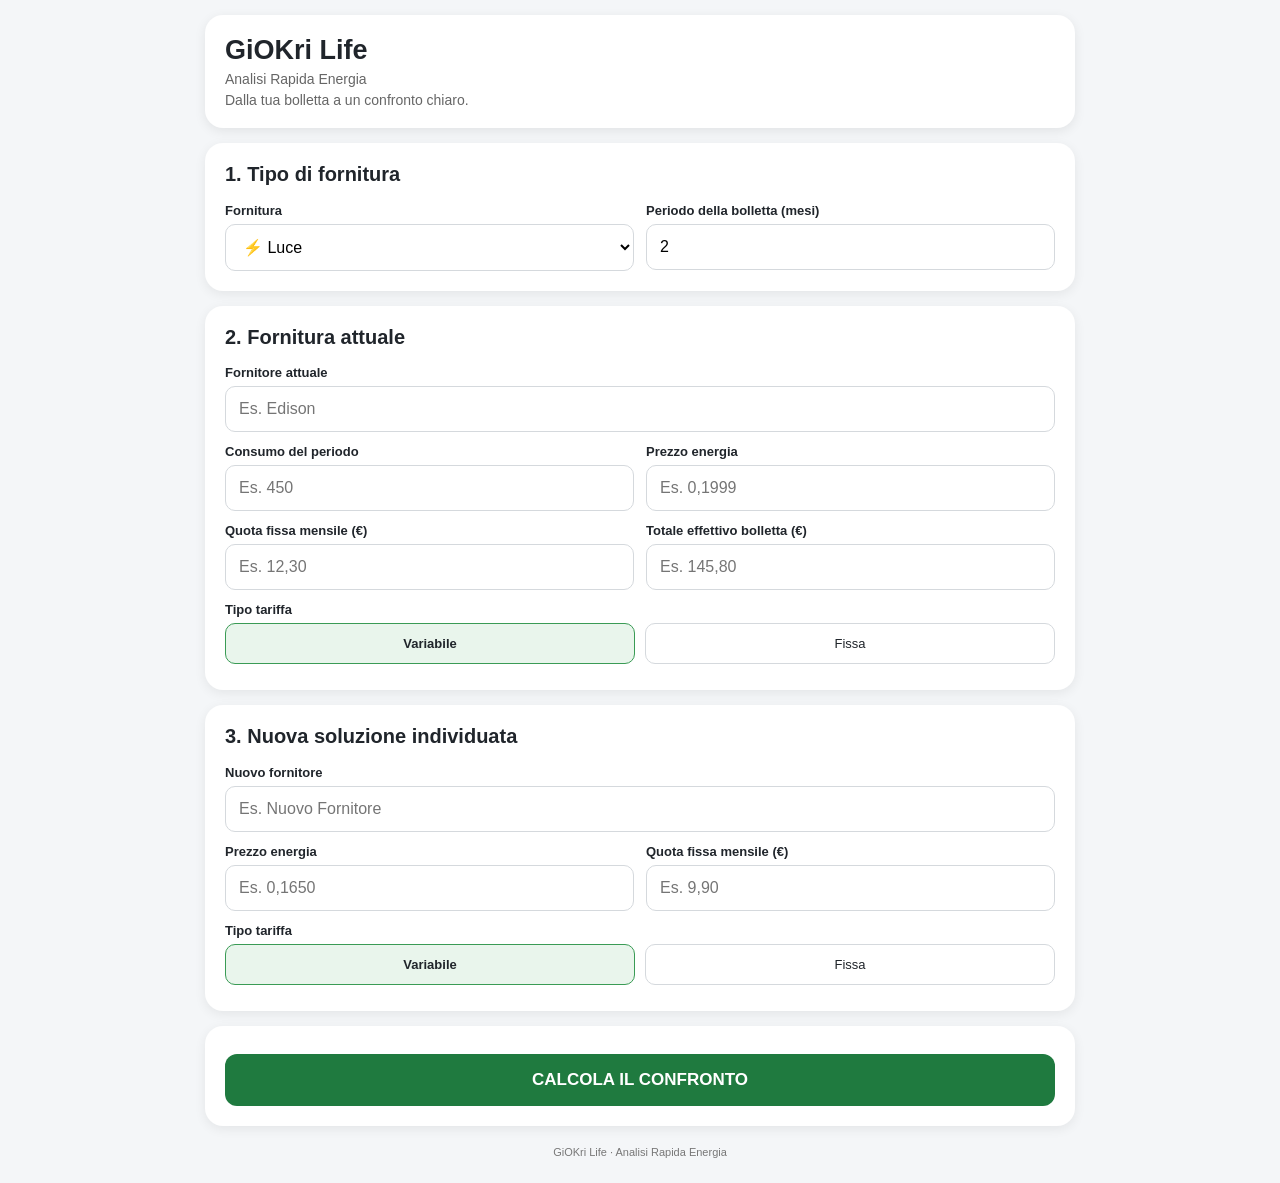
==== index.html @ 60e539ff "Add files via upload" ====
<!DOCTYPE html>
<html lang="it">
<head>

<meta charset="UTF-8">

<meta
  name="viewport"
  content="width=device-width, initial-scale=1.0"
>

<title>
  GiOKri Life | Confronto Energia
</title>

<style>

/* =====================================================
   BASE
===================================================== */

* {
  box-sizing: border-box;
}

body {

  margin: 0;

  font-family:
    Arial,
    Helvetica,
    sans-serif;

  background: #f4f6f8;

  color: #20252b;
}

.container {

  max-width: 900px;

  margin: auto;

  padding: 15px;
}


/* =====================================================
   HEADER
===================================================== */

.header {

  background: white;

  border-radius: 18px;

  padding: 20px;

  margin-bottom: 15px;

  box-shadow:
    0 3px 12px rgba(0,0,0,0.08);
}

.logo {

  font-size: 27px;

  font-weight: bold;
}

.subtitle {

  margin-top: 5px;

  color: #666;

  font-size: 14px;
}


/* =====================================================
   SEZIONI
===================================================== */

.section {

  background: white;

  border-radius: 18px;

  padding: 20px;

  margin-bottom: 15px;

  box-shadow:
    0 3px 12px rgba(0,0,0,0.07);
}

.section h2 {

  margin-top: 0;

  font-size: 20px;
}


/* =====================================================
   FORM
===================================================== */

.grid {

  display: grid;

  grid-template-columns:
    repeat(2, 1fr);

  gap: 12px;
}

.field {

  display: flex;

  flex-direction: column;
}

.field label {

  font-size: 13px;

  font-weight: bold;

  margin-bottom: 6px;
}

.field input,
.field select {

  width: 100%;

  padding: 13px;

  border:
    1px solid #d5d9dd;

  border-radius: 10px;

  font-size: 16px;

  background: white;
}

.full {

  grid-column: 1 / -1;
}


/* =====================================================
   RADIO
===================================================== */

.radio-group {

  display: flex;

  gap: 10px;
}

.radio {

  flex: 1;
}

.radio input {

  display: none;
}

.radio label {

  display: block;

  text-align: center;

  padding: 12px;

  border:
    1px solid #d5d9dd;

  border-radius: 10px;

  cursor: pointer;

  font-weight: normal;
}

.radio input:checked + label {

  background: #e9f5ec;

  border-color: #3a9b55;

  font-weight: bold;
}


/* =====================================================
   BUTTON
===================================================== */

.button {

  width: 100%;

  border: 0;

  border-radius: 12px;

  padding: 16px;

  font-size: 17px;

  font-weight: bold;

  cursor: pointer;

  margin-top: 8px;
}

.btn-primary {

  background: #1f7a3f;

  color: white;
}

.btn-secondary {

  background: #eef1f3;

  color: #333;
}

.btn-print {

  background: #333;

  color: white;
}


/* =====================================================
   RISULTATO
===================================================== */

.result {

  display: none;
}

.result-title {

  text-align: center;

  margin-bottom: 20px;
}

.result-title h2 {

  margin: 0;
}

.cards {

  display: grid;

  grid-template-columns:
    repeat(2, 1fr);

  gap: 12px;
}

.result-card {

  border:
    1px solid #e0e3e6;

  border-radius: 14px;

  padding: 16px;

  background: #fafafa;
}

.result-card h3 {

  margin-top: 0;

  font-size: 16px;
}

.big-number {

  font-size: 28px;

  font-weight: bold;

  margin: 8px 0;
}

.small {

  color: #666;

  font-size: 13px;
}


/* =====================================================
   RISPARMIO
===================================================== */

.saving {

  margin-top: 15px;

  background: #e8f6eb;

  border-radius: 18px;

  padding: 25px;

  text-align: center;
}

.saving h3 {

  margin: 0;

  font-size: 16px;
}

.saving-number {

  font-size: 38px;

  font-weight: bold;

  margin: 10px 0;
}


/* =====================================================
   PERCENTUALE
===================================================== */

.percent {

  margin-top: 5px;

  font-size: 15px;

  font-weight: bold;
}


/* =====================================================
   CONTROLLO BOLLETTA
===================================================== */

.check-box {

  margin-top: 15px;

  padding: 18px;

  border-radius: 14px;

  background: #f5f7f8;
}

.check-title {

  font-weight: bold;

  margin-bottom: 8px;
}

.check-number {

  font-size: 22px;

  font-weight: bold;

  margin-top: 6px;
}


/* =====================================================
   NOTE
===================================================== */

.note {

  margin-top: 15px;

  padding: 14px;

  border-radius: 10px;

  background: #f1f3f5;

  font-size: 12px;

  color: #666;

  line-height: 1.5;
}

.warning {

  background: #fff5df;

  color: #795900;
}


/* =====================================================
   STAMPA
===================================================== */

.print-only {

  display: none;
}


/* =====================================================
   RESPONSIVE
===================================================== */

@media (max-width: 650px) {

  .grid,
  .cards {

    grid-template-columns: 1fr;
  }

  .full {

    grid-column: auto;
  }

  .logo {

    font-size: 23px;
  }

  .big-number {

    font-size: 25px;
  }

}


/* =====================================================
   PRINT
===================================================== */

@media print {

  body {

    background: white;

    color: black;
  }

  .container {

    max-width: none;

    padding: 0;
  }

  .header {

    box-shadow: none;

    border:
      1px solid #ddd;

    margin-bottom: 15px;
  }

  .section {

    box-shadow: none;

    border:
      1px solid #ddd;

    page-break-inside: avoid;
  }

  .no-print {

    display: none !important;
  }

  .print-only {

    display: block;
  }

  .result {

    display: block !important;
  }

  .saving {

    border:
      2px solid #222;

    background: white;
  }

  .note {

    color: #333;

    background: white;

    border:
      1px solid #ddd;
  }

}


/* =====================================================
   FOOTER
===================================================== */

.footer {

  text-align: center;

  font-size: 11px;

  color: #777;

  margin: 20px 0 10px;
}

</style>

</head>


<body>


<div class="container">


<!-- ===================================================
     HEADER
=================================================== -->

<div class="header">

  <div class="logo">

    GiOKri Life

  </div>

  <div class="subtitle">

    Analisi Rapida Energia

  </div>

  <div class="subtitle">

    Dalla tua bolletta a un confronto chiaro.

  </div>

</div>


<!-- ===================================================
     TIPO FORNITURA
=================================================== -->

<div class="section no-print">

  <h2>
    1. Tipo di fornitura
  </h2>

  <div class="grid">


    <div class="field">

      <label>
        Fornitura
      </label>

      <select id="tipoEnergia">

        <option value="luce">
          ⚡ Luce
        </option>

        <option value="gas">
          🔥 Gas
        </option>

      </select>

    </div>


    <div class="field">

      <label>
        Periodo della bolletta (mesi)
      </label>

      <input
        type="number"
        id="mesi"
        value="2"
        min="1"
        step="1"
      >

    </div>


  </div>

</div>


<!-- ===================================================
     FORNITURA ATTUALE
=================================================== -->

<div class="section no-print">

  <h2>
    2. Fornitura attuale
  </h2>


  <div class="grid">


    <div class="field full">

      <label>
        Fornitore attuale
      </label>

      <input
        type="text"
        id="fornitoreAttuale"
        placeholder="Es. Edison"
      >

    </div>


    <div class="field">

      <label>
        Consumo del periodo
      </label>

      <input
        type="number"
        id="consumoAttuale"
        placeholder="Es. 450"
        min="0"
        step="0.01"
      >

    </div>


    <div class="field">

      <label>
        Prezzo energia
      </label>

      <input
        type="number"
        id="prezzoAttuale"
        placeholder="Es. 0,1999"
        min="0"
        step="0.00001"
      >

    </div>


    <div class="field">

      <label>
        Quota fissa mensile (€)
      </label>

      <input
        type="number"
        id="fissaAttuale"
        placeholder="Es. 12,30"
        min="0"
        step="0.01"
      >

    </div>


    <div class="field">

      <label>
        Totale effettivo bolletta (€)
      </label>

      <input
        type="number"
        id="totaleBolletta"
        placeholder="Es. 145,80"
        min="0"
        step="0.01"
      >

    </div>


    <div class="field full">

      <label>
        Tipo tariffa
      </label>


      <div class="radio-group">


        <div class="radio">

          <input
            type="radio"
            name="tariffaAttuale"
            id="attualeVariabile"
            value="Variabile"
            checked
          >

          <label for="attualeVariabile">

            Variabile

          </label>

        </div>


        <div class="radio">

          <input
            type="radio"
            name="tariffaAttuale"
            id="attualeFissa"
            value="Fissa"
          >

          <label for="attualeFissa">

            Fissa

          </label>

        </div>


      </div>

    </div>


  </div>

</div>


<!-- ===================================================
     NUOVA SOLUZIONE
=================================================== -->

<div class="section no-print">

  <h2>
    3. Nuova soluzione individuata
  </h2>


  <div class="grid">


    <div class="field full">

      <label>
        Nuovo fornitore
      </label>

      <input
        type="text"
        id="fornitoreNuovo"
        placeholder="Es. Nuovo Fornitore"
      >

    </div>


    <div class="field">

      <label>
        Prezzo energia
      </label>

      <input
        type="number"
        id="prezzoNuovo"
        placeholder="Es. 0,1650"
        min="0"
        step="0.00001"
      >

    </div>


    <div class="field">

      <label>
        Quota fissa mensile (€)
      </label>

      <input
        type="number"
        id="fissaNuova"
        placeholder="Es. 9,90"
        min="0"
        step="0.01"
      >

    </div>


    <div class="field full">

      <label>
        Tipo tariffa
      </label>


      <div class="radio-group">


        <div class="radio">

          <input
            type="radio"
            name="tariffaNuova"
            id="nuovaVariabile"
            value="Variabile"
            checked
          >

          <label for="nuovaVariabile">

            Variabile

          </label>

        </div>


        <div class="radio">

          <input
            type="radio"
            name="tariffaNuova"
            id="nuovaFissa"
            value="Fissa"
          >

          <label for="nuovaFissa">

            Fissa

          </label>

        </div>


      </div>

    </div>


  </div>

</div>


<!-- ===================================================
     CALCOLO
=================================================== -->

<div class="section no-print">

  <button
    class="button btn-primary"
    onclick="calcolaConfronto()"
  >

    CALCOLA IL CONFRONTO

  </button>

</div>


<!-- ===================================================
     RISULTATO
=================================================== -->

<div
  class="section result"
  id="risultato"
>


  <div class="result-title">

    <h2>
      Confronto Energia
    </h2>

    <div
      class="small"
      id="descrizioneRisultato"
    ></div>

  </div>


  <!-- DATA STAMPA -->

  <div class="print-only">

    <p>

      <strong>
        Data analisi:
      </strong>

      <span id="dataAnalisi">
      </span>

    </p>

  </div>


  <!-- CARDS -->

  <div class="cards">


    <!-- ATTUALE -->

    <div class="result-card">

      <h3>
        Fornitura attuale
      </h3>

      <div
        class="small"
        id="nomeAttualeRisultato"
      ></div>

      <div
        class="small"
        id="tariffaAttualeRisultato"
      ></div>


      <div
        class="big-number"
        id="periodoAttuale"
      >
        € 0,00
      </div>

      <div class="small">
        costo stimato del periodo
      </div>


      <br>


      <div
        id="annuoAttuale"
      >
        € 0,00
      </div>

      <div class="small">
        proiezione annuale
      </div>

    </div>


    <!-- NUOVA -->

    <div class="result-card">

      <h3>
        Nuova soluzione
      </h3>

      <div
        class="small"
        id="nomeNuovoRisultato"
      ></div>

      <div
        class="small"
        id="tariffaNuovaRisultato"
      ></div>


      <div
        class="big-number"
        id="periodoNuovo"
      >
        € 0,00
      </div>

      <div class="small">
        costo stimato del periodo
      </div>


      <br>


      <div
        id="annuoNuovo"
      >
        € 0,00
      </div>

      <div class="small">
        proiezione annuale
      </div>

    </div>


  </div>


  <!-- RISPARMIO -->

  <div class="saving">

    <h3>
      RISPARMIO ANNUO STIMATO
    </h3>


    <div
      class="saving-number"
      id="risparmioAnnuale"
    >
      € 0,00
    </div>


    <div
      id="risparmioMensile"
    >
      € 0,00 al mese
    </div>


    <div
      class="percent"
      id="percentualeRisparmio"
    >
      0%
    </div>

  </div>


  <!-- CONTROLLO TOTALE BOLLETTA -->

  <div
    class="check-box"
    id="controlloBolletta"
  >

    <div class="check-title">

      Controllo della bolletta

    </div>


    <div>

      Totale effettivo indicato in bolletta:

      <strong
        id="totaleBollettaRisultato"
      >
        —
      </strong>

    </div>


    <div>

      Costo calcolato dalla nostra analisi:

      <strong
        id="costoCalcolatoRisultato"
      >
        —
      </strong>

    </div>


    <div
      class="check-number"
      id="differenzaBolletta"
    >
    </div>


    <div
      class="small"
      id="messaggioControllo"
    >
    </div>

  </div>


  <!-- MESSAGGIO -->

  <div
    class="note"
    id="messaggioRisultato"
  >
  </div>


  <!-- NOTA -->

  <div class="note">

    <strong>
      Nota:
    </strong>

    il risultato è una stima basata sui dati inseriti.

    Il calcolo considera consumo, prezzo energia e quota
    fissa indicata.

    Non comprende automaticamente tutte le componenti
    della bolletta, imposte, oneri, trasporto e altre
    eventuali voci contrattuali.

  </div>


  <!-- PULSANTI -->

  <div class="no-print">


    <button
      class="button btn-print"
      onclick="stampaConfronto()"
    >

      🖨️ STAMPA / SALVA PDF

    </button>


    <button
      class="button btn-secondary"
      onclick="nuovaAnalisi()"
    >

      NUOVA ANALISI

    </button>


  </div>


</div>


<!-- ===================================================
     FOOTER
=================================================== -->

<div class="footer">

  GiOKri Life · Analisi Rapida Energia

</div>


</div>


<script>


/* =====================================================
   FUNZIONI BASE
===================================================== */


function valore(id) {

  return parseFloat(
    document
      .getElementById(id)
      .value
  ) || 0;

}


function testo(id) {

  return document
    .getElementById(id)
    .value
    .trim();

}


function tariffa(nome) {

  const selezionata =
    document.querySelector(
      'input[name="' +
      nome +
      '"]:checked'
    );

  return selezionata
    ? selezionata.value
    : "";

}


function euro(numero) {

  return numero.toLocaleString(
    "it-IT",
    {
      style: "currency",
      currency: "EUR"
    }
  );

}


function percentuale(numero) {

  return numero.toLocaleString(
    "it-IT",
    {
      minimumFractionDigits: 1,
      maximumFractionDigits: 1
    }
  ) + "%";

}


/* =====================================================
   CALCOLO
===================================================== */


function calcolaConfronto() {


  const tipo =
    document.getElementById(
      "tipoEnergia"
    ).value;


  const mesi =
    valore("mesi");


  const consumo =
    valore("consumoAttuale");


  const prezzoAttuale =
    valore("prezzoAttuale");


  const fissaAttuale =
    valore("fissaAttuale");


  const prezzoNuovo =
    valore("prezzoNuovo");


  const fissaNuova =
    valore("fissaNuova");


  const totaleBolletta =
    valore("totaleBolletta");


  /* -----------------------------------------------
     CONTROLLO DATI
  ----------------------------------------------- */


  if (

    mesi <= 0 ||

    consumo <= 0 ||

    prezzoAttuale <= 0 ||

    prezzoNuovo <= 0

  ) {

    alert(
      "Inserisci almeno periodo, consumo e prezzi energia."
    );

    return;

  }


  /* -----------------------------------------------
     CONSUMO ANNUO
  ----------------------------------------------- */


  const consumoAnnuale =
    consumo / mesi * 12;


  /* -----------------------------------------------
     ATTUALE
  ----------------------------------------------- */


  const energiaAttuale =
    consumo *
    prezzoAttuale;


  const fissiAttuali =
    fissaAttuale *
    mesi;


  const costoPeriodoAttuale =
    energiaAttuale +
    fissiAttuali;


  /* -----------------------------------------------
     NUOVO
  ----------------------------------------------- */


  const energiaNuova =
    consumo *
    prezzoNuovo;


  const fissiNuovi =
    fissaNuova *
    mesi;


  const costoPeriodoNuovo =
    energiaNuova +
    fissiNuovi;


  /* -----------------------------------------------
     ANNUALIZZAZIONE
  ----------------------------------------------- */


  const annuoAttuale =
    costoPeriodoAttuale /
    mesi *
    12;


  const annuoNuovo =
    costoPeriodoNuovo /
    mesi *
    12;


  /* -----------------------------------------------
     RISPARMIO
  ----------------------------------------------- */


  const risparmio =
    annuoAttuale -
    annuoNuovo;


  const risparmioMensile =
    risparmio /
    12;


  let percentRisparmio = 0;


  if (annuoAttuale > 0) {

    percentRisparmio =
      (risparmio /
      annuoAttuale) *
      100;

  }


  /* -----------------------------------------------
     NOMI
  ----------------------------------------------- */


  const nomeAttuale =
    testo("fornitoreAttuale") ||
    "Fornitura attuale";


  const nomeNuovo =
    testo("fornitoreNuovo") ||
    "Nuova soluzione";


  /* -----------------------------------------------
     UNITÀ
  ----------------------------------------------- */


  const unita =
    tipo === "luce"
      ? "kWh"
      : "Smc";


  /* -----------------------------------------------
     RISULTATI PRINCIPALI
  ----------------------------------------------- */


  document.getElementById(
    "nomeAttualeRisultato"
  ).textContent =
    nomeAttuale;


  document.getElementById(
    "nomeNuovoRisultato"
  ).textContent =
    nomeNuovo;


  document.getElementById(
    "tariffaAttualeRisultato"
  ).textContent =
    "Tariffa " +
    tariffa("tariffaAttuale");


  document.getElementById(
    "tariffaNuovaRisultato"
  ).textContent =
    "Tariffa " +
    tariffa("tariffaNuova");


  document.getElementById(
    "periodoAttuale"
  ).textContent =
    euro(costoPeriodoAttuale);


  document.getElementById(
    "periodoNuovo"
  ).textContent =
    euro(costoPeriodoNuovo);


  document.getElementById(
    "annuoAttuale"
  ).textContent =
    euro(annuoAttuale);


  document.getElementById(
    "annuoNuovo"
  ).textContent =
    euro(annuoNuovo);


  document.getElementById(
    "risparmioAnnuale"
  ).textContent =
    euro(Math.abs(risparmio));


  document.getElementById(
    "risparmioMensile"
  ).textContent =
    euro(Math.abs(risparmioMensile))
    +
    " al mese";


  document.getElementById(
    "percentualeRisparmio"
  ).textContent =
    percentuale(
      Math.abs(percentRisparmio)
    );


  document.getElementById(
    "descrizioneRisultato"
  ).textContent =

    "Consumo annualizzato: " +

    consumoAnnuale.toLocaleString(
      "it-IT",
      {
        maximumFractionDigits: 0
      }
    ) +

    " " +

    unita;


  /* -----------------------------------------------
     DATA ANALISI
  ----------------------------------------------- */


  const oggi =
    new Date();


  document.getElementById(
    "dataAnalisi"
  ).textContent =

    oggi.toLocaleDateString(
      "it-IT"
    );


  /* -----------------------------------------------
     CONTROLLO BOLLETTA
  ----------------------------------------------- */


  const totaleRisultato =
    document.getElementById(
      "totaleBollettaRisultato"
    );


  const differenzaRisultato =
    document.getElementById(
      "differenzaBolletta"
    );


  const messaggioControllo =
    document.getElementById(
      "messaggioControllo"
    );


  if (totaleBolletta > 0) {


    const differenza =
      totaleBolletta -
      costoPeriodoAttuale;


    const percentDifferenza =

      (Math.abs(differenza) /
      totaleBolletta) *
      100;


    totaleRisultato.textContent =
      euro(totaleBolletta);


    differenzaRisultato.textContent =

      "Differenza: " +
      euro(Math.abs(differenza));


    messaggioControllo.textContent =

      "Scostamento rispetto al totale della bolletta: " +

      percentuale(
        percentDifferenza
      );


  }

  else {


    totaleRisultato.textContent =
      "Non inserito";


    differenzaRisultato.textContent =
      "";


    messaggioControllo.textContent =
      "Puoi inserire il totale della bolletta per effettuare un controllo di coerenza.";

  }


  /* -----------------------------------------------
     MESSAGGIO
  ----------------------------------------------- */


  const messaggio =
    document.getElementById(
      "messaggioRisultato"
    );


  if (risparmio > 0) {


    messaggio.className =
      "note";


    messaggio.innerHTML =

      "<strong>La nuova soluzione risulta più economica.</strong> " +

      "Sulla base dei dati inseriti, " +

      "la differenza stimata è di " +

      euro(risparmio) +

      " all'anno.";


  }

  else if (risparmio < 0) {


    messaggio.className =
      "note warning";


    messaggio.innerHTML =

      "<strong>Attenzione:</strong> " +

      "sulla base dei dati inseriti, " +

      "la nuova soluzione avrebbe un costo stimato superiore di " +

      euro(
        Math.abs(risparmio)
      ) +

      " all'anno.";


  }

  else {


    messaggio.className =
      "note";


    messaggio.innerHTML =

      "<strong>Risultato:</strong> " +

      "le due soluzioni hanno un costo stimato equivalente " +

      "sulla base dei dati inseriti.";

  }


  /* -----------------------------------------------
     MOSTRA RISULTATO
  ----------------------------------------------- */


  document.getElementById(
    "risultato"
  ).style.display =
    "block";


  /* -----------------------------------------------
     SCROLL
  ----------------------------------------------- */


  document.getElementById(
    "risultato"
  ).scrollIntoView({

    behavior: "smooth"

  });

}


/* =====================================================
   STAMPA / PDF
===================================================== */


function stampaConfronto() {

  window.print();

}


/* =====================================================
   NUOVA ANALISI
===================================================== */


function nuovaAnalisi() {


  document
    .querySelectorAll(
      "input"
    )
    .forEach(

      input => {

        if (

          input.type === "text" ||

          input.type === "number"

        ) {

          input.value = "";

        }

      }

    );


  document.getElementById(
    "mesi"
  ).value = "2";


  document.getElementById(
    "risultato"
  ).style.display =
    "none";


  window.scrollTo({

    top: 0,

    behavior: "smooth"

  });

}


</script>


</body>
</html>
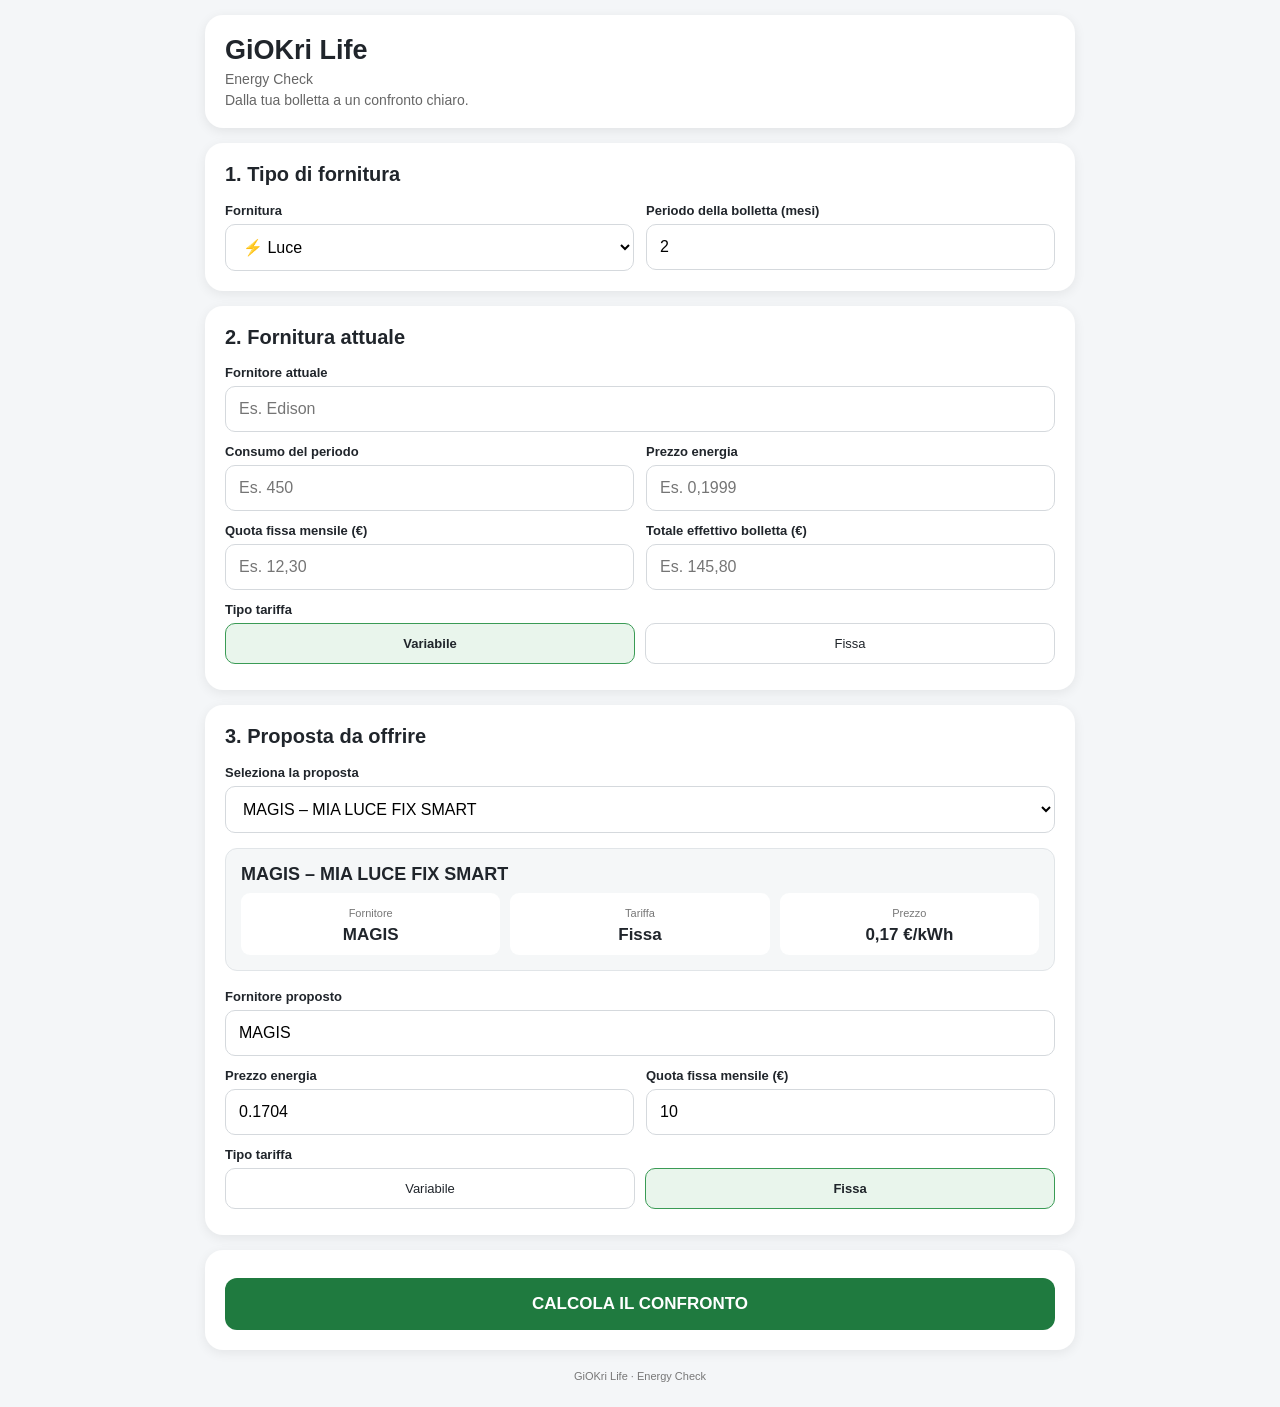
==== commit c03e12e1: "Update index.html" ====
--- a/index.html
+++ b/index.html
@@ -1,5 +1,6 @@
 <!DOCTYPE html>
 <html lang="it">
+
 <head>
 
 <meta charset="UTF-8">
@@ -10,7 +11,7 @@
 >
 
 <title>
-  GiOKri Life | Confronto Energia
+  GiOKri Life | Energy Check
 </title>
 
 <style>
@@ -162,6 +163,71 @@
 
 
 /* =====================================================
+   OFFER INFO
+===================================================== */
+
+.offer-info {
+
+  margin-top: 15px;
+
+  padding: 15px;
+
+  border-radius: 12px;
+
+  background: #f5f7f8;
+
+  border:
+    1px solid #e1e5e8;
+}
+
+.offer-name {
+
+  font-size: 18px;
+
+  font-weight: bold;
+
+  margin-bottom: 8px;
+}
+
+.offer-data {
+
+  display: grid;
+
+  grid-template-columns:
+    repeat(3, 1fr);
+
+  gap: 10px;
+}
+
+.offer-data-item {
+
+  background: white;
+
+  padding: 10px;
+
+  border-radius: 9px;
+
+  text-align: center;
+}
+
+.offer-data-item strong {
+
+  display: block;
+
+  font-size: 17px;
+
+  margin-top: 4px;
+}
+
+.offer-data-item span {
+
+  font-size: 11px;
+
+  color: #777;
+}
+
+
+/* =====================================================
    RADIO
 ===================================================== */
 
@@ -355,11 +421,6 @@
   margin: 10px 0;
 }
 
-
-/* =====================================================
-   PERCENTUALE
-===================================================== */
-
 .percent {
 
   margin-top: 5px;
@@ -432,12 +493,73 @@
 
 
 /* =====================================================
-   STAMPA
+   PRINT
 ===================================================== */
 
-.print-only {
-
-  display: none;
+@media print {
+
+  body {
+
+    background: white;
+
+    color: black;
+  }
+
+  .container {
+
+    max-width: none;
+
+    padding: 0;
+  }
+
+  .header {
+
+    box-shadow: none;
+
+    border:
+      1px solid #ddd;
+
+    margin-bottom: 15px;
+  }
+
+  .section {
+
+    box-shadow: none;
+
+    border:
+      1px solid #ddd;
+
+    page-break-inside: avoid;
+  }
+
+  .no-print {
+
+    display: none !important;
+  }
+
+  .result {
+
+    display: block !important;
+  }
+
+  .saving {
+
+    border:
+      2px solid #222;
+
+    background: white;
+  }
+
+  .note {
+
+    color: #333;
+
+    background: white;
+
+    border:
+      1px solid #ddd;
+  }
+
 }
 
 
@@ -458,6 +580,11 @@
     grid-column: auto;
   }
 
+  .offer-data {
+
+    grid-template-columns: 1fr;
+  }
+
   .logo {
 
     font-size: 23px;
@@ -466,82 +593,6 @@
   .big-number {
 
     font-size: 25px;
-  }
-
-}
-
-
-/* =====================================================
-   PRINT
-===================================================== */
-
-@media print {
-
-  body {
-
-    background: white;
-
-    color: black;
-  }
-
-  .container {
-
-    max-width: none;
-
-    padding: 0;
-  }
-
-  .header {
-
-    box-shadow: none;
-
-    border:
-      1px solid #ddd;
-
-    margin-bottom: 15px;
-  }
-
-  .section {
-
-    box-shadow: none;
-
-    border:
-      1px solid #ddd;
-
-    page-break-inside: avoid;
-  }
-
-  .no-print {
-
-    display: none !important;
-  }
-
-  .print-only {
-
-    display: block;
-  }
-
-  .result {
-
-    display: block !important;
-  }
-
-  .saving {
-
-    border:
-      2px solid #222;
-
-    background: white;
-  }
-
-  .note {
-
-    color: #333;
-
-    background: white;
-
-    border:
-      1px solid #ddd;
   }
 
 }
@@ -580,21 +631,15 @@
 <div class="header">
 
   <div class="logo">
-
     GiOKri Life
-
   </div>
 
   <div class="subtitle">
-
-    Analisi Rapida Energia
-
+    Energy Check
   </div>
 
   <div class="subtitle">
-
     Dalla tua bolletta a un confronto chiaro.
-
   </div>
 
 </div>
@@ -619,7 +664,10 @@
         Fornitura
       </label>
 
-      <select id="tipoEnergia">
+      <select
+        id="tipoEnergia"
+        onchange="aggiornaTipoEnergia()"
+      >
 
         <option value="luce">
           ⚡ Luce
@@ -774,9 +822,7 @@
           >
 
           <label for="attualeVariabile">
-
             Variabile
-
           </label>
 
         </div>
@@ -792,9 +838,7 @@
           >
 
           <label for="attualeFissa">
-
             Fissa
-
           </label>
 
         </div>
@@ -811,29 +855,133 @@
 
 
 <!-- ===================================================
-     NUOVA SOLUZIONE
+     NUOVA PROPOSTA
 =================================================== -->
 
 <div class="section no-print">
 
   <h2>
-    3. Nuova soluzione individuata
+    3. Proposta da offrire
   </h2>
 
 
+  <div class="field">
+
+    <label>
+      Seleziona la proposta
+    </label>
+
+
+    <select
+      id="offertaSelezionata"
+      onchange="caricaOfferta()"
+    >
+
+      <option value="magis_mia_luce_fix_smart">
+
+        MAGIS – MIA LUCE FIX SMART
+
+      </option>
+
+
+      <option value="manuale">
+
+        Inserimento manuale
+
+      </option>
+
+
+    </select>
+
+  </div>
+
+
+  <!-- INFORMAZIONI OFFERTA -->
+
+  <div
+    class="offer-info"
+    id="offerInfo"
+  >
+
+    <div
+      class="offer-name"
+      id="offerName"
+    >
+      MAGIS – MIA LUCE FIX SMART
+    </div>
+
+
+    <div class="offer-data">
+
+
+      <div class="offer-data-item">
+
+        <span>
+          Fornitore
+        </span>
+
+        <strong
+          id="offerFornitore"
+        >
+          MAGIS
+        </strong>
+
+      </div>
+
+
+      <div class="offer-data-item">
+
+        <span>
+          Tariffa
+        </span>
+
+        <strong
+          id="offerTariffa"
+        >
+          Fissa
+        </strong>
+
+      </div>
+
+
+      <div class="offer-data-item">
+
+        <span>
+          Prezzo
+        </span>
+
+        <strong
+          id="offerPrezzo"
+        >
+          € 0,1704/kWh
+        </strong>
+
+      </div>
+
+
+    </div>
+
+  </div>
+
+
+  <br>
+
+
+  <!-- CAMPI PROPOSTA -->
+
   <div class="grid">
 
 
     <div class="field full">
 
       <label>
-        Nuovo fornitore
+        Fornitore proposto
       </label>
 
       <input
         type="text"
         id="fornitoreNuovo"
-        placeholder="Es. Nuovo Fornitore"
+        value="MAGIS"
       >
 
     </div>
@@ -848,7 +996,7 @@
       <input
         type="number"
         id="prezzoNuovo"
-        placeholder="Es. 0,1650"
+        value="0.1704"
         min="0"
         step="0.00001"
       >
@@ -865,7 +1013,7 @@
       <input
         type="number"
         id="fissaNuova"
-        placeholder="Es. 9,90"
+        value="10"
         min="0"
         step="0.01"
       >
@@ -890,13 +1038,10 @@
             name="tariffaNuova"
             id="nuovaVariabile"
             value="Variabile"
-            checked
           >
 
           <label for="nuovaVariabile">
-
             Variabile
-
           </label>
 
         </div>
@@ -909,12 +1054,11 @@
             name="tariffaNuova"
             id="nuovaFissa"
             value="Fissa"
+            checked
           >
 
           <label for="nuovaFissa">
-
             Fissa
-
           </label>
 
         </div>
@@ -972,22 +1116,16 @@
   </div>
 
 
-  <!-- DATA STAMPA -->
-
-  <div class="print-only">
-
-    <p>
-
-      <strong>
-        Data analisi:
-      </strong>
-
-      <span id="dataAnalisi">
-      </span>
-
-    </p>
-
-  </div>
+  <p>
+
+    <strong>
+      Data analisi:
+    </strong>
+
+    <span id="dataAnalisi">
+    </span>
+
+  </p>
 
 
   <!-- CARDS -->
@@ -1126,7 +1264,7 @@
   </div>
 
 
-  <!-- CONTROLLO TOTALE BOLLETTA -->
+  <!-- CONTROLLO BOLLETTA -->
 
   <div
     class="check-box"
@@ -1248,7 +1386,7 @@
 
 <div class="footer">
 
-  GiOKri Life · Analisi Rapida Energia
+  GiOKri Life · Energy Check
 
 </div>
 
@@ -1257,6 +1395,50 @@
 
 
 <script>
+
+
+/* =====================================================
+   DATABASE OFFERTE GIOKRI
+===================================================== */
+
+
+/*
+ * Qui inseriremo progressivamente
+ * le offerte che vuoi utilizzare.
+ *
+ * NON serve modificare il motore
+ * di calcolo.
+ */
+
+const OFFERTE_GIOKRI = {
+
+
+  magis_mia_luce_fix_smart: {
+
+    fornitore:
+      "MAGIS",
+
+    nome:
+      "MIA LUCE FIX SMART",
+
+    tipo:
+      "luce",
+
+    tariffa:
+      "Fissa",
+
+    prezzo:
+      0.1704,
+
+    quotaFissa:
+      10.00,
+
+    unita:
+      "kWh"
+
+  }
+
+};
 
 
 /* =====================================================
@@ -1320,9 +1502,267 @@
     "it-IT",
     {
       minimumFractionDigits: 1,
+
       maximumFractionDigits: 1
+
     }
   ) + "%";
+
+}
+
+
+/* =====================================================
+   CARICA OFFERTA
+===================================================== */
+
+
+function caricaOfferta() {
+
+
+  const id =
+
+    document
+      .getElementById(
+        "offertaSelezionata"
+      )
+      .value;
+
+
+  /*
+   * MODALITÀ MANUALE
+   */
+
+  if (id === "manuale") {
+
+
+    document.getElementById(
+      "offerName"
+    ).textContent =
+      "Inserimento manuale";
+
+
+    document.getElementById(
+      "offerFornitore"
+    ).textContent =
+      "Manuale";
+
+
+    document.getElementById(
+      "offerTariffa"
+    ).textContent =
+      "Da definire";
+
+
+    document.getElementById(
+      "offerPrezzo"
+    ).textContent =
+      "Da inserire";
+
+
+    document.getElementById(
+      "fornitoreNuovo"
+    ).value =
+      "";
+
+
+    document.getElementById(
+      "prezzoNuovo"
+    ).value =
+      "";
+
+
+    document.getElementById(
+      "fissaNuova"
+    ).value =
+      "";
+
+
+    document.getElementById(
+      "nuovaVariabile"
+    ).checked =
+      true;
+
+
+    return;
+
+  }
+
+
+  /*
+   * OFFERTA PREIMPOSTATA
+   */
+
+  const offerta =
+    OFFERTE_GIOKRI[id];
+
+
+  if (!offerta) {
+
+    return;
+
+  }
+
+
+  document.getElementById(
+    "offerName"
+  ).textContent =
+
+    offerta.fornitore +
+    " – " +
+    offerta.nome;
+
+
+  document.getElementById(
+    "offerFornitore"
+  ).textContent =
+
+    offerta.fornitore;
+
+
+  document.getElementById(
+    "offerTariffa"
+  ).textContent =
+
+    offerta.tariffa;
+
+
+  document.getElementById(
+    "offerPrezzo"
+  ).textContent =
+
+    euro(offerta.prezzo) +
+    "/" +
+    offerta.unita;
+
+
+  /*
+   * COMPILA I CAMPI
+   */
+
+  document.getElementById(
+    "fornitoreNuovo"
+  ).value =
+
+    offerta.fornitore;
+
+
+  document.getElementById(
+    "prezzoNuovo"
+  ).value =
+
+    offerta.prezzo;
+
+
+  document.getElementById(
+    "fissaNuova"
+  ).value =
+
+    offerta.quotaFissa;
+
+
+  /*
+   * TIPO TARIFFA
+   */
+
+  if (
+    offerta.tariffa ===
+    "Fissa"
+  ) {
+
+    document.getElementById(
+      "nuovaFissa"
+    ).checked = true;
+
+  }
+
+  else {
+
+    document.getElementById(
+      "nuovaVariabile"
+    ).checked = true;
+
+  }
+
+
+  /*
+   * TIPO ENERGIA
+   */
+
+  document.getElementById(
+    "tipoEnergia"
+  ).value =
+
+    offerta.tipo;
+
+}
+
+
+/* =====================================================
+   TIPO ENERGIA
+===================================================== */
+
+
+function aggiornaTipoEnergia() {
+
+
+  const tipo =
+
+    document
+      .getElementById(
+        "tipoEnergia"
+      )
+      .value;
+
+
+  /*
+   * Se l'utente cambia Luce/Gas,
+   * controlliamo l'offerta selezionata.
+   */
+
+  const id =
+
+    document
+      .getElementById(
+        "offertaSelezionata"
+      )
+      .value;
+
+
+  if (id === "manuale") {
+
+    return;
+
+  }
+
+
+  const offerta =
+    OFFERTE_GIOKRI[id];
+
+
+  if (!offerta) {
+
+    return;
+
+  }
+
+
+  if (
+    offerta.tipo !== tipo
+  ) {
+
+
+    alert(
+      "La proposta selezionata è disponibile per un'altra tipologia di fornitura."
+    );
+
+
+    document.getElementById(
+      "tipoEnergia"
+    ).value =
+
+      offerta.tipo;
+
+  }
 
 }
 
@@ -1336,9 +1776,12 @@
 
 
   const tipo =
-    document.getElementById(
-      "tipoEnergia"
-    ).value;
+
+    document
+      .getElementById(
+        "tipoEnergia"
+      )
+      .value;
 
 
   const mesi =
@@ -1401,7 +1844,10 @@
 
 
   const consumoAnnuale =
-    consumo / mesi * 12;
+
+    consumo /
+    mesi *
+    12;
 
 
   /* -----------------------------------------------
@@ -1410,16 +1856,19 @@
 
 
   const energiaAttuale =
+
     consumo *
     prezzoAttuale;
 
 
   const fissiAttuali =
+
     fissaAttuale *
     mesi;
 
 
   const costoPeriodoAttuale =
+
     energiaAttuale +
     fissiAttuali;
 
@@ -1430,16 +1879,19 @@
 
 
   const energiaNuova =
+
     consumo *
     prezzoNuovo;
 
 
   const fissiNuovi =
+
     fissaNuova *
     mesi;
 
 
   const costoPeriodoNuovo =
+
     energiaNuova +
     fissiNuovi;
 
@@ -1450,12 +1902,14 @@
 
 
   const annuoAttuale =
+
     costoPeriodoAttuale /
     mesi *
     12;
 
 
   const annuoNuovo =
+
     costoPeriodoNuovo /
     mesi *
     12;
@@ -1467,11 +1921,13 @@
 
 
   const risparmio =
+
     annuoAttuale -
     annuoNuovo;
 
 
   const risparmioMensile =
+
     risparmio /
     12;
 
@@ -1479,11 +1935,14 @@
   let percentRisparmio = 0;
 
 
-  if (annuoAttuale > 0) {
+  if (
+    annuoAttuale > 0
+  ) {
 
     percentRisparmio =
-      (risparmio /
-      annuoAttuale) *
+
+      risparmio /
+      annuoAttuale *
       100;
 
   }
@@ -1495,12 +1954,20 @@
 
 
   const nomeAttuale =
-    testo("fornitoreAttuale") ||
+
+    testo(
+      "fornitoreAttuale"
+    ) ||
+
     "Fornitura attuale";
 
 
   const nomeNuovo =
-    testo("fornitoreNuovo") ||
+
+    testo(
+      "fornitoreNuovo"
+    ) ||
+
     "Nuova soluzione";
 
 
@@ -1510,85 +1977,119 @@
 
 
   const unita =
+
     tipo === "luce"
       ? "kWh"
       : "Smc";
 
 
   /* -----------------------------------------------
-     RISULTATI PRINCIPALI
+     RISULTATI
   ----------------------------------------------- */
 
 
   document.getElementById(
     "nomeAttualeRisultato"
   ).textContent =
+
     nomeAttuale;
 
 
   document.getElementById(
     "nomeNuovoRisultato"
   ).textContent =
+
     nomeNuovo;
 
 
   document.getElementById(
     "tariffaAttualeRisultato"
   ).textContent =
+
     "Tariffa " +
-    tariffa("tariffaAttuale");
+    tariffa(
+      "tariffaAttuale"
+    );
 
 
   document.getElementById(
     "tariffaNuovaRisultato"
   ).textContent =
+
     "Tariffa " +
-    tariffa("tariffaNuova");
+    tariffa(
+      "tariffaNuova"
+    );
 
 
   document.getElementById(
     "periodoAttuale"
   ).textContent =
-    euro(costoPeriodoAttuale);
+
+    euro(
+      costoPeriodoAttuale
+    );
 
 
   document.getElementById(
     "periodoNuovo"
   ).textContent =
-    euro(costoPeriodoNuovo);
+
+    euro(
+      costoPeriodoNuovo
+    );
 
 
   document.getElementById(
     "annuoAttuale"
   ).textContent =
-    euro(annuoAttuale);
+
+    euro(
+      annuoAttuale
+    );
 
 
   document.getElementById(
     "annuoNuovo"
   ).textContent =
-    euro(annuoNuovo);
+
+    euro(
+      annuoNuovo
+    );
 
 
   document.getElementById(
     "risparmioAnnuale"
   ).textContent =
-    euro(Math.abs(risparmio));
+
+    euro(
+      Math.abs(
+        risparmio
+      )
+    );
 
 
   document.getElementById(
     "risparmioMensile"
   ).textContent =
-    euro(Math.abs(risparmioMensile))
-    +
+
+    euro(
+      Math.abs(
+        risparmioMensile
+      )
+    ) +
+
     " al mese";
 
 
   document.getElementById(
     "percentualeRisparmio"
   ).textContent =
+
     percentuale(
-      Math.abs(percentRisparmio)
+      Math.abs(
+        percentRisparmio
+      )
     );
 
 
@@ -1611,19 +2112,15 @@
 
 
   /* -----------------------------------------------
-     DATA ANALISI
+     DATA
   ----------------------------------------------- */
-
-
-  const oggi =
-    new Date();
 
 
   document.getElementById(
     "dataAnalisi"
   ).textContent =
 
-    oggi.toLocaleDateString(
+    new Date().toLocaleDateString(
       "it-IT"
     );
 
@@ -1634,46 +2131,76 @@
 
 
   const totaleRisultato =
+
     document.getElementById(
       "totaleBollettaRisultato"
     );
 
 
+  const costoCalcolatoRisultato =
+
+    document.getElementById(
+      "costoCalcolatoRisultato"
+    );
+
+
   const differenzaRisultato =
+
     document.getElementById(
       "differenzaBolletta"
     );
 
 
   const messaggioControllo =
+
     document.getElementById(
       "messaggioControllo"
     );
 
 
-  if (totaleBolletta > 0) {
+  costoCalcolatoRisultato.textContent =
+
+    euro(
+      costoPeriodoAttuale
+    );
+
+
+  if (
+    totaleBolletta > 0
+  ) {
 
 
     const differenza =
+
       totaleBolletta -
       costoPeriodoAttuale;
 
 
     const percentDifferenza =
 
-      (Math.abs(differenza) /
-      totaleBolletta) *
+      Math.abs(
+        differenza
+      ) /
+      totaleBolletta *
       100;
 
 
     totaleRisultato.textContent =
-      euro(totaleBolletta);
+
+      euro(
+        totaleBolletta
+      );
 
 
     differenzaRisultato.textContent =
 
       "Differenza: " +
-      euro(Math.abs(differenza));
+
+      euro(
+        Math.abs(
+          differenza
+        )
+      );
 
 
     messaggioControllo.textContent =
@@ -1699,23 +2226,27 @@
 
 
     messaggioControllo.textContent =
+
       "Puoi inserire il totale della bolletta per effettuare un controllo di coerenza.";
 
   }
 
 
   /* -----------------------------------------------
-     MESSAGGIO
+     MESSAGGIO RISULTATO
   ----------------------------------------------- */
 
 
   const messaggio =
+
     document.getElementById(
       "messaggioRisultato"
     );
 
 
-  if (risparmio > 0) {
+  if (
+    risparmio > 0
+  ) {
 
 
     messaggio.className =
@@ -1730,14 +2261,18 @@
 
       "la differenza stimata è di " +
 
-      euro(risparmio) +
+      euro(
+        risparmio
+      ) +
 
       " all'anno.";
 
 
   }
 
-  else if (risparmio < 0) {
+  else if (
+    risparmio < 0
+  ) {
 
 
     messaggio.className =
@@ -1753,7 +2288,9 @@
       "la nuova soluzione avrebbe un costo stimato superiore di " +
 
       euro(
-        Math.abs(risparmio)
+        Math.abs(
+          risparmio
+        )
       ) +
 
       " all'anno.";
@@ -1799,7 +2336,8 @@
     "risultato"
   ).scrollIntoView({
 
-    behavior: "smooth"
+    behavior:
+      "smooth"
 
   });
 
@@ -1836,9 +2374,11 @@
 
         if (
 
-          input.type === "text" ||
-
-          input.type === "number"
+          input.type ===
+          "text" ||
+
+          input.type ===
+          "number"
 
         ) {
 
@@ -1855,6 +2395,24 @@
     "mesi"
   ).value = "2";
 
+
+  /*
+   * Ripristina MAGIS
+   */
+
+  document.getElementById(
+    "offertaSelezionata"
+  ).value =
+
+    "magis_mia_luce_fix_smart";
+
+
+  caricaOfferta();
+
+
+  /*
+   * Nasconde risultato
+   */
 
   document.getElementById(
     "risultato"
@@ -1862,19 +2420,37 @@
     "none";
 
 
+  /*
+   * Torna in alto
+   */
+
   window.scrollTo({
 
     top: 0,
 
-    behavior: "smooth"
+    behavior:
+      "smooth"
 
   });
 
 }
 
 
+/* =====================================================
+   AVVIO
+===================================================== */
+
+
+/*
+ * Carica MAGIS automaticamente
+ * all'apertura dell'app.
+ */
+
+caricaOfferta();
+
 </script>
 
 
 </body>
-</html>+
+</html>
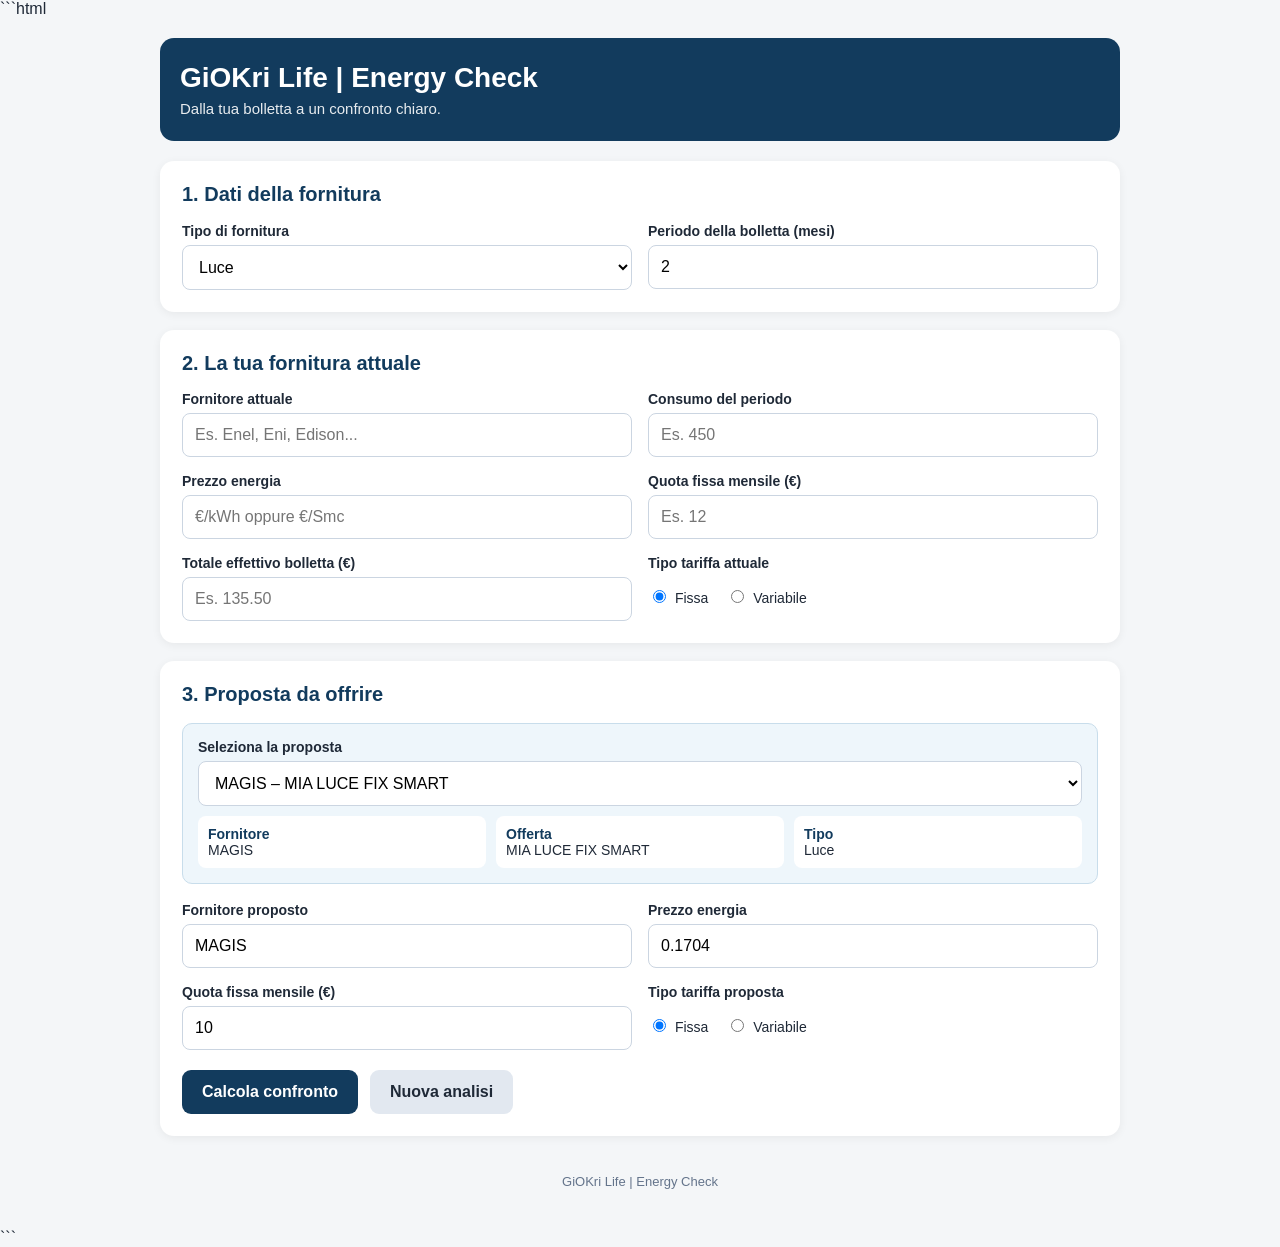
==== commit 9cb9692a: "Update index.html" ====
--- a/index.html
+++ b/index.html
@@ -1,2456 +1,1573 @@
+```html
 <!DOCTYPE html>
 <html lang="it">
-
 <head>
-
-<meta charset="UTF-8">
-
-<meta
-  name="viewport"
-  content="width=device-width, initial-scale=1.0"
->
-
-<title>
-  GiOKri Life | Energy Check
-</title>
-
-<style>
-
-/* =====================================================
-   BASE
-===================================================== */
-
-* {
-  box-sizing: border-box;
-}
-
-body {
-
-  margin: 0;
-
-  font-family:
-    Arial,
-    Helvetica,
-    sans-serif;
-
-  background: #f4f6f8;
-
-  color: #20252b;
-}
-
-.container {
-
-  max-width: 900px;
-
-  margin: auto;
-
-  padding: 15px;
-}
-
-
-/* =====================================================
-   HEADER
-===================================================== */
-
-.header {
-
-  background: white;
-
-  border-radius: 18px;
-
-  padding: 20px;
-
-  margin-bottom: 15px;
-
-  box-shadow:
-    0 3px 12px rgba(0,0,0,0.08);
-}
-
-.logo {
-
-  font-size: 27px;
-
-  font-weight: bold;
-}
-
-.subtitle {
-
-  margin-top: 5px;
-
-  color: #666;
-
-  font-size: 14px;
-}
-
-
-/* =====================================================
-   SEZIONI
-===================================================== */
-
-.section {
-
-  background: white;
-
-  border-radius: 18px;
-
-  padding: 20px;
-
-  margin-bottom: 15px;
-
-  box-shadow:
-    0 3px 12px rgba(0,0,0,0.07);
-}
-
-.section h2 {
-
-  margin-top: 0;
-
-  font-size: 20px;
-}
-
-
-/* =====================================================
-   FORM
-===================================================== */
-
-.grid {
-
-  display: grid;
-
-  grid-template-columns:
-    repeat(2, 1fr);
-
-  gap: 12px;
-}
-
-.field {
-
-  display: flex;
-
-  flex-direction: column;
-}
-
-.field label {
-
-  font-size: 13px;
-
-  font-weight: bold;
-
-  margin-bottom: 6px;
-}
-
-.field input,
-.field select {
-
-  width: 100%;
-
-  padding: 13px;
-
-  border:
-    1px solid #d5d9dd;
-
-  border-radius: 10px;
-
-  font-size: 16px;
-
-  background: white;
-}
-
-.full {
-
-  grid-column: 1 / -1;
-}
-
-
-/* =====================================================
-   OFFER INFO
-===================================================== */
-
-.offer-info {
-
-  margin-top: 15px;
-
-  padding: 15px;
-
-  border-radius: 12px;
-
-  background: #f5f7f8;
-
-  border:
-    1px solid #e1e5e8;
-}
-
-.offer-name {
-
-  font-size: 18px;
-
-  font-weight: bold;
-
-  margin-bottom: 8px;
-}
-
-.offer-data {
-
-  display: grid;
-
-  grid-template-columns:
-    repeat(3, 1fr);
-
-  gap: 10px;
-}
-
-.offer-data-item {
-
-  background: white;
-
-  padding: 10px;
-
-  border-radius: 9px;
-
-  text-align: center;
-}
-
-.offer-data-item strong {
-
-  display: block;
-
-  font-size: 17px;
-
-  margin-top: 4px;
-}
-
-.offer-data-item span {
-
-  font-size: 11px;
-
-  color: #777;
-}
-
-
-/* =====================================================
-   RADIO
-===================================================== */
-
-.radio-group {
-
-  display: flex;
-
-  gap: 10px;
-}
-
-.radio {
-
-  flex: 1;
-}
-
-.radio input {
-
-  display: none;
-}
-
-.radio label {
-
-  display: block;
-
-  text-align: center;
-
-  padding: 12px;
-
-  border:
-    1px solid #d5d9dd;
-
-  border-radius: 10px;
-
-  cursor: pointer;
-
-  font-weight: normal;
-}
-
-.radio input:checked + label {
-
-  background: #e9f5ec;
-
-  border-color: #3a9b55;
-
-  font-weight: bold;
-}
-
-
-/* =====================================================
-   BUTTON
-===================================================== */
-
-.button {
-
-  width: 100%;
-
-  border: 0;
-
-  border-radius: 12px;
-
-  padding: 16px;
-
-  font-size: 17px;
-
-  font-weight: bold;
-
-  cursor: pointer;
-
-  margin-top: 8px;
-}
-
-.btn-primary {
-
-  background: #1f7a3f;
-
-  color: white;
-}
-
-.btn-secondary {
-
-  background: #eef1f3;
-
-  color: #333;
-}
-
-.btn-print {
-
-  background: #333;
-
-  color: white;
-}
-
-
-/* =====================================================
-   RISULTATO
-===================================================== */
-
-.result {
-
-  display: none;
-}
-
-.result-title {
-
-  text-align: center;
-
-  margin-bottom: 20px;
-}
-
-.result-title h2 {
-
-  margin: 0;
-}
-
-.cards {
-
-  display: grid;
-
-  grid-template-columns:
-    repeat(2, 1fr);
-
-  gap: 12px;
-}
-
-.result-card {
-
-  border:
-    1px solid #e0e3e6;
-
-  border-radius: 14px;
-
-  padding: 16px;
-
-  background: #fafafa;
-}
-
-.result-card h3 {
-
-  margin-top: 0;
-
-  font-size: 16px;
-}
-
-.big-number {
-
-  font-size: 28px;
-
-  font-weight: bold;
-
-  margin: 8px 0;
-}
-
-.small {
-
-  color: #666;
-
-  font-size: 13px;
-}
-
-
-/* =====================================================
-   RISPARMIO
-===================================================== */
-
-.saving {
-
-  margin-top: 15px;
-
-  background: #e8f6eb;
-
-  border-radius: 18px;
-
-  padding: 25px;
-
-  text-align: center;
-}
-
-.saving h3 {
-
-  margin: 0;
-
-  font-size: 16px;
-}
-
-.saving-number {
-
-  font-size: 38px;
-
-  font-weight: bold;
-
-  margin: 10px 0;
-}
-
-.percent {
-
-  margin-top: 5px;
-
-  font-size: 15px;
-
-  font-weight: bold;
-}
-
-
-/* =====================================================
-   CONTROLLO BOLLETTA
-===================================================== */
-
-.check-box {
-
-  margin-top: 15px;
-
-  padding: 18px;
-
-  border-radius: 14px;
-
-  background: #f5f7f8;
-}
-
-.check-title {
-
-  font-weight: bold;
-
-  margin-bottom: 8px;
-}
-
-.check-number {
-
-  font-size: 22px;
-
-  font-weight: bold;
-
-  margin-top: 6px;
-}
-
-
-/* =====================================================
-   NOTE
-===================================================== */
-
-.note {
-
-  margin-top: 15px;
-
-  padding: 14px;
-
-  border-radius: 10px;
-
-  background: #f1f3f5;
-
-  font-size: 12px;
-
-  color: #666;
-
-  line-height: 1.5;
-}
-
-.warning {
-
-  background: #fff5df;
-
-  color: #795900;
-}
-
-
-/* =====================================================
-   PRINT
-===================================================== */
-
-@media print {
-
-  body {
-
-    background: white;
-
-    color: black;
-  }
-
-  .container {
-
-    max-width: none;
-
-    padding: 0;
-  }
-
-  .header {
-
-    box-shadow: none;
-
-    border:
-      1px solid #ddd;
-
-    margin-bottom: 15px;
-  }
-
-  .section {
-
-    box-shadow: none;
-
-    border:
-      1px solid #ddd;
-
-    page-break-inside: avoid;
-  }
-
-  .no-print {
-
-    display: none !important;
-  }
-
-  .result {
-
-    display: block !important;
-  }
-
-  .saving {
-
-    border:
-      2px solid #222;
-
-    background: white;
-  }
-
-  .note {
-
-    color: #333;
-
-    background: white;
-
-    border:
-      1px solid #ddd;
-  }
-
-}
-
-
-/* =====================================================
-   RESPONSIVE
-===================================================== */
-
-@media (max-width: 650px) {
-
-  .grid,
-  .cards {
-
-    grid-template-columns: 1fr;
-  }
-
-  .full {
-
-    grid-column: auto;
-  }
-
-  .offer-data {
-
-    grid-template-columns: 1fr;
-  }
-
-  .logo {
-
-    font-size: 23px;
-  }
-
-  .big-number {
-
-    font-size: 25px;
-  }
-
-}
-
-
-/* =====================================================
-   FOOTER
-===================================================== */
-
-.footer {
-
-  text-align: center;
-
-  font-size: 11px;
-
-  color: #777;
-
-  margin: 20px 0 10px;
-}
-
-</style>
-
+  <meta charset="UTF-8">
+  <meta name="viewport" content="width=device-width, initial-scale=1.0">
+
+  <title>GiOKri Life | Energy Check</title>
+
+  <style>
+    * {
+      box-sizing: border-box;
+    }
+
+    body {
+      margin: 0;
+      font-family: Arial, Helvetica, sans-serif;
+      background: #f4f6f8;
+      color: #1f2937;
+    }
+
+    .container {
+      max-width: 1000px;
+      margin: 0 auto;
+      padding: 20px;
+    }
+
+    header {
+      background: #123b5d;
+      color: white;
+      padding: 24px 20px;
+      border-radius: 14px;
+      margin-bottom: 20px;
+    }
+
+    header h1 {
+      margin: 0 0 6px 0;
+      font-size: 28px;
+    }
+
+    header p {
+      margin: 0;
+      opacity: 0.9;
+      font-size: 15px;
+    }
+
+    .card {
+      background: white;
+      border-radius: 14px;
+      padding: 22px;
+      margin-bottom: 18px;
+      box-shadow: 0 2px 10px rgba(0,0,0,0.06);
+    }
+
+    .card h2 {
+      margin-top: 0;
+      color: #123b5d;
+      font-size: 20px;
+    }
+
+    .grid {
+      display: grid;
+      grid-template-columns: repeat(2, 1fr);
+      gap: 16px;
+    }
+
+    .grid-3 {
+      display: grid;
+      grid-template-columns: repeat(3, 1fr);
+      gap: 16px;
+    }
+
+    label {
+      display: block;
+      font-weight: bold;
+      font-size: 14px;
+      margin-bottom: 6px;
+    }
+
+    input,
+    select {
+      width: 100%;
+      padding: 12px;
+      border: 1px solid #cbd5e1;
+      border-radius: 8px;
+      font-size: 16px;
+      background: white;
+    }
+
+    input:focus,
+    select:focus {
+      outline: none;
+      border-color: #123b5d;
+    }
+
+    .radio-group {
+      display: flex;
+      gap: 18px;
+      align-items: center;
+      padding-top: 10px;
+    }
+
+    .radio-group label {
+      font-weight: normal;
+      margin: 0;
+    }
+
+    .radio-group input {
+      width: auto;
+      margin-right: 5px;
+    }
+
+    .offer-box {
+      background: #eef6fb;
+      border: 1px solid #c8ddeb;
+      border-radius: 10px;
+      padding: 15px;
+      margin-bottom: 18px;
+    }
+
+    .offer-box strong {
+      color: #123b5d;
+    }
+
+    .offer-info {
+      display: grid;
+      grid-template-columns: repeat(3, 1fr);
+      gap: 10px;
+      margin-top: 10px;
+    }
+
+    .offer-info div {
+      background: white;
+      padding: 10px;
+      border-radius: 8px;
+      font-size: 14px;
+    }
+
+    button {
+      border: none;
+      border-radius: 9px;
+      padding: 13px 20px;
+      font-size: 16px;
+      font-weight: bold;
+      cursor: pointer;
+    }
+
+    .btn-primary {
+      background: #123b5d;
+      color: white;
+    }
+
+    .btn-primary:hover {
+      background: #0e2f4a;
+    }
+
+    .btn-secondary {
+      background: #e2e8f0;
+      color: #1f2937;
+    }
+
+    .btn-print {
+      background: #0f766e;
+      color: white;
+    }
+
+    .buttons {
+      display: flex;
+      gap: 12px;
+      flex-wrap: wrap;
+      margin-top: 20px;
+    }
+
+    #risultato {
+      display: none;
+    }
+
+    .result-grid {
+      display: grid;
+      grid-template-columns: repeat(2, 1fr);
+      gap: 18px;
+    }
+
+    .result-box {
+      border: 1px solid #dbe3ea;
+      border-radius: 12px;
+      padding: 18px;
+    }
+
+    .result-box h3 {
+      margin-top: 0;
+      color: #123b5d;
+    }
+
+    .result-line {
+      display: flex;
+      justify-content: space-between;
+      gap: 15px;
+      padding: 7px 0;
+      border-bottom: 1px solid #edf0f2;
+    }
+
+    .result-line:last-child {
+      border-bottom: none;
+    }
+
+    .big-number {
+      font-size: 30px;
+      font-weight: bold;
+      color: #0f766e;
+      margin: 8px 0;
+    }
+
+    .saving-box {
+      background: #ecfdf5;
+      border: 1px solid #a7f3d0;
+      border-radius: 12px;
+      padding: 20px;
+      margin-top: 18px;
+      text-align: center;
+    }
+
+    .warning-box {
+      background: #fff7ed;
+      border: 1px solid #fed7aa;
+      border-radius: 10px;
+      padding: 15px;
+      margin-top: 15px;
+    }
+
+    .success-box {
+      background: #ecfdf5;
+      border: 1px solid #a7f3d0;
+      border-radius: 10px;
+      padding: 15px;
+      margin-top: 15px;
+    }
+
+    .note {
+      font-size: 13px;
+      color: #64748b;
+      margin-top: 15px;
+      line-height: 1.5;
+    }
+
+    .hidden {
+      display: none;
+    }
+
+    footer {
+      text-align: center;
+      color: #64748b;
+      font-size: 13px;
+      padding: 20px;
+    }
+
+    @media (max-width: 700px) {
+
+      .grid,
+      .grid-3,
+      .result-grid,
+      .offer-info {
+        grid-template-columns: 1fr;
+      }
+
+      .container {
+        padding: 12px;
+      }
+
+      header {
+        padding: 20px 16px;
+      }
+
+      header h1 {
+        font-size: 24px;
+      }
+
+      .card {
+        padding: 17px;
+      }
+
+      .buttons {
+        flex-direction: column;
+      }
+
+      button {
+        width: 100%;
+      }
+    }
+
+    @media print {
+
+      body {
+        background: white;
+      }
+
+      .container {
+        max-width: 100%;
+        padding: 0;
+      }
+
+      header {
+        background: white;
+        color: black;
+        padding: 0 0 15px 0;
+        border-bottom: 2px solid #123b5d;
+        border-radius: 0;
+      }
+
+      header h1 {
+        color: #123b5d;
+      }
+
+      .input-section,
+      .buttons,
+      footer {
+        display: none !important;
+      }
+
+      .card {
+        box-shadow: none;
+        border: none;
+        padding: 10px 0;
+      }
+
+      #risultato {
+        display: block !important;
+      }
+
+      .result-box {
+        break-inside: avoid;
+      }
+
+      .saving-box {
+        break-inside: avoid;
+      }
+    }
+  </style>
 </head>
 
-
 <body>
 
-
 <div class="container">
 
-
-<!-- ===================================================
-     HEADER
-=================================================== -->
-
-<div class="header">
-
-  <div class="logo">
-    GiOKri Life
+  <header>
+    <h1>GiOKri Life | Energy Check</h1>
+    <p>Dalla tua bolletta a un confronto chiaro.</p>
+  </header>
+
+
+  <!-- =====================================================
+       DATI GENERALI
+       ===================================================== -->
+
+  <div class="card input-section">
+
+    <h2>1. Dati della fornitura</h2>
+
+    <div class="grid">
+
+      <div>
+        <label for="tipoEnergia">Tipo di fornitura</label>
+
+        <select id="tipoEnergia" onchange="aggiornaTipoEnergia()">
+          <option value="luce">Luce</option>
+          <option value="gas">Gas</option>
+        </select>
+      </div>
+
+      <div>
+        <label for="mesi">Periodo della bolletta (mesi)</label>
+
+        <input
+          type="number"
+          id="mesi"
+          min="1"
+          step="1"
+          value="2"
+        >
+      </div>
+
+    </div>
+
   </div>
 
-  <div class="subtitle">
-    Energy Check
-  </div>
-
-  <div class="subtitle">
-    Dalla tua bolletta a un confronto chiaro.
-  </div>
-
-</div>
-
-
-<!-- ===================================================
-     TIPO FORNITURA
-=================================================== -->
-
-<div class="section no-print">
-
-  <h2>
-    1. Tipo di fornitura
-  </h2>
-
-  <div class="grid">
-
-
-    <div class="field">
-
-      <label>
-        Fornitura
-      </label>
-
-      <select
-        id="tipoEnergia"
-        onchange="aggiornaTipoEnergia()"
-      >
-
-        <option value="luce">
-          ⚡ Luce
-        </option>
-
-        <option value="gas">
-          🔥 Gas
-        </option>
-
-      </select>
-
-    </div>
-
-
-    <div class="field">
-
-      <label>
-        Periodo della bolletta (mesi)
-      </label>
-
-      <input
-        type="number"
-        id="mesi"
-        value="2"
-        min="1"
-        step="1"
-      >
-
-    </div>
-
-
-  </div>
-
-</div>
-
-
-<!-- ===================================================
-     FORNITURA ATTUALE
-=================================================== -->
-
-<div class="section no-print">
-
-  <h2>
-    2. Fornitura attuale
-  </h2>
-
-
-  <div class="grid">
-
-
-    <div class="field full">
-
-      <label>
-        Fornitore attuale
-      </label>
-
-      <input
-        type="text"
-        id="fornitoreAttuale"
-        placeholder="Es. Edison"
-      >
-
-    </div>
-
-
-    <div class="field">
-
-      <label>
-        Consumo del periodo
-      </label>
-
-      <input
-        type="number"
-        id="consumoAttuale"
-        placeholder="Es. 450"
-        min="0"
-        step="0.01"
-      >
-
-    </div>
-
-
-    <div class="field">
-
-      <label>
-        Prezzo energia
-      </label>
-
-      <input
-        type="number"
-        id="prezzoAttuale"
-        placeholder="Es. 0,1999"
-        min="0"
-        step="0.00001"
-      >
-
-    </div>
-
-
-    <div class="field">
-
-      <label>
-        Quota fissa mensile (€)
-      </label>
-
-      <input
-        type="number"
-        id="fissaAttuale"
-        placeholder="Es. 12,30"
-        min="0"
-        step="0.01"
-      >
-
-    </div>
-
-
-    <div class="field">
-
-      <label>
-        Totale effettivo bolletta (€)
-      </label>
-
-      <input
-        type="number"
-        id="totaleBolletta"
-        placeholder="Es. 145,80"
-        min="0"
-        step="0.01"
-      >
-
-    </div>
-
-
-    <div class="field full">
-
-      <label>
-        Tipo tariffa
-      </label>
-
-
-      <div class="radio-group">
-
-
-        <div class="radio">
-
-          <input
-            type="radio"
-            name="tariffaAttuale"
-            id="attualeVariabile"
-            value="Variabile"
-            checked
-          >
-
-          <label for="attualeVariabile">
+
+  <!-- =====================================================
+       FORNITURA ATTUALE
+       ===================================================== -->
+
+  <div class="card input-section">
+
+    <h2>2. La tua fornitura attuale</h2>
+
+    <div class="grid">
+
+      <div>
+        <label for="fornitoreAttuale">
+          Fornitore attuale
+        </label>
+
+        <input
+          type="text"
+          id="fornitoreAttuale"
+          placeholder="Es. Enel, Eni, Edison..."
+        >
+      </div>
+
+      <div>
+        <label for="consumo">
+          Consumo del periodo
+        </label>
+
+        <input
+          type="number"
+          id="consumo"
+          min="0"
+          step="0.01"
+          placeholder="Es. 450"
+        >
+      </div>
+
+      <div>
+        <label for="prezzoAttuale">
+          Prezzo energia
+        </label>
+
+        <input
+          type="number"
+          id="prezzoAttuale"
+          min="0"
+          step="0.0001"
+          placeholder="€/kWh oppure €/Smc"
+        >
+      </div>
+
+      <div>
+        <label for="quotaFissaAttuale">
+          Quota fissa mensile (€)
+        </label>
+
+        <input
+          type="number"
+          id="quotaFissaAttuale"
+          min="0"
+          step="0.01"
+          placeholder="Es. 12"
+        >
+      </div>
+
+      <div>
+        <label for="totaleBolletta">
+          Totale effettivo bolletta (€)
+        </label>
+
+        <input
+          type="number"
+          id="totaleBolletta"
+          min="0"
+          step="0.01"
+          placeholder="Es. 135.50"
+        >
+      </div>
+
+      <div>
+
+        <label>Tipo tariffa attuale</label>
+
+        <div class="radio-group">
+
+          <label>
+            <input
+              type="radio"
+              name="tariffaAttuale"
+              value="Fissa"
+              checked
+            >
+            Fissa
+          </label>
+
+          <label>
+            <input
+              type="radio"
+              name="tariffaAttuale"
+              value="Variabile"
+            >
             Variabile
           </label>
 
         </div>
 
-
-        <div class="radio">
-
-          <input
-            type="radio"
-            name="tariffaAttuale"
-            id="attualeFissa"
-            value="Fissa"
-          >
-
-          <label for="attualeFissa">
+      </div>
+
+    </div>
+
+  </div>
+
+
+  <!-- =====================================================
+       OFFERTA GIOKRI
+       ===================================================== -->
+
+  <div class="card input-section">
+
+    <h2>3. Proposta da offrire</h2>
+
+    <div class="offer-box">
+
+      <label for="offertaSelezionata">
+        Seleziona la proposta
+      </label>
+
+      <select
+        id="offertaSelezionata"
+        onchange="caricaOfferta()"
+      >
+
+        <option value="magis_mia_luce_fix_smart">
+          MAGIS – MIA LUCE FIX SMART
+        </option>
+
+        <option value="magis_mia_gas_fix_plus">
+          MAGIS – MIA GAS FIX PLUS
+        </option>
+
+        <option value="manuale">
+          Inserimento manuale
+        </option>
+
+      </select>
+
+
+      <div class="offer-info">
+
+        <div>
+          <strong>Fornitore</strong><br>
+          <span id="infoFornitore">MAGIS</span>
+        </div>
+
+        <div>
+          <strong>Offerta</strong><br>
+          <span id="infoOfferta">MIA LUCE FIX SMART</span>
+        </div>
+
+        <div>
+          <strong>Tipo</strong><br>
+          <span id="infoTipo">Luce</span>
+        </div>
+
+      </div>
+
+    </div>
+
+
+    <div class="grid">
+
+      <div>
+        <label for="fornitoreNuovo">
+          Fornitore proposto
+        </label>
+
+        <input
+          type="text"
+          id="fornitoreNuovo"
+        >
+      </div>
+
+      <div>
+        <label for="prezzoNuovo">
+          Prezzo energia
+        </label>
+
+        <input
+          type="number"
+          id="prezzoNuovo"
+          min="0"
+          step="0.0001"
+        >
+      </div>
+
+      <div>
+        <label for="quotaFissaNuova">
+          Quota fissa mensile (€)
+        </label>
+
+        <input
+          type="number"
+          id="quotaFissaNuova"
+          min="0"
+          step="0.01"
+        >
+      </div>
+
+      <div>
+
+        <label>Tipo tariffa proposta</label>
+
+        <div class="radio-group">
+
+          <label>
+            <input
+              type="radio"
+              name="tariffaNuova"
+              value="Fissa"
+              checked
+            >
             Fissa
           </label>
 
-        </div>
-
-
-      </div>
-
-    </div>
-
-
-  </div>
-
-</div>
-
-
-<!-- ===================================================
-     NUOVA PROPOSTA
-=================================================== -->
-
-<div class="section no-print">
-
-  <h2>
-    3. Proposta da offrire
-  </h2>
-
-
-  <div class="field">
-
-    <label>
-      Seleziona la proposta
-    </label>
-
-
-    <select
-      id="offertaSelezionata"
-      onchange="caricaOfferta()"
-    >
-
-      <option value="magis_mia_luce_fix_smart">
-
-        MAGIS – MIA LUCE FIX SMART
-
-      </option>
-
-
-      <option value="manuale">
-
-        Inserimento manuale
-
-      </option>
-
-
-    </select>
-
-  </div>
-
-
-  <!-- INFORMAZIONI OFFERTA -->
-
-  <div
-    class="offer-info"
-    id="offerInfo"
-  >
-
-    <div
-      class="offer-name"
-      id="offerName"
-    >
-      MAGIS – MIA LUCE FIX SMART
-    </div>
-
-
-    <div class="offer-data">
-
-
-      <div class="offer-data-item">
-
-        <span>
-          Fornitore
-        </span>
-
-        <strong
-          id="offerFornitore"
-        >
-          MAGIS
-        </strong>
-
-      </div>
-
-
-      <div class="offer-data-item">
-
-        <span>
-          Tariffa
-        </span>
-
-        <strong
-          id="offerTariffa"
-        >
-          Fissa
-        </strong>
-
-      </div>
-
-
-      <div class="offer-data-item">
-
-        <span>
-          Prezzo
-        </span>
-
-        <strong
-          id="offerPrezzo"
-        >
-          € 0,1704/kWh
-        </strong>
-
-      </div>
-
-
-    </div>
-
-  </div>
-
-
-  <br>
-
-
-  <!-- CAMPI PROPOSTA -->
-
-  <div class="grid">
-
-
-    <div class="field full">
-
-      <label>
-        Fornitore proposto
-      </label>
-
-      <input
-        type="text"
-        id="fornitoreNuovo"
-        value="MAGIS"
-      >
-
-    </div>
-
-
-    <div class="field">
-
-      <label>
-        Prezzo energia
-      </label>
-
-      <input
-        type="number"
-        id="prezzoNuovo"
-        value="0.1704"
-        min="0"
-        step="0.00001"
-      >
-
-    </div>
-
-
-    <div class="field">
-
-      <label>
-        Quota fissa mensile (€)
-      </label>
-
-      <input
-        type="number"
-        id="fissaNuova"
-        value="10"
-        min="0"
-        step="0.01"
-      >
-
-    </div>
-
-
-    <div class="field full">
-
-      <label>
-        Tipo tariffa
-      </label>
-
-
-      <div class="radio-group">
-
-
-        <div class="radio">
-
-          <input
-            type="radio"
-            name="tariffaNuova"
-            id="nuovaVariabile"
-            value="Variabile"
-          >
-
-          <label for="nuovaVariabile">
+          <label>
+            <input
+              type="radio"
+              name="tariffaNuova"
+              value="Variabile"
+            >
             Variabile
           </label>
 
         </div>
 
-
-        <div class="radio">
-
-          <input
-            type="radio"
-            name="tariffaNuova"
-            id="nuovaFissa"
-            value="Fissa"
-            checked
-          >
-
-          <label for="nuovaFissa">
-            Fissa
-          </label>
-
+      </div>
+
+    </div>
+
+
+    <div class="buttons">
+
+      <button
+        class="btn-primary"
+        onclick="calcolaConfronto()"
+      >
+        Calcola confronto
+      </button>
+
+      <button
+        class="btn-secondary"
+        onclick="nuovaAnalisi()"
+      >
+        Nuova analisi
+      </button>
+
+    </div>
+
+  </div>
+
+
+  <!-- =====================================================
+       RISULTATO
+       ===================================================== -->
+
+  <div class="card" id="risultato">
+
+    <h2>Confronto Energia</h2>
+
+    <div class="result-grid">
+
+
+      <!-- ATTUALE -->
+
+      <div class="result-box">
+
+        <h3>Fornitura attuale</h3>
+
+        <div class="result-line">
+          <span>Fornitore</span>
+          <strong id="risFornitoreAttuale">-</strong>
         </div>
 
+        <div class="result-line">
+          <span>Tariffa</span>
+          <strong id="risTariffaAttuale">-</strong>
+        </div>
+
+        <div class="result-line">
+          <span>Costo periodo</span>
+          <strong id="risCostoAttuale">-</strong>
+        </div>
+
+        <div class="result-line">
+          <span>Proiezione annuale</span>
+          <strong id="risAnnualeAttuale">-</strong>
+        </div>
+
+      </div>
+
+
+      <!-- NUOVA -->
+
+      <div class="result-box">
+
+        <h3>Proposta GiOKri</h3>
+
+        <div class="result-line">
+          <span>Fornitore</span>
+          <strong id="risFornitoreNuovo">-</strong>
+        </div>
+
+        <div class="result-line">
+          <span>Tariffa</span>
+          <strong id="risTariffaNuova">-</strong>
+        </div>
+
+        <div class="result-line">
+          <span>Costo periodo</span>
+          <strong id="risCostoNuovo">-</strong>
+        </div>
+
+        <div class="result-line">
+          <span>Proiezione annuale</span>
+          <strong id="risAnnualeNuovo">-</strong>
+        </div>
 
       </div>
 
     </div>
 
 
-  </div>
-
-</div>
-
-
-<!-- ===================================================
-     CALCOLO
-=================================================== -->
-
-<div class="section no-print">
-
-  <button
-    class="button btn-primary"
-    onclick="calcolaConfronto()"
-  >
-
-    CALCOLA IL CONFRONTO
-
-  </button>
-
-</div>
-
-
-<!-- ===================================================
-     RISULTATO
-=================================================== -->
-
-<div
-  class="section result"
-  id="risultato"
->
-
-
-  <div class="result-title">
-
-    <h2>
-      Confronto Energia
-    </h2>
-
-    <div
-      class="small"
-      id="descrizioneRisultato"
-    ></div>
-
-  </div>
-
-
-  <p>
-
-    <strong>
-      Data analisi:
-    </strong>
-
-    <span id="dataAnalisi">
-    </span>
-
-  </p>
-
-
-  <!-- CARDS -->
-
-  <div class="cards">
-
-
-    <!-- ATTUALE -->
-
-    <div class="result-card">
-
-      <h3>
-        Fornitura attuale
-      </h3>
-
-      <div
-        class="small"
-        id="nomeAttualeRisultato"
-      ></div>
-
-      <div
-        class="small"
-        id="tariffaAttualeRisultato"
-      ></div>
-
+    <!-- RISPARMIO -->
+
+    <div class="saving-box">
+
+      <div>Risparmio annuo stimato</div>
 
       <div
         class="big-number"
-        id="periodoAttuale"
+        id="risparmioAnnuale"
       >
         € 0,00
       </div>
 
-      <div class="small">
-        costo stimato del periodo
-      </div>
-
-
-      <br>
-
-
-      <div
-        id="annuoAttuale"
+      <div>
+        Risparmio mensile stimato:
+        <strong id="risparmioMensile">€ 0,00</strong>
+      </div>
+
+      <div>
+        Incidenza del risparmio:
+        <strong id="risparmioPercentuale">0%</strong>
+      </div>
+
+    </div>
+
+
+    <!-- CONTROLLO BOLLETTA -->
+
+    <div id="controlloBolletta"></div>
+
+
+    <div class="note">
+
+      <strong>Nota metodologica:</strong><br>
+
+      Il confronto viene effettuato utilizzando i dati inseriti
+      nella presente analisi: consumo, prezzo dell'energia e quota
+      fissa mensile.
+
+      La proiezione annuale è ottenuta rapportando il costo del
+      periodo alla durata della bolletta e moltiplicandolo per
+      12 mesi.
+
+      Il calcolo è quindi uno strumento di confronto semplificato
+      e non sostituisce il dettaglio completo della bolletta,
+      che può comprendere imposte, IVA, trasporto, gestione
+      contatore, oneri e altre componenti.
+
+    </div>
+
+
+    <div class="buttons">
+
+      <button
+        class="btn-print"
+        onclick="window.print()"
       >
-        € 0,00
-      </div>
-
-      <div class="small">
-        proiezione annuale
-      </div>
+        Stampa / Salva PDF
+      </button>
+
+      <button
+        class="btn-secondary"
+        onclick="nuovaAnalisi()"
+      >
+        Nuova analisi
+      </button>
 
     </div>
 
-
-    <!-- NUOVA -->
-
-    <div class="result-card">
-
-      <h3>
-        Nuova soluzione
-      </h3>
-
-      <div
-        class="small"
-        id="nomeNuovoRisultato"
-      ></div>
-
-      <div
-        class="small"
-        id="tariffaNuovaRisultato"
-      ></div>
-
-
-      <div
-        class="big-number"
-        id="periodoNuovo"
-      >
-        € 0,00
-      </div>
-
-      <div class="small">
-        costo stimato del periodo
-      </div>
-
-
-      <br>
-
-
-      <div
-        id="annuoNuovo"
-      >
-        € 0,00
-      </div>
-
-      <div class="small">
-        proiezione annuale
-      </div>
-
-    </div>
-
-
   </div>
 
 
-  <!-- RISPARMIO -->
-
-  <div class="saving">
-
-    <h3>
-      RISPARMIO ANNUO STIMATO
-    </h3>
-
-
-    <div
-      class="saving-number"
-      id="risparmioAnnuale"
-    >
-      € 0,00
-    </div>
-
-
-    <div
-      id="risparmioMensile"
-    >
-      € 0,00 al mese
-    </div>
-
-
-    <div
-      class="percent"
-      id="percentualeRisparmio"
-    >
-      0%
-    </div>
-
-  </div>
-
-
-  <!-- CONTROLLO BOLLETTA -->
-
-  <div
-    class="check-box"
-    id="controlloBolletta"
-  >
-
-    <div class="check-title">
-
-      Controllo della bolletta
-
-    </div>
-
-
-    <div>
-
-      Totale effettivo indicato in bolletta:
-
-      <strong
-        id="totaleBollettaRisultato"
-      >
-        —
-      </strong>
-
-    </div>
-
-
-    <div>
-
-      Costo calcolato dalla nostra analisi:
-
-      <strong
-        id="costoCalcolatoRisultato"
-      >
-        —
-      </strong>
-
-    </div>
-
-
-    <div
-      class="check-number"
-      id="differenzaBolletta"
-    >
-    </div>
-
-
-    <div
-      class="small"
-      id="messaggioControllo"
-    >
-    </div>
-
-  </div>
-
-
-  <!-- MESSAGGIO -->
-
-  <div
-    class="note"
-    id="messaggioRisultato"
-  >
-  </div>
-
-
-  <!-- NOTA -->
-
-  <div class="note">
-
-    <strong>
-      Nota:
-    </strong>
-
-    il risultato è una stima basata sui dati inseriti.
-
-    Il calcolo considera consumo, prezzo energia e quota
-    fissa indicata.
-
-    Non comprende automaticamente tutte le componenti
-    della bolletta, imposte, oneri, trasporto e altre
-    eventuali voci contrattuali.
-
-  </div>
-
-
-  <!-- PULSANTI -->
-
-  <div class="no-print">
-
-
-    <button
-      class="button btn-print"
-      onclick="stampaConfronto()"
-    >
-
-      🖨️ STAMPA / SALVA PDF
-
-    </button>
-
-
-    <button
-      class="button btn-secondary"
-      onclick="nuovaAnalisi()"
-    >
-
-      NUOVA ANALISI
-
-    </button>
-
-
-  </div>
-
+  <footer>
+    GiOKri Life | Energy Check
+  </footer>
 
 </div>
 
 
-<!-- ===================================================
-     FOOTER
-=================================================== -->
-
-<div class="footer">
-
-  GiOKri Life · Energy Check
-
-</div>
-
-
-</div>
-
-
 <script>
 
 
-/* =====================================================
+/* ==========================================================
    DATABASE OFFERTE GIOKRI
-===================================================== */
-
-
-/*
- * Qui inseriremo progressivamente
- * le offerte che vuoi utilizzare.
- *
- * NON serve modificare il motore
- * di calcolo.
- */
+   ========================================================== */
 
 const OFFERTE_GIOKRI = {
 
-
   magis_mia_luce_fix_smart: {
 
-    fornitore:
-      "MAGIS",
-
-    nome:
-      "MIA LUCE FIX SMART",
-
-    tipo:
-      "luce",
-
-    tariffa:
-      "Fissa",
-
-    prezzo:
-      0.1704,
-
-    quotaFissa:
-      10.00,
-
-    unita:
-      "kWh"
+    fornitore: "MAGIS",
+    nome: "MIA LUCE FIX SMART",
+    tipo: "luce",
+    tariffa: "Fissa",
+    prezzo: 0.1704,
+    quotaFissa: 10.00,
+    unita: "kWh"
+
+  },
+
+
+  magis_mia_gas_fix_plus: {
+
+    fornitore: "MAGIS",
+    nome: "MIA GAS FIX PLUS",
+    tipo: "gas",
+    tariffa: "Fissa",
+    prezzo: 0.695,
+    quotaFissa: 12.50,
+    unita: "Smc"
 
   }
 
 };
 
 
-/* =====================================================
-   FUNZIONI BASE
-===================================================== */
-
-
-function valore(id) {
-
-  return parseFloat(
-    document
-      .getElementById(id)
-      .value
-  ) || 0;
-
-}
-
-
-function testo(id) {
-
-  return document
-    .getElementById(id)
-    .value
-    .trim();
-
-}
-
-
-function tariffa(nome) {
-
-  const selezionata =
-    document.querySelector(
-      'input[name="' +
-      nome +
-      '"]:checked'
-    );
-
-  return selezionata
-    ? selezionata.value
-    : "";
-
-}
-
-
-function euro(numero) {
-
-  return numero.toLocaleString(
+/* ==========================================================
+   FUNZIONI DI SUPPORTO
+   ========================================================== */
+
+function euro(valore) {
+
+  return new Intl.NumberFormat(
     "it-IT",
     {
       style: "currency",
       currency: "EUR"
     }
-  );
+  ).format(valore);
 
 }
 
 
-function percentuale(numero) {
-
-  return numero.toLocaleString(
+function numero(valore, decimali = 2) {
+
+  return new Intl.NumberFormat(
     "it-IT",
     {
-      minimumFractionDigits: 1,
-
-      maximumFractionDigits: 1
-
-    }
-  ) + "%";
+      minimumFractionDigits: decimali,
+      maximumFractionDigits: decimali
+    }
+  ).format(valore);
 
 }
 
 
-/* =====================================================
+/* ==========================================================
+   AGGIORNA TIPO ENERGIA
+   ========================================================== */
+
+function aggiornaTipoEnergia() {
+
+  const tipo =
+    document.getElementById("tipoEnergia").value;
+
+  const select =
+    document.getElementById("offertaSelezionata");
+
+  const offerta =
+    OFFERTE_GIOKRI[select.value];
+
+  /*
+   * Se l'offerta selezionata non è compatibile
+   * con il tipo di energia scelto, proviamo a
+   * selezionare automaticamente un'offerta compatibile.
+   */
+
+  if (
+    offerta &&
+    offerta.tipo !== tipo
+  ) {
+
+    let trovata = false;
+
+    for (
+      const chiave in OFFERTE_GIOKRI
+    ) {
+
+      if (
+        OFFERTE_GIOKRI[chiave].tipo === tipo
+      ) {
+
+        select.value = chiave;
+
+        trovata = true;
+
+        break;
+      }
+
+    }
+
+    if (!trovata) {
+
+      select.value = "manuale";
+
+    }
+
+  }
+
+  caricaOfferta();
+
+}
+
+
+/* ==========================================================
    CARICA OFFERTA
-===================================================== */
-
+   ========================================================== */
 
 function caricaOfferta() {
 
-
-  const id =
-
-    document
-      .getElementById(
-        "offertaSelezionata"
-      )
-      .value;
-
-
-  /*
-   * MODALITÀ MANUALE
-   */
-
-  if (id === "manuale") {
-
-
+  const chiave =
     document.getElementById(
-      "offerName"
+      "offertaSelezionata"
+    ).value;
+
+
+  if (chiave === "manuale") {
+
+    document.getElementById(
+      "infoFornitore"
+    ).textContent = "Manuale";
+
+    document.getElementById(
+      "infoOfferta"
+    ).textContent = "Inserimento manuale";
+
+    document.getElementById(
+      "infoTipo"
     ).textContent =
-      "Inserimento manuale";
-
-
+      document.getElementById(
+        "tipoEnergia"
+      ).value === "gas"
+        ? "Gas"
+        : "Luce";
+
+    return;
+
+  }
+
+
+  const offerta =
+    OFFERTE_GIOKRI[chiave];
+
+
+  if (!offerta) {
+    return;
+  }
+
+
+  /*
+   * Aggiorna automaticamente il tipo
+   * di energia.
+   */
+
+  document.getElementById(
+    "tipoEnergia"
+  ).value = offerta.tipo;
+
+
+  /*
+   * Informazioni sintetiche
+   */
+
+  document.getElementById(
+    "infoFornitore"
+  ).textContent =
+    offerta.fornitore;
+
+
+  document.getElementById(
+    "infoOfferta"
+  ).textContent =
+    offerta.nome;
+
+
+  document.getElementById(
+    "infoTipo"
+  ).textContent =
+    offerta.tipo === "gas"
+      ? "Gas"
+      : "Luce";
+
+
+  /*
+   * Campi modificabili
+   */
+
+  document.getElementById(
+    "fornitoreNuovo"
+  ).value =
+    offerta.fornitore;
+
+
+  document.getElementById(
+    "prezzoNuovo"
+  ).value =
+    offerta.prezzo;
+
+
+  document.getElementById(
+    "quotaFissaNuova"
+  ).value =
+    offerta.quotaFissa;
+
+
+  /*
+   * Tipo tariffa
+   */
+
+  const radioTariffa =
+    document.querySelector(
+      'input[name="tariffaNuova"][value="' +
+      offerta.tariffa +
+      '"]'
+    );
+
+
+  if (radioTariffa) {
+
+    radioTariffa.checked = true;
+
+  }
+
+}
+
+
+/* ==========================================================
+   CALCOLO CONFRONTO
+   ========================================================== */
+
+function calcolaConfronto() {
+
+
+  const mesi =
+    parseFloat(
+      document.getElementById("mesi").value
+    );
+
+
+  const consumo =
+    parseFloat(
+      document.getElementById("consumo").value
+    );
+
+
+  const prezzoAttuale =
+    parseFloat(
+      document.getElementById("prezzoAttuale").value
+    );
+
+
+  const quotaFissaAttuale =
+    parseFloat(
+      document.getElementById(
+        "quotaFissaAttuale"
+      ).value
+    );
+
+
+  const prezzoNuovo =
+    parseFloat(
+      document.getElementById("prezzoNuovo").value
+    );
+
+
+  const quotaFissaNuova =
+    parseFloat(
+      document.getElementById(
+        "quotaFissaNuova"
+      ).value
+    );
+
+
+  const fornitoreAttuale =
     document.getElementById(
-      "offerFornitore"
-    ).textContent =
-      "Manuale";
-
-
-    document.getElementById(
-      "offerTariffa"
-    ).textContent =
-      "Da definire";
-
-
-    document.getElementById(
-      "offerPrezzo"
-    ).textContent =
-      "Da inserire";
-
-
+      "fornitoreAttuale"
+    ).value.trim();
+
+
+  const fornitoreNuovo =
     document.getElementById(
       "fornitoreNuovo"
-    ).value =
-      "";
-
-
+    ).value.trim();
+
+
+  const totaleBolletta =
+    parseFloat(
+      document.getElementById(
+        "totaleBolletta"
+      ).value
+    );
+
+
+  const tipoEnergia =
     document.getElementById(
-      "prezzoNuovo"
-    ).value =
-      "";
-
-
+      "tipoEnergia"
+    ).value;
+
+
+  /*
+   * Controllo dati minimi
+   */
+
+  if (
+    !mesi ||
+    mesi <= 0 ||
+    !consumo ||
+    consumo < 0 ||
+    !prezzoAttuale ||
+    prezzoAttuale < 0 ||
+    isNaN(quotaFissaAttuale) ||
+    !prezzoNuovo ||
+    prezzoNuovo < 0 ||
+    isNaN(quotaFissaNuova)
+  ) {
+
+    alert(
+      "Controlla i dati inseriti prima di procedere."
+    );
+
+    return;
+
+  }
+
+
+  /*
+   * Tariffe
+   */
+
+  const tariffaAttuale =
+    document.querySelector(
+      'input[name="tariffaAttuale"]:checked'
+    ).value;
+
+
+  const tariffaNuova =
+    document.querySelector(
+      'input[name="tariffaNuova"]:checked'
+    ).value;
+
+
+  /*
+   * CALCOLO ATTUALE
+   */
+
+  const costoEnergiaAttuale =
+    consumo * prezzoAttuale;
+
+
+  const costoFissoAttuale =
+    quotaFissaAttuale * mesi;
+
+
+  const costoPeriodoAttuale =
+    costoEnergiaAttuale +
+    costoFissoAttuale;
+
+
+  const costoAnnualeAttuale =
+    (costoPeriodoAttuale / mesi) * 12;
+
+
+  /*
+   * CALCOLO NUOVO
+   */
+
+  const costoEnergiaNuovo =
+    consumo * prezzoNuovo;
+
+
+  const costoFissoNuovo =
+    quotaFissaNuova * mesi;
+
+
+  const costoPeriodoNuovo =
+    costoEnergiaNuovo +
+    costoFissoNuovo;
+
+
+  const costoAnnualeNuovo =
+    (costoPeriodoNuovo / mesi) * 12;
+
+
+  /*
+   * RISPARMIO
+   */
+
+  const risparmioAnnuale =
+    costoAnnualeAttuale -
+    costoAnnualeNuovo;
+
+
+  const risparmioMensile =
+    risparmioAnnuale / 12;
+
+
+  let percentualeRisparmio = 0;
+
+
+  if (costoAnnualeAttuale > 0) {
+
+    percentualeRisparmio =
+      (risparmioAnnuale /
+      costoAnnualeAttuale) * 100;
+
+  }
+
+
+  /*
+   * UNITÀ
+   */
+
+  const unita =
+    tipoEnergia === "gas"
+      ? "Smc"
+      : "kWh";
+
+
+  /*
+   * OUTPUT
+   */
+
+  document.getElementById(
+    "risFornitoreAttuale"
+  ).textContent =
+    fornitoreAttuale || "Non indicato";
+
+
+  document.getElementById(
+    "risTariffaAttuale"
+  ).textContent =
+    tariffaAttuale;
+
+
+  document.getElementById(
+    "risCostoAttuale"
+  ).textContent =
+    euro(costoPeriodoAttuale);
+
+
+  document.getElementById(
+    "risAnnualeAttuale"
+  ).textContent =
+    euro(costoAnnualeAttuale);
+
+
+  document.getElementById(
+    "risFornitoreNuovo"
+  ).textContent =
+    fornitoreNuovo || "Non indicato";
+
+
+  document.getElementById(
+    "risTariffaNuova"
+  ).textContent =
+    tariffaNuova;
+
+
+  document.getElementById(
+    "risCostoNuovo"
+  ).textContent =
+    euro(costoPeriodoNuovo);
+
+
+  document.getElementById(
+    "risAnnualeNuovo"
+  ).textContent =
+    euro(costoAnnualeNuovo);
+
+
+  document.getElementById(
+    "risparmioAnnuale"
+  ).textContent =
+    euro(risparmioAnnuale);
+
+
+  document.getElementById(
+    "risparmioMensile"
+  ).textContent =
+    euro(risparmioMensile);
+
+
+  document.getElementById(
+    "risparmioPercentuale"
+  ).textContent =
+    numero(percentualeRisparmio, 1) + "%";
+
+
+  /*
+   * CONTROLLO COERENZA BOLLETTA
+   */
+
+  const controllo =
     document.getElementById(
-      "fissaNuova"
-    ).value =
-      "";
-
-
-    document.getElementById(
-      "nuovaVariabile"
-    ).checked =
-      true;
-
-
-    return;
+      "controlloBolletta"
+    );
+
+
+  controllo.innerHTML = "";
+
+
+  if (
+    !isNaN(totaleBolletta) &&
+    totaleBolletta > 0
+  ) {
+
+    const differenza =
+      totaleBolletta -
+      costoPeriodoAttuale;
+
+
+    const differenzaAssoluta =
+      Math.abs(differenza);
+
+
+    const percentualeDifferenza =
+      totaleBolletta > 0
+        ? (
+            differenzaAssoluta /
+            totaleBolletta
+          ) * 100
+        : 0;
+
+
+    if (
+      percentualeDifferenza <= 10
+    ) {
+
+      controllo.innerHTML = `
+
+        <div class="success-box">
+
+          <strong>
+            ✓ Controllo bolletta
+          </strong>
+
+          <br><br>
+
+          Totale bolletta inserito:
+          <strong>${euro(totaleBolletta)}</strong>
+
+          <br>
+
+          Costo semplificato calcolato:
+          <strong>${euro(costoPeriodoAttuale)}</strong>
+
+          <br>
+
+          Differenza:
+          <strong>${euro(differenzaAssoluta)}</strong>
+
+          <br><br>
+
+          I dati risultano sostanzialmente
+          coerenti per un confronto semplificato.
+
+        </div>
+
+      `;
+
+    } else {
+
+      controllo.innerHTML = `
+
+        <div class="warning-box">
+
+          <strong>
+            ⚠ Controllo bolletta
+          </strong>
+
+          <br><br>
+
+          Totale bolletta inserito:
+          <strong>${euro(totaleBolletta)}</strong>
+
+          <br>
+
+          Costo semplificato calcolato:
+          <strong>${euro(costoPeriodoAttuale)}</strong>
+
+          <br>
+
+          Differenza:
+          <strong>${euro(differenzaAssoluta)}</strong>
+
+          <br><br>
+
+          La differenza è superiore al 10%.
+          È probabile che nella bolletta siano presenti
+          ulteriori componenti di costo non considerate
+          nel calcolo semplificato.
+
+        </div>
+
+      `;
+
+    }
 
   }
 
 
   /*
-   * OFFERTA PREIMPOSTATA
-   */
-
-  const offerta =
-    OFFERTE_GIOKRI[id];
-
-
-  if (!offerta) {
-
-    return;
-
-  }
-
-
-  document.getElementById(
-    "offerName"
-  ).textContent =
-
-    offerta.fornitore +
-    " – " +
-    offerta.nome;
-
-
-  document.getElementById(
-    "offerFornitore"
-  ).textContent =
-
-    offerta.fornitore;
-
-
-  document.getElementById(
-    "offerTariffa"
-  ).textContent =
-
-    offerta.tariffa;
-
-
-  document.getElementById(
-    "offerPrezzo"
-  ).textContent =
-
-    euro(offerta.prezzo) +
-    "/" +
-    offerta.unita;
-
-
-  /*
-   * COMPILA I CAMPI
-   */
-
-  document.getElementById(
-    "fornitoreNuovo"
+   * MOSTRA RISULTATO
+   */
+
+  document.getElementById(
+    "risultato"
+  ).style.display = "block";
+
+
+  /*
+   * Scroll automatico al risultato
+   */
+
+  document.getElementById(
+    "risultato"
+  ).scrollIntoView({
+    behavior: "smooth",
+    block: "start"
+  });
+
+}
+
+
+/* ==========================================================
+   NUOVA ANALISI
+   ========================================================== */
+
+function nuovaAnalisi() {
+
+
+  /*
+   * Reset campi attuale
+   */
+
+  document.getElementById(
+    "fornitoreAttuale"
+  ).value = "";
+
+
+  document.getElementById(
+    "consumo"
+  ).value = "";
+
+
+  document.getElementById(
+    "prezzoAttuale"
+  ).value = "";
+
+
+  document.getElementById(
+    "quotaFissaAttuale"
+  ).value = "";
+
+
+  document.getElementById(
+    "totaleBolletta"
+  ).value = "";
+
+
+  /*
+   * Reset offerta
+   */
+
+  document.getElementById(
+    "offertaSelezionata"
   ).value =
-
-    offerta.fornitore;
-
-
-  document.getElementById(
-    "prezzoNuovo"
-  ).value =
-
-    offerta.prezzo;
-
-
-  document.getElementById(
-    "fissaNuova"
-  ).value =
-
-    offerta.quotaFissa;
-
-
-  /*
-   * TIPO TARIFFA
-   */
-
-  if (
-    offerta.tariffa ===
-    "Fissa"
-  ) {
-
-    document.getElementById(
-      "nuovaFissa"
-    ).checked = true;
-
-  }
-
-  else {
-
-    document.getElementById(
-      "nuovaVariabile"
-    ).checked = true;
-
-  }
-
-
-  /*
-   * TIPO ENERGIA
-   */
+    "magis_mia_luce_fix_smart";
+
 
   document.getElementById(
     "tipoEnergia"
   ).value =
-
-    offerta.tipo;
+    "luce";
+
+
+  document.getElementById(
+    "mesi"
+  ).value =
+    2;
+
+
+  /*
+   * Radio tariffa attuale
+   */
+
+  document.querySelector(
+    'input[name="tariffaAttuale"][value="Fissa"]'
+  ).checked = true;
+
+
+  /*
+   * Radio tariffa nuova
+   */
+
+  document.querySelector(
+    'input[name="tariffaNuova"][value="Fissa"]'
+  ).checked = true;
+
+
+  /*
+   * Nasconde risultato
+   */
+
+  document.getElementById(
+    "risultato"
+  ).style.display = "none";
+
+
+  /*
+   * Cancella controllo
+   */
+
+  document.getElementById(
+    "controlloBolletta"
+  ).innerHTML = "";
+
+
+  /*
+   * Ricarica offerta predefinita
+   */
+
+  caricaOfferta();
+
+
+  /*
+   * Torna all'inizio
+   */
+
+  window.scrollTo({
+    top: 0,
+    behavior: "smooth"
+  });
 
 }
 
 
-/* =====================================================
-   TIPO ENERGIA
-===================================================== */
-
-
-function aggiornaTipoEnergia() {
-
-
-  const tipo =
-
-    document
-      .getElementById(
-        "tipoEnergia"
-      )
-      .value;
-
-
-  /*
-   * Se l'utente cambia Luce/Gas,
-   * controlliamo l'offerta selezionata.
-   */
-
-  const id =
-
-    document
-      .getElementById(
-        "offertaSelezionata"
-      )
-      .value;
-
-
-  if (id === "manuale") {
-
-    return;
+/* ==========================================================
+   AVVIO
+   ========================================================== */
+
+document.addEventListener(
+  "DOMContentLoaded",
+  function() {
+
+    caricaOfferta();
 
   }
-
-
-  const offerta =
-    OFFERTE_GIOKRI[id];
-
-
-  if (!offerta) {
-
-    return;
-
-  }
-
-
-  if (
-    offerta.tipo !== tipo
-  ) {
-
-
-    alert(
-      "La proposta selezionata è disponibile per un'altra tipologia di fornitura."
-    );
-
-
-    document.getElementById(
-      "tipoEnergia"
-    ).value =
-
-      offerta.tipo;
-
-  }
-
-}
-
-
-/* =====================================================
-   CALCOLO
-===================================================== */
-
-
-function calcolaConfronto() {
-
-
-  const tipo =
-
-    document
-      .getElementById(
-        "tipoEnergia"
-      )
-      .value;
-
-
-  const mesi =
-    valore("mesi");
-
-
-  const consumo =
-    valore("consumoAttuale");
-
-
-  const prezzoAttuale =
-    valore("prezzoAttuale");
-
-
-  const fissaAttuale =
-    valore("fissaAttuale");
-
-
-  const prezzoNuovo =
-    valore("prezzoNuovo");
-
-
-  const fissaNuova =
-    valore("fissaNuova");
-
-
-  const totaleBolletta =
-    valore("totaleBolletta");
-
-
-  /* -----------------------------------------------
-     CONTROLLO DATI
-  ----------------------------------------------- */
-
-
-  if (
-
-    mesi <= 0 ||
-
-    consumo <= 0 ||
-
-    prezzoAttuale <= 0 ||
-
-    prezzoNuovo <= 0
-
-  ) {
-
-    alert(
-      "Inserisci almeno periodo, consumo e prezzi energia."
-    );
-
-    return;
-
-  }
-
-
-  /* -----------------------------------------------
-     CONSUMO ANNUO
-  ----------------------------------------------- */
-
-
-  const consumoAnnuale =
-
-    consumo /
-    mesi *
-    12;
-
-
-  /* -----------------------------------------------
-     ATTUALE
-  ----------------------------------------------- */
-
-
-  const energiaAttuale =
-
-    consumo *
-    prezzoAttuale;
-
-
-  const fissiAttuali =
-
-    fissaAttuale *
-    mesi;
-
-
-  const costoPeriodoAttuale =
-
-    energiaAttuale +
-    fissiAttuali;
-
-
-  /* -----------------------------------------------
-     NUOVO
-  ----------------------------------------------- */
-
-
-  const energiaNuova =
-
-    consumo *
-    prezzoNuovo;
-
-
-  const fissiNuovi =
-
-    fissaNuova *
-    mesi;
-
-
-  const costoPeriodoNuovo =
-
-    energiaNuova +
-    fissiNuovi;
-
-
-  /* -----------------------------------------------
-     ANNUALIZZAZIONE
-  ----------------------------------------------- */
-
-
-  const annuoAttuale =
-
-    costoPeriodoAttuale /
-    mesi *
-    12;
-
-
-  const annuoNuovo =
-
-    costoPeriodoNuovo /
-    mesi *
-    12;
-
-
-  /* -----------------------------------------------
-     RISPARMIO
-  ----------------------------------------------- */
-
-
-  const risparmio =
-
-    annuoAttuale -
-    annuoNuovo;
-
-
-  const risparmioMensile =
-
-    risparmio /
-    12;
-
-
-  let percentRisparmio = 0;
-
-
-  if (
-    annuoAttuale > 0
-  ) {
-
-    percentRisparmio =
-
-      risparmio /
-      annuoAttuale *
-      100;
-
-  }
-
-
-  /* -----------------------------------------------
-     NOMI
-  ----------------------------------------------- */
-
-
-  const nomeAttuale =
-
-    testo(
-      "fornitoreAttuale"
-    ) ||
-
-    "Fornitura attuale";
-
-
-  const nomeNuovo =
-
-    testo(
-      "fornitoreNuovo"
-    ) ||
-
-    "Nuova soluzione";
-
-
-  /* -----------------------------------------------
-     UNITÀ
-  ----------------------------------------------- */
-
-
-  const unita =
-
-    tipo === "luce"
-      ? "kWh"
-      : "Smc";
-
-
-  /* -----------------------------------------------
-     RISULTATI
-  ----------------------------------------------- */
-
-
-  document.getElementById(
-    "nomeAttualeRisultato"
-  ).textContent =
-
-    nomeAttuale;
-
-
-  document.getElementById(
-    "nomeNuovoRisultato"
-  ).textContent =
-
-    nomeNuovo;
-
-
-  document.getElementById(
-    "tariffaAttualeRisultato"
-  ).textContent =
-
-    "Tariffa " +
-    tariffa(
-      "tariffaAttuale"
-    );
-
-
-  document.getElementById(
-    "tariffaNuovaRisultato"
-  ).textContent =
-
-    "Tariffa " +
-    tariffa(
-      "tariffaNuova"
-    );
-
-
-  document.getElementById(
-    "periodoAttuale"
-  ).textContent =
-
-    euro(
-      costoPeriodoAttuale
-    );
-
-
-  document.getElementById(
-    "periodoNuovo"
-  ).textContent =
-
-    euro(
-      costoPeriodoNuovo
-    );
-
-
-  document.getElementById(
-    "annuoAttuale"
-  ).textContent =
-
-    euro(
-      annuoAttuale
-    );
-
-
-  document.getElementById(
-    "annuoNuovo"
-  ).textContent =
-
-    euro(
-      annuoNuovo
-    );
-
-
-  document.getElementById(
-    "risparmioAnnuale"
-  ).textContent =
-
-    euro(
-      Math.abs(
-        risparmio
-      )
-    );
-
-
-  document.getElementById(
-    "risparmioMensile"
-  ).textContent =
-
-    euro(
-      Math.abs(
-        risparmioMensile
-      )
-    ) +
-
-    " al mese";
-
-
-  document.getElementById(
-    "percentualeRisparmio"
-  ).textContent =
-
-    percentuale(
-      Math.abs(
-        percentRisparmio
-      )
-    );
-
-
-  document.getElementById(
-    "descrizioneRisultato"
-  ).textContent =
-
-    "Consumo annualizzato: " +
-
-    consumoAnnuale.toLocaleString(
-      "it-IT",
-      {
-        maximumFractionDigits: 0
-      }
-    ) +
-
-    " " +
-
-    unita;
-
-
-  /* -----------------------------------------------
-     DATA
-  ----------------------------------------------- */
-
-
-  document.getElementById(
-    "dataAnalisi"
-  ).textContent =
-
-    new Date().toLocaleDateString(
-      "it-IT"
-    );
-
-
-  /* -----------------------------------------------
-     CONTROLLO BOLLETTA
-  ----------------------------------------------- */
-
-
-  const totaleRisultato =
-
-    document.getElementById(
-      "totaleBollettaRisultato"
-    );
-
-
-  const costoCalcolatoRisultato =
-
-    document.getElementById(
-      "costoCalcolatoRisultato"
-    );
-
-
-  const differenzaRisultato =
-
-    document.getElementById(
-      "differenzaBolletta"
-    );
-
-
-  const messaggioControllo =
-
-    document.getElementById(
-      "messaggioControllo"
-    );
-
-
-  costoCalcolatoRisultato.textContent =
-
-    euro(
-      costoPeriodoAttuale
-    );
-
-
-  if (
-    totaleBolletta > 0
-  ) {
-
-
-    const differenza =
-
-      totaleBolletta -
-      costoPeriodoAttuale;
-
-
-    const percentDifferenza =
-
-      Math.abs(
-        differenza
-      ) /
-      totaleBolletta *
-      100;
-
-
-    totaleRisultato.textContent =
-
-      euro(
-        totaleBolletta
-      );
-
-
-    differenzaRisultato.textContent =
-
-      "Differenza: " +
-
-      euro(
-        Math.abs(
-          differenza
-        )
-      );
-
-
-    messaggioControllo.textContent =
-
-      "Scostamento rispetto al totale della bolletta: " +
-
-      percentuale(
-        percentDifferenza
-      );
-
-
-  }
-
-  else {
-
-
-    totaleRisultato.textContent =
-      "Non inserito";
-
-
-    differenzaRisultato.textContent =
-      "";
-
-
-    messaggioControllo.textContent =
-
-      "Puoi inserire il totale della bolletta per effettuare un controllo di coerenza.";
-
-  }
-
-
-  /* -----------------------------------------------
-     MESSAGGIO RISULTATO
-  ----------------------------------------------- */
-
-
-  const messaggio =
-
-    document.getElementById(
-      "messaggioRisultato"
-    );
-
-
-  if (
-    risparmio > 0
-  ) {
-
-
-    messaggio.className =
-      "note";
-
-
-    messaggio.innerHTML =
-
-      "<strong>La nuova soluzione risulta più economica.</strong> " +
-
-      "Sulla base dei dati inseriti, " +
-
-      "la differenza stimata è di " +
-
-      euro(
-        risparmio
-      ) +
-
-      " all'anno.";
-
-
-  }
-
-  else if (
-    risparmio < 0
-  ) {
-
-
-    messaggio.className =
-      "note warning";
-
-
-    messaggio.innerHTML =
-
-      "<strong>Attenzione:</strong> " +
-
-      "sulla base dei dati inseriti, " +
-
-      "la nuova soluzione avrebbe un costo stimato superiore di " +
-
-      euro(
-        Math.abs(
-          risparmio
-        )
-      ) +
-
-      " all'anno.";
-
-
-  }
-
-  else {
-
-
-    messaggio.className =
-      "note";
-
-
-    messaggio.innerHTML =
-
-      "<strong>Risultato:</strong> " +
-
-      "le due soluzioni hanno un costo stimato equivalente " +
-
-      "sulla base dei dati inseriti.";
-
-  }
-
-
-  /* -----------------------------------------------
-     MOSTRA RISULTATO
-  ----------------------------------------------- */
-
-
-  document.getElementById(
-    "risultato"
-  ).style.display =
-    "block";
-
-
-  /* -----------------------------------------------
-     SCROLL
-  ----------------------------------------------- */
-
-
-  document.getElementById(
-    "risultato"
-  ).scrollIntoView({
-
-    behavior:
-      "smooth"
-
-  });
-
-}
-
-
-/* =====================================================
-   STAMPA / PDF
-===================================================== */
-
-
-function stampaConfronto() {
-
-  window.print();
-
-}
-
-
-/* =====================================================
-   NUOVA ANALISI
-===================================================== */
-
-
-function nuovaAnalisi() {
-
-
-  document
-    .querySelectorAll(
-      "input"
-    )
-    .forEach(
-
-      input => {
-
-        if (
-
-          input.type ===
-          "text" ||
-
-          input.type ===
-          "number"
-
-        ) {
-
-          input.value = "";
-
-        }
-
-      }
-
-    );
-
-
-  document.getElementById(
-    "mesi"
-  ).value = "2";
-
-
-  /*
-   * Ripristina MAGIS
-   */
-
-  document.getElementById(
-    "offertaSelezionata"
-  ).value =
-
-    "magis_mia_luce_fix_smart";
-
-
-  caricaOfferta();
-
-
-  /*
-   * Nasconde risultato
-   */
-
-  document.getElementById(
-    "risultato"
-  ).style.display =
-    "none";
-
-
-  /*
-   * Torna in alto
-   */
-
-  window.scrollTo({
-
-    top: 0,
-
-    behavior:
-      "smooth"
-
-  });
-
-}
-
-
-/* =====================================================
-   AVVIO
-===================================================== */
-
-
-/*
- * Carica MAGIS automaticamente
- * all'apertura dell'app.
- */
-
-caricaOfferta();
+);
+
 
 </script>
 
-
 </body>
-
 </html>
+```
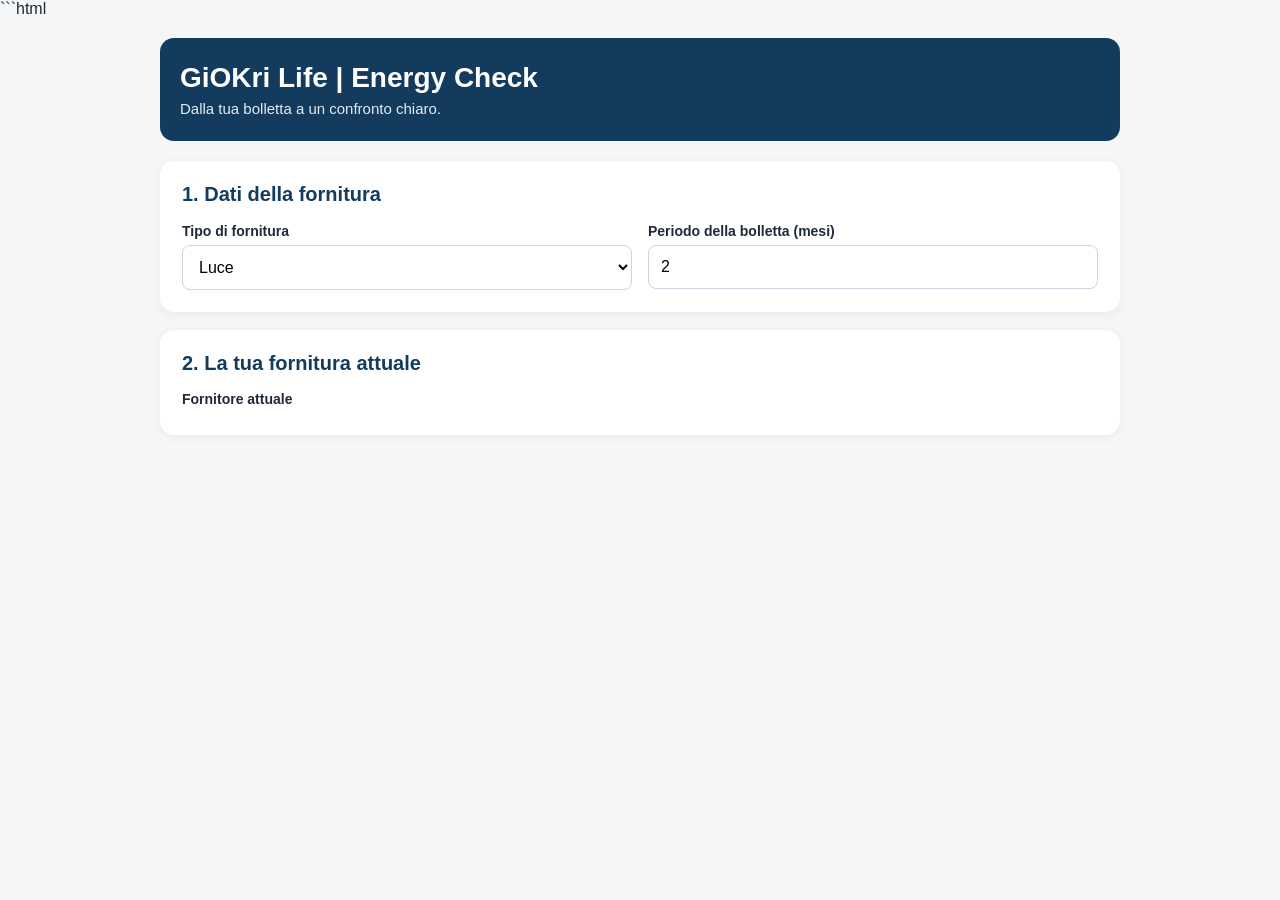
==== commit c07ff64c: "Update index.html" ====
--- a/index.html
+++ b/index.html
@@ -196,7 +196,7 @@
       display: flex;
       justify-content: space-between;
       gap: 15px;
-      padding: 7px 0;
+      padding: 8px 0;
       border-bottom: 1px solid #edf0f2;
     }
 
@@ -243,10 +243,6 @@
       line-height: 1.5;
     }
 
-    .hidden {
-      display: none;
-    }
-
     footer {
       text-align: center;
       color: #64748b;
@@ -286,6 +282,7 @@
       button {
         width: 100%;
       }
+
     }
 
     @media print {
@@ -334,41 +331,76 @@
       .saving-box {
         break-inside: avoid;
       }
-    }
+
+    }
+
   </style>
 </head>
 
+
 <body>
 
 <div class="container">
 
+
+  <!-- =====================================================
+       INTESTAZIONE
+       ===================================================== -->
+
   <header>
-    <h1>GiOKri Life | Energy Check</h1>
-    <p>Dalla tua bolletta a un confronto chiaro.</p>
+
+    <h1>
+      GiOKri Life | Energy Check
+    </h1>
+
+    <p>
+      Dalla tua bolletta a un confronto chiaro.
+    </p>
+
   </header>
 
 
   <!-- =====================================================
-       DATI GENERALI
+       1. DATI GENERALI
        ===================================================== -->
 
   <div class="card input-section">
 
-    <h2>1. Dati della fornitura</h2>
+    <h2>
+      1. Dati della fornitura
+    </h2>
 
     <div class="grid">
 
       <div>
-        <label for="tipoEnergia">Tipo di fornitura</label>
-
-        <select id="tipoEnergia" onchange="aggiornaTipoEnergia()">
-          <option value="luce">Luce</option>
-          <option value="gas">Gas</option>
+
+        <label for="tipoEnergia">
+          Tipo di fornitura
+        </label>
+
+        <select
+          id="tipoEnergia"
+          onchange="aggiornaTipoEnergia()"
+        >
+
+          <option value="luce">
+            Luce
+          </option>
+
+          <option value="gas">
+            Gas
+          </option>
+
         </select>
+
       </div>
 
+
       <div>
-        <label for="mesi">Periodo della bolletta (mesi)</label>
+
+        <label for="mesi">
+          Periodo della bolletta (mesi)
+        </label>
 
         <input
           type="number"
@@ -377,6 +409,7 @@
           step="1"
           value="2"
         >
+
       </div>
 
     </div>
@@ -385,1189 +418,23 @@
 
 
   <!-- =====================================================
-       FORNITURA ATTUALE
+       2. FORNITURA ATTUALE
        ===================================================== -->
 
   <div class="card input-section">
 
-    <h2>2. La tua fornitura attuale</h2>
+    <h2>
+      2. La tua fornitura attuale
+    </h2>
 
     <div class="grid">
 
+
       <div>
+
         <label for="fornitoreAttuale">
           Fornitore attuale
         </label>
 
         <input
-          type="text"
-          id="fornitoreAttuale"
-          placeholder="Es. Enel, Eni, Edison..."
-        >
-      </div>
-
-      <div>
-        <label for="consumo">
-          Consumo del periodo
-        </label>
-
-        <input
-          type="number"
-          id="consumo"
-          min="0"
-          step="0.01"
-          placeholder="Es. 450"
-        >
-      </div>
-
-      <div>
-        <label for="prezzoAttuale">
-          Prezzo energia
-        </label>
-
-        <input
-          type="number"
-          id="prezzoAttuale"
-          min="0"
-          step="0.0001"
-          placeholder="€/kWh oppure €/Smc"
-        >
-      </div>
-
-      <div>
-        <label for="quotaFissaAttuale">
-          Quota fissa mensile (€)
-        </label>
-
-        <input
-          type="number"
-          id="quotaFissaAttuale"
-          min="0"
-          step="0.01"
-          placeholder="Es. 12"
-        >
-      </div>
-
-      <div>
-        <label for="totaleBolletta">
-          Totale effettivo bolletta (€)
-        </label>
-
-        <input
-          type="number"
-          id="totaleBolletta"
-          min="0"
-          step="0.01"
-          placeholder="Es. 135.50"
-        >
-      </div>
-
-      <div>
-
-        <label>Tipo tariffa attuale</label>
-
-        <div class="radio-group">
-
-          <label>
-            <input
-              type="radio"
-              name="tariffaAttuale"
-              value="Fissa"
-              checked
-            >
-            Fissa
-          </label>
-
-          <label>
-            <input
-              type="radio"
-              name="tariffaAttuale"
-              value="Variabile"
-            >
-            Variabile
-          </label>
-
-        </div>
-
-      </div>
-
-    </div>
-
-  </div>
-
-
-  <!-- =====================================================
-       OFFERTA GIOKRI
-       ===================================================== -->
-
-  <div class="card input-section">
-
-    <h2>3. Proposta da offrire</h2>
-
-    <div class="offer-box">
-
-      <label for="offertaSelezionata">
-        Seleziona la proposta
-      </label>
-
-      <select
-        id="offertaSelezionata"
-        onchange="caricaOfferta()"
-      >
-
-        <option value="magis_mia_luce_fix_smart">
-          MAGIS – MIA LUCE FIX SMART
-        </option>
-
-        <option value="magis_mia_gas_fix_plus">
-          MAGIS – MIA GAS FIX PLUS
-        </option>
-
-        <option value="manuale">
-          Inserimento manuale
-        </option>
-
-      </select>
-
-
-      <div class="offer-info">
-
-        <div>
-          <strong>Fornitore</strong><br>
-          <span id="infoFornitore">MAGIS</span>
-        </div>
-
-        <div>
-          <strong>Offerta</strong><br>
-          <span id="infoOfferta">MIA LUCE FIX SMART</span>
-        </div>
-
-        <div>
-          <strong>Tipo</strong><br>
-          <span id="infoTipo">Luce</span>
-        </div>
-
-      </div>
-
-    </div>
-
-
-    <div class="grid">
-
-      <div>
-        <label for="fornitoreNuovo">
-          Fornitore proposto
-        </label>
-
-        <input
-          type="text"
-          id="fornitoreNuovo"
-        >
-      </div>
-
-      <div>
-        <label for="prezzoNuovo">
-          Prezzo energia
-        </label>
-
-        <input
-          type="number"
-          id="prezzoNuovo"
-          min="0"
-          step="0.0001"
-        >
-      </div>
-
-      <div>
-        <label for="quotaFissaNuova">
-          Quota fissa mensile (€)
-        </label>
-
-        <input
-          type="number"
-          id="quotaFissaNuova"
-          min="0"
-          step="0.01"
-        >
-      </div>
-
-      <div>
-
-        <label>Tipo tariffa proposta</label>
-
-        <div class="radio-group">
-
-          <label>
-            <input
-              type="radio"
-              name="tariffaNuova"
-              value="Fissa"
-              checked
-            >
-            Fissa
-          </label>
-
-          <label>
-            <input
-              type="radio"
-              name="tariffaNuova"
-              value="Variabile"
-            >
-            Variabile
-          </label>
-
-        </div>
-
-      </div>
-
-    </div>
-
-
-    <div class="buttons">
-
-      <button
-        class="btn-primary"
-        onclick="calcolaConfronto()"
-      >
-        Calcola confronto
-      </button>
-
-      <button
-        class="btn-secondary"
-        onclick="nuovaAnalisi()"
-      >
-        Nuova analisi
-      </button>
-
-    </div>
-
-  </div>
-
-
-  <!-- =====================================================
-       RISULTATO
-       ===================================================== -->
-
-  <div class="card" id="risultato">
-
-    <h2>Confronto Energia</h2>
-
-    <div class="result-grid">
-
-
-      <!-- ATTUALE -->
-
-      <div class="result-box">
-
-        <h3>Fornitura attuale</h3>
-
-        <div class="result-line">
-          <span>Fornitore</span>
-          <strong id="risFornitoreAttuale">-</strong>
-        </div>
-
-        <div class="result-line">
-          <span>Tariffa</span>
-          <strong id="risTariffaAttuale">-</strong>
-        </div>
-
-        <div class="result-line">
-          <span>Costo periodo</span>
-          <strong id="risCostoAttuale">-</strong>
-        </div>
-
-        <div class="result-line">
-          <span>Proiezione annuale</span>
-          <strong id="risAnnualeAttuale">-</strong>
-        </div>
-
-      </div>
-
-
-      <!-- NUOVA -->
-
-      <div class="result-box">
-
-        <h3>Proposta GiOKri</h3>
-
-        <div class="result-line">
-          <span>Fornitore</span>
-          <strong id="risFornitoreNuovo">-</strong>
-        </div>
-
-        <div class="result-line">
-          <span>Tariffa</span>
-          <strong id="risTariffaNuova">-</strong>
-        </div>
-
-        <div class="result-line">
-          <span>Costo periodo</span>
-          <strong id="risCostoNuovo">-</strong>
-        </div>
-
-        <div class="result-line">
-          <span>Proiezione annuale</span>
-          <strong id="risAnnualeNuovo">-</strong>
-        </div>
-
-      </div>
-
-    </div>
-
-
-    <!-- RISPARMIO -->
-
-    <div class="saving-box">
-
-      <div>Risparmio annuo stimato</div>
-
-      <div
-        class="big-number"
-        id="risparmioAnnuale"
-      >
-        € 0,00
-      </div>
-
-      <div>
-        Risparmio mensile stimato:
-        <strong id="risparmioMensile">€ 0,00</strong>
-      </div>
-
-      <div>
-        Incidenza del risparmio:
-        <strong id="risparmioPercentuale">0%</strong>
-      </div>
-
-    </div>
-
-
-    <!-- CONTROLLO BOLLETTA -->
-
-    <div id="controlloBolletta"></div>
-
-
-    <div class="note">
-
-      <strong>Nota metodologica:</strong><br>
-
-      Il confronto viene effettuato utilizzando i dati inseriti
-      nella presente analisi: consumo, prezzo dell'energia e quota
-      fissa mensile.
-
-      La proiezione annuale è ottenuta rapportando il costo del
-      periodo alla durata della bolletta e moltiplicandolo per
-      12 mesi.
-
-      Il calcolo è quindi uno strumento di confronto semplificato
-      e non sostituisce il dettaglio completo della bolletta,
-      che può comprendere imposte, IVA, trasporto, gestione
-      contatore, oneri e altre componenti.
-
-    </div>
-
-
-    <div class="buttons">
-
-      <button
-        class="btn-print"
-        onclick="window.print()"
-      >
-        Stampa / Salva PDF
-      </button>
-
-      <button
-        class="btn-secondary"
-        onclick="nuovaAnalisi()"
-      >
-        Nuova analisi
-      </button>
-
-    </div>
-
-  </div>
-
-
-  <footer>
-    GiOKri Life | Energy Check
-  </footer>
-
-</div>
-
-
-<script>
-
-
-/* ==========================================================
-   DATABASE OFFERTE GIOKRI
-   ========================================================== */
-
-const OFFERTE_GIOKRI = {
-
-  magis_mia_luce_fix_smart: {
-
-    fornitore: "MAGIS",
-    nome: "MIA LUCE FIX SMART",
-    tipo: "luce",
-    tariffa: "Fissa",
-    prezzo: 0.1704,
-    quotaFissa: 10.00,
-    unita: "kWh"
-
-  },
-
-
-  magis_mia_gas_fix_plus: {
-
-    fornitore: "MAGIS",
-    nome: "MIA GAS FIX PLUS",
-    tipo: "gas",
-    tariffa: "Fissa",
-    prezzo: 0.695,
-    quotaFissa: 12.50,
-    unita: "Smc"
-
-  }
-
-};
-
-
-/* ==========================================================
-   FUNZIONI DI SUPPORTO
-   ========================================================== */
-
-function euro(valore) {
-
-  return new Intl.NumberFormat(
-    "it-IT",
-    {
-      style: "currency",
-      currency: "EUR"
-    }
-  ).format(valore);
-
-}
-
-
-function numero(valore, decimali = 2) {
-
-  return new Intl.NumberFormat(
-    "it-IT",
-    {
-      minimumFractionDigits: decimali,
-      maximumFractionDigits: decimali
-    }
-  ).format(valore);
-
-}
-
-
-/* ==========================================================
-   AGGIORNA TIPO ENERGIA
-   ========================================================== */
-
-function aggiornaTipoEnergia() {
-
-  const tipo =
-    document.getElementById("tipoEnergia").value;
-
-  const select =
-    document.getElementById("offertaSelezionata");
-
-  const offerta =
-    OFFERTE_GIOKRI[select.value];
-
-  /*
-   * Se l'offerta selezionata non è compatibile
-   * con il tipo di energia scelto, proviamo a
-   * selezionare automaticamente un'offerta compatibile.
-   */
-
-  if (
-    offerta &&
-    offerta.tipo !== tipo
-  ) {
-
-    let trovata = false;
-
-    for (
-      const chiave in OFFERTE_GIOKRI
-    ) {
-
-      if (
-        OFFERTE_GIOKRI[chiave].tipo === tipo
-      ) {
-
-        select.value = chiave;
-
-        trovata = true;
-
-        break;
-      }
-
-    }
-
-    if (!trovata) {
-
-      select.value = "manuale";
-
-    }
-
-  }
-
-  caricaOfferta();
-
-}
-
-
-/* ==========================================================
-   CARICA OFFERTA
-   ========================================================== */
-
-function caricaOfferta() {
-
-  const chiave =
-    document.getElementById(
-      "offertaSelezionata"
-    ).value;
-
-
-  if (chiave === "manuale") {
-
-    document.getElementById(
-      "infoFornitore"
-    ).textContent = "Manuale";
-
-    document.getElementById(
-      "infoOfferta"
-    ).textContent = "Inserimento manuale";
-
-    document.getElementById(
-      "infoTipo"
-    ).textContent =
-      document.getElementById(
-        "tipoEnergia"
-      ).value === "gas"
-        ? "Gas"
-        : "Luce";
-
-    return;
-
-  }
-
-
-  const offerta =
-    OFFERTE_GIOKRI[chiave];
-
-
-  if (!offerta) {
-    return;
-  }
-
-
-  /*
-   * Aggiorna automaticamente il tipo
-   * di energia.
-   */
-
-  document.getElementById(
-    "tipoEnergia"
-  ).value = offerta.tipo;
-
-
-  /*
-   * Informazioni sintetiche
-   */
-
-  document.getElementById(
-    "infoFornitore"
-  ).textContent =
-    offerta.fornitore;
-
-
-  document.getElementById(
-    "infoOfferta"
-  ).textContent =
-    offerta.nome;
-
-
-  document.getElementById(
-    "infoTipo"
-  ).textContent =
-    offerta.tipo === "gas"
-      ? "Gas"
-      : "Luce";
-
-
-  /*
-   * Campi modificabili
-   */
-
-  document.getElementById(
-    "fornitoreNuovo"
-  ).value =
-    offerta.fornitore;
-
-
-  document.getElementById(
-    "prezzoNuovo"
-  ).value =
-    offerta.prezzo;
-
-
-  document.getElementById(
-    "quotaFissaNuova"
-  ).value =
-    offerta.quotaFissa;
-
-
-  /*
-   * Tipo tariffa
-   */
-
-  const radioTariffa =
-    document.querySelector(
-      'input[name="tariffaNuova"][value="' +
-      offerta.tariffa +
-      '"]'
-    );
-
-
-  if (radioTariffa) {
-
-    radioTariffa.checked = true;
-
-  }
-
-}
-
-
-/* ==========================================================
-   CALCOLO CONFRONTO
-   ========================================================== */
-
-function calcolaConfronto() {
-
-
-  const mesi =
-    parseFloat(
-      document.getElementById("mesi").value
-    );
-
-
-  const consumo =
-    parseFloat(
-      document.getElementById("consumo").value
-    );
-
-
-  const prezzoAttuale =
-    parseFloat(
-      document.getElementById("prezzoAttuale").value
-    );
-
-
-  const quotaFissaAttuale =
-    parseFloat(
-      document.getElementById(
-        "quotaFissaAttuale"
-      ).value
-    );
-
-
-  const prezzoNuovo =
-    parseFloat(
-      document.getElementById("prezzoNuovo").value
-    );
-
-
-  const quotaFissaNuova =
-    parseFloat(
-      document.getElementById(
-        "quotaFissaNuova"
-      ).value
-    );
-
-
-  const fornitoreAttuale =
-    document.getElementById(
-      "fornitoreAttuale"
-    ).value.trim();
-
-
-  const fornitoreNuovo =
-    document.getElementById(
-      "fornitoreNuovo"
-    ).value.trim();
-
-
-  const totaleBolletta =
-    parseFloat(
-      document.getElementById(
-        "totaleBolletta"
-      ).value
-    );
-
-
-  const tipoEnergia =
-    document.getElementById(
-      "tipoEnergia"
-    ).value;
-
-
-  /*
-   * Controllo dati minimi
-   */
-
-  if (
-    !mesi ||
-    mesi <= 0 ||
-    !consumo ||
-    consumo < 0 ||
-    !prezzoAttuale ||
-    prezzoAttuale < 0 ||
-    isNaN(quotaFissaAttuale) ||
-    !prezzoNuovo ||
-    prezzoNuovo < 0 ||
-    isNaN(quotaFissaNuova)
-  ) {
-
-    alert(
-      "Controlla i dati inseriti prima di procedere."
-    );
-
-    return;
-
-  }
-
-
-  /*
-   * Tariffe
-   */
-
-  const tariffaAttuale =
-    document.querySelector(
-      'input[name="tariffaAttuale"]:checked'
-    ).value;
-
-
-  const tariffaNuova =
-    document.querySelector(
-      'input[name="tariffaNuova"]:checked'
-    ).value;
-
-
-  /*
-   * CALCOLO ATTUALE
-   */
-
-  const costoEnergiaAttuale =
-    consumo * prezzoAttuale;
-
-
-  const costoFissoAttuale =
-    quotaFissaAttuale * mesi;
-
-
-  const costoPeriodoAttuale =
-    costoEnergiaAttuale +
-    costoFissoAttuale;
-
-
-  const costoAnnualeAttuale =
-    (costoPeriodoAttuale / mesi) * 12;
-
-
-  /*
-   * CALCOLO NUOVO
-   */
-
-  const costoEnergiaNuovo =
-    consumo * prezzoNuovo;
-
-
-  const costoFissoNuovo =
-    quotaFissaNuova * mesi;
-
-
-  const costoPeriodoNuovo =
-    costoEnergiaNuovo +
-    costoFissoNuovo;
-
-
-  const costoAnnualeNuovo =
-    (costoPeriodoNuovo / mesi) * 12;
-
-
-  /*
-   * RISPARMIO
-   */
-
-  const risparmioAnnuale =
-    costoAnnualeAttuale -
-    costoAnnualeNuovo;
-
-
-  const risparmioMensile =
-    risparmioAnnuale / 12;
-
-
-  let percentualeRisparmio = 0;
-
-
-  if (costoAnnualeAttuale > 0) {
-
-    percentualeRisparmio =
-      (risparmioAnnuale /
-      costoAnnualeAttuale) * 100;
-
-  }
-
-
-  /*
-   * UNITÀ
-   */
-
-  const unita =
-    tipoEnergia === "gas"
-      ? "Smc"
-      : "kWh";
-
-
-  /*
-   * OUTPUT
-   */
-
-  document.getElementById(
-    "risFornitoreAttuale"
-  ).textContent =
-    fornitoreAttuale || "Non indicato";
-
-
-  document.getElementById(
-    "risTariffaAttuale"
-  ).textContent =
-    tariffaAttuale;
-
-
-  document.getElementById(
-    "risCostoAttuale"
-  ).textContent =
-    euro(costoPeriodoAttuale);
-
-
-  document.getElementById(
-    "risAnnualeAttuale"
-  ).textContent =
-    euro(costoAnnualeAttuale);
-
-
-  document.getElementById(
-    "risFornitoreNuovo"
-  ).textContent =
-    fornitoreNuovo || "Non indicato";
-
-
-  document.getElementById(
-    "risTariffaNuova"
-  ).textContent =
-    tariffaNuova;
-
-
-  document.getElementById(
-    "risCostoNuovo"
-  ).textContent =
-    euro(costoPeriodoNuovo);
-
-
-  document.getElementById(
-    "risAnnualeNuovo"
-  ).textContent =
-    euro(costoAnnualeNuovo);
-
-
-  document.getElementById(
-    "risparmioAnnuale"
-  ).textContent =
-    euro(risparmioAnnuale);
-
-
-  document.getElementById(
-    "risparmioMensile"
-  ).textContent =
-    euro(risparmioMensile);
-
-
-  document.getElementById(
-    "risparmioPercentuale"
-  ).textContent =
-    numero(percentualeRisparmio, 1) + "%";
-
-
-  /*
-   * CONTROLLO COERENZA BOLLETTA
-   */
-
-  const controllo =
-    document.getElementById(
-      "controlloBolletta"
-    );
-
-
-  controllo.innerHTML = "";
-
-
-  if (
-    !isNaN(totaleBolletta) &&
-    totaleBolletta > 0
-  ) {
-
-    const differenza =
-      totaleBolletta -
-      costoPeriodoAttuale;
-
-
-    const differenzaAssoluta =
-      Math.abs(differenza);
-
-
-    const percentualeDifferenza =
-      totaleBolletta > 0
-        ? (
-            differenzaAssoluta /
-            totaleBolletta
-          ) * 100
-        : 0;
-
-
-    if (
-      percentualeDifferenza <= 10
-    ) {
-
-      controllo.innerHTML = `
-
-        <div class="success-box">
-
-          <strong>
-            ✓ Controllo bolletta
-          </strong>
-
-          <br><br>
-
-          Totale bolletta inserito:
-          <strong>${euro(totaleBolletta)}</strong>
-
-          <br>
-
-          Costo semplificato calcolato:
-          <strong>${euro(costoPeriodoAttuale)}</strong>
-
-          <br>
-
-          Differenza:
-          <strong>${euro(differenzaAssoluta)}</strong>
-
-          <br><br>
-
-          I dati risultano sostanzialmente
-          coerenti per un confronto semplificato.
-
-        </div>
-
-      `;
-
-    } else {
-
-      controllo.innerHTML = `
-
-        <div class="warning-box">
-
-          <strong>
-            ⚠ Controllo bolletta
-          </strong>
-
-          <br><br>
-
-          Totale bolletta inserito:
-          <strong>${euro(totaleBolletta)}</strong>
-
-          <br>
-
-          Costo semplificato calcolato:
-          <strong>${euro(costoPeriodoAttuale)}</strong>
-
-          <br>
-
-          Differenza:
-          <strong>${euro(differenzaAssoluta)}</strong>
-
-          <br><br>
-
-          La differenza è superiore al 10%.
-          È probabile che nella bolletta siano presenti
-          ulteriori componenti di costo non considerate
-          nel calcolo semplificato.
-
-        </div>
-
-      `;
-
-    }
-
-  }
-
-
-  /*
-   * MOSTRA RISULTATO
-   */
-
-  document.getElementById(
-    "risultato"
-  ).style.display = "block";
-
-
-  /*
-   * Scroll automatico al risultato
-   */
-
-  document.getElementById(
-    "risultato"
-  ).scrollIntoView({
-    behavior: "smooth",
-    block: "start"
-  });
-
-}
-
-
-/* ==========================================================
-   NUOVA ANALISI
-   ========================================================== */
-
-function nuovaAnalisi() {
-
-
-  /*
-   * Reset campi attuale
-   */
-
-  document.getElementById(
-    "fornitoreAttuale"
-  ).value = "";
-
-
-  document.getElementById(
-    "consumo"
-  ).value = "";
-
-
-  document.getElementById(
-    "prezzoAttuale"
-  ).value = "";
-
-
-  document.getElementById(
-    "quotaFissaAttuale"
-  ).value = "";
-
-
-  document.getElementById(
-    "totaleBolletta"
-  ).value = "";
-
-
-  /*
-   * Reset offerta
-   */
-
-  document.getElementById(
-    "offertaSelezionata"
-  ).value =
-    "magis_mia_luce_fix_smart";
-
-
-  document.getElementById(
-    "tipoEnergia"
-  ).value =
-    "luce";
-
-
-  document.getElementById(
-    "mesi"
-  ).value =
-    2;
-
-
-  /*
-   * Radio tariffa attuale
-   */
-
-  document.querySelector(
-    'input[name="tariffaAttuale"][value="Fissa"]'
-  ).checked = true;
-
-
-  /*
-   * Radio tariffa nuova
-   */
-
-  document.querySelector(
-    'input[name="tariffaNuova"][value="Fissa"]'
-  ).checked = true;
-
-
-  /*
-   * Nasconde risultato
-   */
-
-  document.getElementById(
-    "risultato"
-  ).style.display = "none";
-
-
-  /*
-   * Cancella controllo
-   */
-
-  document.getElementById(
-    "controlloBolletta"
-  ).innerHTML = "";
-
-
-  /*
-   * Ricarica offerta predefinita
-   */
-
-  caricaOfferta();
-
-
-  /*
-   * Torna all'inizio
-   */
-
-  window.scrollTo({
-    top: 0,
-    behavior: "smooth"
-  });
-
-}
-
-
-/* ==========================================================
-   AVVIO
-   ========================================================== */
-
-document.addEventListener(
-  "DOMContentLoaded",
-  function() {
-
-    caricaOfferta();
-
-  }
-);
-
-
-</script>
-
-</body>
-</html>
 ```
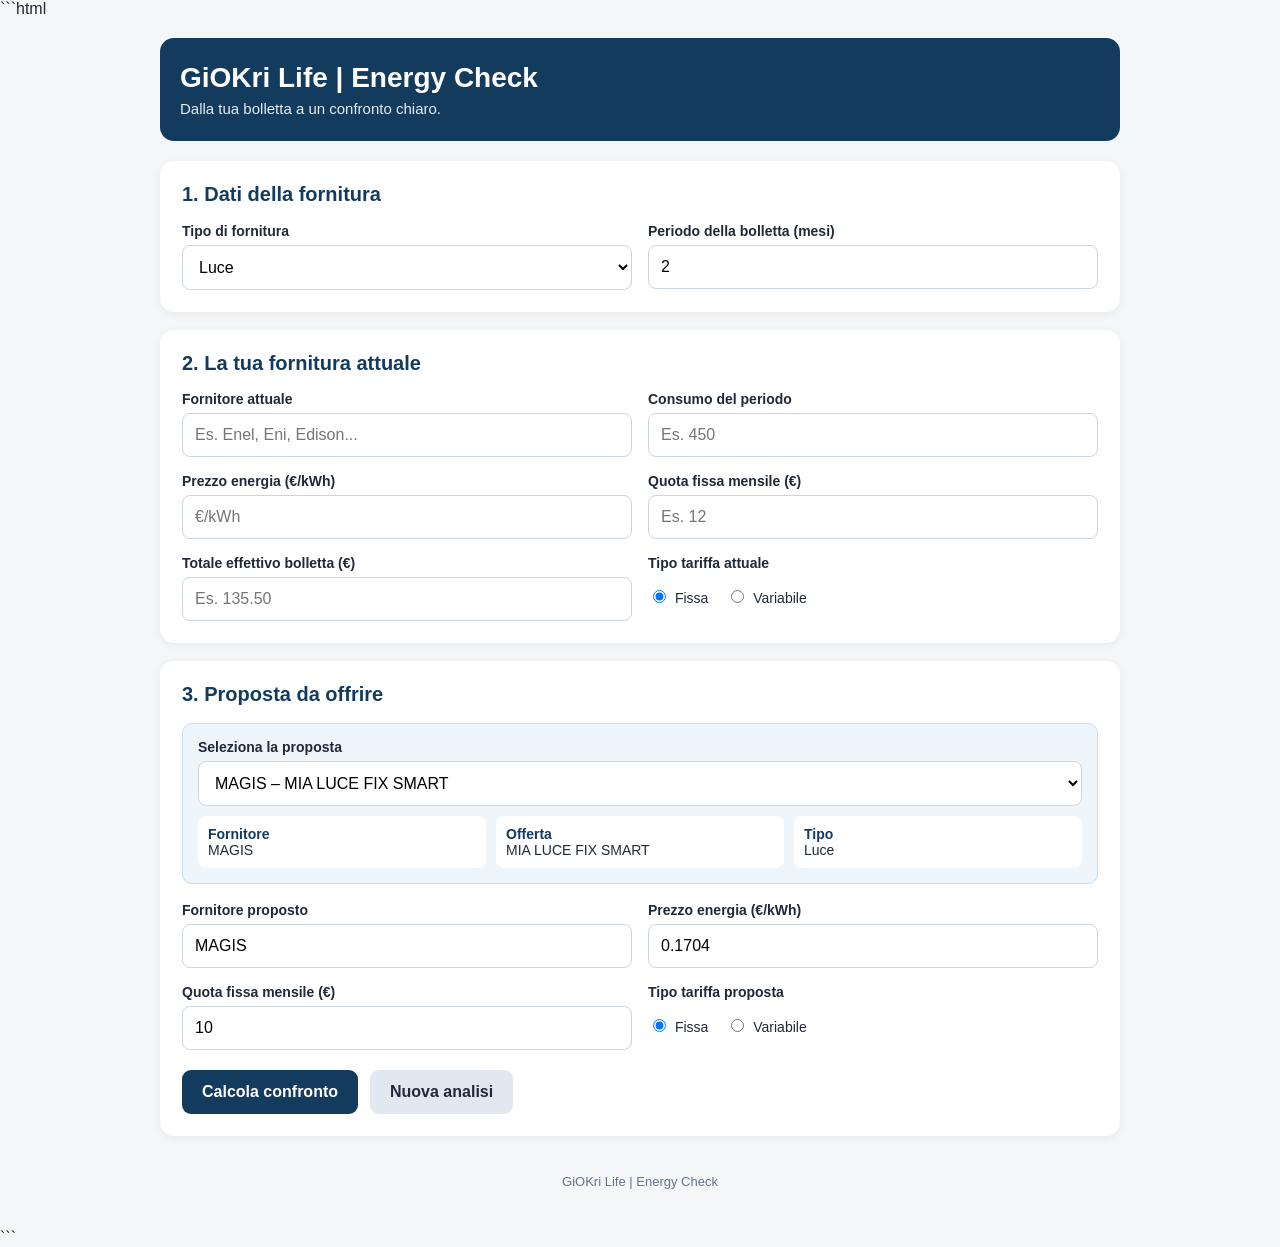
==== commit a8db041c: "Update index.html" ====
--- a/index.html
+++ b/index.html
@@ -437,4 +437,1623 @@
         </label>
 
         <input
+          type="text"
+          id="fornitoreAttuale"
+          placeholder="Es. Enel, Eni, Edison..."
+        >
+
+      </div>
+
+
+      <div>
+
+        <label for="consumo">
+          Consumo del periodo
+        </label>
+
+        <input
+          type="number"
+          id="consumo"
+          min="0"
+          step="0.01"
+          placeholder="Es. 450"
+        >
+
+      </div>
+
+
+      <div>
+
+        <label id="labelPrezzoAttuale" for="prezzoAttuale">
+          Prezzo energia (€/kWh)
+        </label>
+
+        <input
+          type="number"
+          id="prezzoAttuale"
+          min="0"
+          step="0.0001"
+          placeholder="€/kWh"
+        >
+
+      </div>
+
+
+      <div>
+
+        <label for="quotaFissaAttuale">
+          Quota fissa mensile (€)
+        </label>
+
+        <input
+          type="number"
+          id="quotaFissaAttuale"
+          min="0"
+          step="0.01"
+          placeholder="Es. 12"
+        >
+
+      </div>
+
+
+      <div>
+
+        <label for="totaleBolletta">
+          Totale effettivo bolletta (€)
+        </label>
+
+        <input
+          type="number"
+          id="totaleBolletta"
+          min="0"
+          step="0.01"
+          placeholder="Es. 135.50"
+        >
+
+      </div>
+
+
+      <div>
+
+        <label>
+          Tipo tariffa attuale
+        </label>
+
+        <div class="radio-group">
+
+          <label>
+            <input
+              type="radio"
+              name="tariffaAttuale"
+              value="Fissa"
+              checked
+            >
+            Fissa
+          </label>
+
+          <label>
+            <input
+              type="radio"
+              name="tariffaAttuale"
+              value="Variabile"
+            >
+            Variabile
+          </label>
+
+        </div>
+
+      </div>
+
+    </div>
+
+  </div>
+
+
+  <!-- =====================================================
+       3. PROPOSTA GIOKRI
+       ===================================================== -->
+
+  <div class="card input-section">
+
+    <h2>
+      3. Proposta da offrire
+    </h2>
+
+
+    <div class="offer-box">
+
+      <label for="offertaSelezionata">
+        Seleziona la proposta
+      </label>
+
+      <select
+        id="offertaSelezionata"
+        onchange="caricaOfferta()"
+      >
+
+        <option value="magis_mia_luce_fix_smart">
+          MAGIS – MIA LUCE FIX SMART
+        </option>
+
+        <option value="magis_mia_gas_fix_plus">
+          MAGIS – MIA GAS FIX PLUS
+        </option>
+
+        <option value="manuale">
+          Inserimento manuale
+        </option>
+
+      </select>
+
+
+      <div class="offer-info">
+
+        <div>
+
+          <strong>
+            Fornitore
+          </strong>
+
+          <br>
+
+          <span id="infoFornitore">
+            MAGIS
+          </span>
+
+        </div>
+
+
+        <div>
+
+          <strong>
+            Offerta
+          </strong>
+
+          <br>
+
+          <span id="infoOfferta">
+            MIA LUCE FIX SMART
+          </span>
+
+        </div>
+
+
+        <div>
+
+          <strong>
+            Tipo
+          </strong>
+
+          <br>
+
+          <span id="infoTipo">
+            Luce
+          </span>
+
+        </div>
+
+      </div>
+
+    </div>
+
+
+    <div class="grid">
+
+
+      <div>
+
+        <label for="fornitoreNuovo">
+          Fornitore proposto
+        </label>
+
+        <input
+          type="text"
+          id="fornitoreNuovo"
+        >
+
+      </div>
+
+
+      <div>
+
+        <label id="labelPrezzoNuovo" for="prezzoNuovo">
+          Prezzo energia (€/kWh)
+        </label>
+
+        <input
+          type="number"
+          id="prezzoNuovo"
+          min="0"
+          step="0.0001"
+        >
+
+      </div>
+
+
+      <div>
+
+        <label for="quotaFissaNuova">
+          Quota fissa mensile (€)
+        </label>
+
+        <input
+          type="number"
+          id="quotaFissaNuova"
+          min="0"
+          step="0.01"
+        >
+
+      </div>
+
+
+      <div>
+
+        <label>
+          Tipo tariffa proposta
+        </label>
+
+        <div class="radio-group">
+
+          <label>
+            <input
+              type="radio"
+              name="tariffaNuova"
+              value="Fissa"
+              checked
+            >
+            Fissa
+          </label>
+
+          <label>
+            <input
+              type="radio"
+              name="tariffaNuova"
+              value="Variabile"
+            >
+            Variabile
+          </label>
+
+        </div>
+
+      </div>
+
+    </div>
+
+
+    <div class="buttons">
+
+      <button
+        class="btn-primary"
+        onclick="calcolaConfronto()"
+      >
+        Calcola confronto
+      </button>
+
+
+      <button
+        class="btn-secondary"
+        onclick="nuovaAnalisi()"
+      >
+        Nuova analisi
+      </button>
+
+    </div>
+
+  </div>
+
+
+  <!-- =====================================================
+       RISULTATO
+       ===================================================== -->
+
+  <div
+    class="card"
+    id="risultato"
+  >
+
+    <h2>
+      Confronto Energia
+    </h2>
+
+
+    <div class="result-grid">
+
+
+      <!-- =================================================
+           FORNITURA ATTUALE
+           ================================================= -->
+
+      <div class="result-box">
+
+        <h3>
+          Fornitura attuale
+        </h3>
+
+
+        <div class="result-line">
+
+          <span>
+            Fornitore
+          </span>
+
+          <strong id="risFornitoreAttuale">
+            -
+          </strong>
+
+        </div>
+
+
+        <div class="result-line">
+
+          <span>
+            Tariffa
+          </span>
+
+          <strong id="risTariffaAttuale">
+            -
+          </strong>
+
+        </div>
+
+
+        <div class="result-line">
+
+          <span id="risLabelPrezzoAttuale">
+            Prezzo energia (€/kWh)
+          </span>
+
+          <strong id="risPrezzoAttuale">
+            -
+          </strong>
+
+        </div>
+
+
+        <div class="result-line">
+
+          <span>
+            Quota fissa mensile
+          </span>
+
+          <strong id="risQuotaFissaAttuale">
+            -
+          </strong>
+
+        </div>
+
+
+        <div class="result-line">
+
+          <span>
+            Costo periodo
+          </span>
+
+          <strong id="risCostoAttuale">
+            -
+          </strong>
+
+        </div>
+
+
+        <div class="result-line">
+
+          <span>
+            Proiezione annuale
+          </span>
+
+          <strong id="risAnnualeAttuale">
+            -
+          </strong>
+
+        </div>
+
+      </div>
+
+
+      <!-- =================================================
+           PROPOSTA GIOKRI
+           ================================================= -->
+
+      <div class="result-box">
+
+        <h3>
+          Proposta GiOKri
+        </h3>
+
+
+        <div class="result-line">
+
+          <span>
+            Fornitore
+          </span>
+
+          <strong id="risFornitoreNuovo">
+            -
+          </strong>
+
+        </div>
+
+
+        <div class="result-line">
+
+          <span>
+            Tariffa
+          </span>
+
+          <strong id="risTariffaNuova">
+            -
+          </strong>
+
+        </div>
+
+
+        <div class="result-line">
+
+          <span id="risLabelPrezzoNuovo">
+            Prezzo energia (€/kWh)
+          </span>
+
+          <strong id="risPrezzoNuovo">
+            -
+          </strong>
+
+        </div>
+
+
+        <div class="result-line">
+
+          <span>
+            Quota fissa mensile
+          </span>
+
+          <strong id="risQuotaFissaNuova">
+            -
+          </strong>
+
+        </div>
+
+
+        <div class="result-line">
+
+          <span>
+            Costo periodo
+          </span>
+
+          <strong id="risCostoNuovo">
+            -
+          </strong>
+
+        </div>
+
+
+        <div class="result-line">
+
+          <span>
+            Proiezione annuale
+          </span>
+
+          <strong id="risAnnualeNuovo">
+            -
+          </strong>
+
+        </div>
+
+      </div>
+
+    </div>
+
+
+    <!-- =================================================
+         RISPARMIO
+         ================================================= -->
+
+    <div class="saving-box">
+
+      <div>
+        Risparmio annuo stimato
+      </div>
+
+
+      <div
+        class="big-number"
+        id="risparmioAnnuale"
+      >
+        € 0,00
+      </div>
+
+
+      <div>
+
+        Risparmio mensile stimato:
+
+        <strong id="risparmioMensile">
+          € 0,00
+        </strong>
+
+      </div>
+
+
+      <div>
+
+        Incidenza del risparmio:
+
+        <strong id="risparmioPercentuale">
+          0%
+        </strong>
+
+      </div>
+
+    </div>
+
+
+    <!-- =================================================
+         CONTROLLO BOLLETTA
+         ================================================= -->
+
+    <div id="controlloBolletta"></div>
+
+
+    <div class="note">
+
+      <strong>
+        Nota metodologica:
+      </strong>
+
+      <br>
+
+      Il confronto viene effettuato utilizzando i dati
+      inseriti nella presente analisi: consumo, prezzo
+      dell'energia e quota fissa mensile.
+
+      La proiezione annuale è ottenuta rapportando il costo
+      del periodo alla durata della bolletta e moltiplicandolo
+      per 12 mesi.
+
+      Il calcolo è quindi uno strumento di confronto
+      semplificato e non sostituisce il dettaglio completo
+      della bolletta, che può comprendere imposte, IVA,
+      trasporto, gestione contatore, oneri e altre componenti.
+
+    </div>
+
+
+    <div class="buttons">
+
+      <button
+        class="btn-print"
+        onclick="window.print()"
+      >
+        Stampa / Salva PDF
+      </button>
+
+
+      <button
+        class="btn-secondary"
+        onclick="nuovaAnalisi()"
+      >
+        Nuova analisi
+      </button>
+
+    </div>
+
+  </div>
+
+
+  <footer>
+    GiOKri Life | Energy Check
+  </footer>
+
+</div>
+
+
+<script>
+
+
+/* ==========================================================
+   DATABASE OFFERTE GIOKRI
+   ========================================================== */
+
+const OFFERTE_GIOKRI = {
+
+
+  /* --------------------------------------------------------
+     MAGIS - LUCE
+     -------------------------------------------------------- */
+
+  magis_mia_luce_fix_smart: {
+
+    fornitore: "MAGIS",
+
+    nome: "MIA LUCE FIX SMART",
+
+    tipo: "luce",
+
+    tariffa: "Fissa",
+
+    prezzo: 0.1704,
+
+    quotaFissa: 10.00,
+
+    unita: "kWh"
+
+  },
+
+
+  /* --------------------------------------------------------
+     MAGIS - GAS
+     -------------------------------------------------------- */
+
+  magis_mia_gas_fix_plus: {
+
+    fornitore: "MAGIS",
+
+    nome: "MIA GAS FIX PLUS",
+
+    tipo: "gas",
+
+    tariffa: "Fissa",
+
+    prezzo: 0.695,
+
+    quotaFissa: 12.50,
+
+    unita: "Smc"
+
+  }
+
+};
+
+
+/* ==========================================================
+   FUNZIONE EURO
+   ========================================================== */
+
+function euro(valore) {
+
+  return new Intl.NumberFormat(
+    "it-IT",
+    {
+      style: "currency",
+      currency: "EUR"
+    }
+  ).format(valore);
+
+}
+
+
+/* ==========================================================
+   FUNZIONE NUMERO
+   ========================================================== */
+
+function numero(
+  valore,
+  decimali = 2
+) {
+
+  return new Intl.NumberFormat(
+    "it-IT",
+    {
+      minimumFractionDigits: decimali,
+      maximumFractionDigits: decimali
+    }
+  ).format(valore);
+
+}
+
+
+/* ==========================================================
+   AGGIORNA ETICHETTE LUCE / GAS
+   ========================================================== */
+
+function aggiornaEtichetteUnita() {
+
+  const tipo =
+    document.getElementById(
+      "tipoEnergia"
+    ).value;
+
+
+  const unita =
+    tipo === "gas"
+      ? "Smc"
+      : "kWh";
+
+
+  const labelPrezzo =
+    tipo === "gas"
+      ? "Prezzo gas (€/Smc)"
+      : "Prezzo energia (€/kWh)";
+
+
+  document.getElementById(
+    "labelPrezzoAttuale"
+  ).textContent =
+    labelPrezzo;
+
+
+  document.getElementById(
+    "labelPrezzoNuovo"
+  ).textContent =
+    labelPrezzo;
+
+
+  document.getElementById(
+    "risLabelPrezzoAttuale"
+  ).textContent =
+    labelPrezzo;
+
+
+  document.getElementById(
+    "risLabelPrezzoNuovo"
+  ).textContent =
+    labelPrezzo;
+
+}
+
+
+/* ==========================================================
+   AGGIORNA TIPO ENERGIA
+   ========================================================== */
+
+function aggiornaTipoEnergia() {
+
+  const tipo =
+    document.getElementById(
+      "tipoEnergia"
+    ).value;
+
+
+  const select =
+    document.getElementById(
+      "offertaSelezionata"
+    );
+
+
+  const offerta =
+    OFFERTE_GIOKRI[
+      select.value
+    ];
+
+
+  /*
+   * Se l'offerta selezionata non è compatibile
+   * con il tipo di energia scelto, seleziona
+   * automaticamente una proposta compatibile.
+   */
+
+  if (
+    offerta &&
+    offerta.tipo !== tipo
+  ) {
+
+    let trovata = false;
+
+
+    for (
+      const chiave in OFFERTE_GIOKRI
+    ) {
+
+      if (
+        OFFERTE_GIOKRI[chiave].tipo === tipo
+      ) {
+
+        select.value = chiave;
+
+        trovata = true;
+
+        break;
+
+      }
+
+    }
+
+
+    if (!trovata) {
+
+      select.value =
+        "manuale";
+
+    }
+
+  }
+
+
+  aggiornaEtichetteUnita();
+
+  caricaOfferta();
+
+}
+
+
+/* ==========================================================
+   CARICA OFFERTA
+   ========================================================== */
+
+function caricaOfferta() {
+
+  const chiave =
+    document.getElementById(
+      "offertaSelezionata"
+    ).value;
+
+
+  aggiornaEtichetteUnita();
+
+
+  if (
+    chiave === "manuale"
+  ) {
+
+    document.getElementById(
+      "infoFornitore"
+    ).textContent =
+      "Manuale";
+
+
+    document.getElementById(
+      "infoOfferta"
+    ).textContent =
+      "Inserimento manuale";
+
+
+    document.getElementById(
+      "infoTipo"
+    ).textContent =
+      document.getElementById(
+        "tipoEnergia"
+      ).value === "gas"
+        ? "Gas"
+        : "Luce";
+
+
+    return;
+
+  }
+
+
+  const offerta =
+    OFFERTE_GIOKRI[chiave];
+
+
+  if (!offerta) {
+    return;
+  }
+
+
+  /*
+   * Tipo energia
+   */
+
+  document.getElementById(
+    "tipoEnergia"
+  ).value =
+    offerta.tipo;
+
+
+  aggiornaEtichetteUnita();
+
+
+  /*
+   * Informazioni sintetiche
+   */
+
+  document.getElementById(
+    "infoFornitore"
+  ).textContent =
+    offerta.fornitore;
+
+
+  document.getElementById(
+    "infoOfferta"
+  ).textContent =
+    offerta.nome;
+
+
+  document.getElementById(
+    "infoTipo"
+  ).textContent =
+    offerta.tipo === "gas"
+      ? "Gas"
+      : "Luce";
+
+
+  /*
+   * Campi compilati automaticamente
+   */
+
+  document.getElementById(
+    "fornitoreNuovo"
+  ).value =
+    offerta.fornitore;
+
+
+  document.getElementById(
+    "prezzoNuovo"
+  ).value =
+    offerta.prezzo;
+
+
+  document.getElementById(
+    "quotaFissaNuova"
+  ).value =
+    offerta.quotaFissa;
+
+
+  /*
+   * Tipo tariffa
+   */
+
+  const radioTariffa =
+    document.querySelector(
+      'input[name="tariffaNuova"][value="' +
+      offerta.tariffa +
+      '"]'
+    );
+
+
+  if (radioTariffa) {
+
+    radioTariffa.checked =
+      true;
+
+  }
+
+}
+
+
+/* ==========================================================
+   CALCOLO CONFRONTO
+   ========================================================== */
+
+function calcolaConfronto() {
+
+
+  const mesi =
+    parseFloat(
+      document.getElementById(
+        "mesi"
+      ).value
+    );
+
+
+  const consumo =
+    parseFloat(
+      document.getElementById(
+        "consumo"
+      ).value
+    );
+
+
+  const prezzoAttuale =
+    parseFloat(
+      document.getElementById(
+        "prezzoAttuale"
+      ).value
+    );
+
+
+  const quotaFissaAttuale =
+    parseFloat(
+      document.getElementById(
+        "quotaFissaAttuale"
+      ).value
+    );
+
+
+  const prezzoNuovo =
+    parseFloat(
+      document.getElementById(
+        "prezzoNuovo"
+      ).value
+    );
+
+
+  const quotaFissaNuova =
+    parseFloat(
+      document.getElementById(
+        "quotaFissaNuova"
+      ).value
+    );
+
+
+  const fornitoreAttuale =
+    document.getElementById(
+      "fornitoreAttuale"
+    ).value.trim();
+
+
+  const fornitoreNuovo =
+    document.getElementById(
+      "fornitoreNuovo"
+    ).value.trim();
+
+
+  const totaleBolletta =
+    parseFloat(
+      document.getElementById(
+        "totaleBolletta"
+      ).value
+    );
+
+
+  const tipoEnergia =
+    document.getElementById(
+      "tipoEnergia"
+    ).value;
+
+
+  /*
+   * Controllo dati minimi
+   */
+
+  if (
+
+    !mesi ||
+    mesi <= 0 ||
+
+    isNaN(consumo) ||
+    consumo < 0 ||
+
+    isNaN(prezzoAttuale) ||
+    prezzoAttuale < 0 ||
+
+    isNaN(quotaFissaAttuale) ||
+    quotaFissaAttuale < 0 ||
+
+    isNaN(prezzoNuovo) ||
+    prezzoNuovo < 0 ||
+
+    isNaN(quotaFissaNuova) ||
+    quotaFissaNuova < 0
+
+  ) {
+
+    alert(
+      "Controlla i dati inseriti prima di procedere."
+    );
+
+    return;
+
+  }
+
+
+  /*
+   * Tariffe
+   */
+
+  const tariffaAttuale =
+    document.querySelector(
+      'input[name="tariffaAttuale"]:checked'
+    ).value;
+
+
+  const tariffaNuova =
+    document.querySelector(
+      'input[name="tariffaNuova"]:checked'
+    ).value;
+
+
+  /*
+   * COSTO ATTUALE
+   */
+
+  const costoEnergiaAttuale =
+    consumo *
+    prezzoAttuale;
+
+
+  const costoFissoAttuale =
+    quotaFissaAttuale *
+    mesi;
+
+
+  const costoPeriodoAttuale =
+    costoEnergiaAttuale +
+    costoFissoAttuale;
+
+
+  const costoAnnualeAttuale =
+    (
+      costoPeriodoAttuale /
+      mesi
+    ) * 12;
+
+
+  /*
+   * COSTO NUOVO
+   */
+
+  const costoEnergiaNuovo =
+    consumo *
+    prezzoNuovo;
+
+
+  const costoFissoNuovo =
+    quotaFissaNuova *
+    mesi;
+
+
+  const costoPeriodoNuovo =
+    costoEnergiaNuovo +
+    costoFissoNuovo;
+
+
+  const costoAnnualeNuovo =
+    (
+      costoPeriodoNuovo /
+      mesi
+    ) * 12;
+
+
+  /*
+   * RISPARMIO
+   */
+
+  const risparmioAnnuale =
+    costoAnnualeAttuale -
+    costoAnnualeNuovo;
+
+
+  const risparmioMensile =
+    risparmioAnnuale /
+    12;
+
+
+  let percentualeRisparmio =
+    0;
+
+
+  if (
+    costoAnnualeAttuale > 0
+  ) {
+
+    percentualeRisparmio =
+      (
+        risparmioAnnuale /
+        costoAnnualeAttuale
+      ) * 100;
+
+  }
+
+
+  /*
+   * UNITÀ
+   */
+
+  const unita =
+    tipoEnergia === "gas"
+      ? "Smc"
+      : "kWh";
+
+
+  /*
+   * RISULTATI FORNITURA ATTUALE
+   */
+
+  document.getElementById(
+    "risFornitoreAttuale"
+  ).textContent =
+    fornitoreAttuale ||
+    "Non indicato";
+
+
+  document.getElementById(
+    "risTariffaAttuale"
+  ).textContent =
+    tariffaAttuale;
+
+
+  document.getElementById(
+    "risPrezzoAttuale"
+  ).textContent =
+    numero(
+      prezzoAttuale,
+      4
+    ) +
+    " €/" +
+    unita;
+
+
+  document.getElementById(
+    "risQuotaFissaAttuale"
+  ).textContent =
+    euro(
+      quotaFissaAttuale
+    ) +
+    "/mese";
+
+
+  document.getElementById(
+    "risCostoAttuale"
+  ).textContent =
+    euro(
+      costoPeriodoAttuale
+    );
+
+
+  document.getElementById(
+    "risAnnualeAttuale"
+  ).textContent =
+    euro(
+      costoAnnualeAttuale
+    );
+
+
+  /*
+   * RISULTATI PROPOSTA GIOKRI
+   */
+
+  document.getElementById(
+    "risFornitoreNuovo"
+  ).textContent =
+    fornitoreNuovo ||
+    "Non indicato";
+
+
+  document.getElementById(
+    "risTariffaNuova"
+  ).textContent =
+    tariffaNuova;
+
+
+  document.getElementById(
+    "risPrezzoNuovo"
+  ).textContent =
+    numero(
+      prezzoNuovo,
+      4
+    ) +
+    " €/" +
+    unita;
+
+
+  document.getElementById(
+    "risQuotaFissaNuova"
+  ).textContent =
+    euro(
+      quotaFissaNuova
+    ) +
+    "/mese";
+
+
+  document.getElementById(
+    "risCostoNuovo"
+  ).textContent =
+    euro(
+      costoPeriodoNuovo
+    );
+
+
+  document.getElementById(
+    "risAnnualeNuovo"
+  ).textContent =
+    euro(
+      costoAnnualeNuovo
+    );
+
+
+  /*
+   * RISPARMIO
+   */
+
+  document.getElementById(
+    "risparmioAnnuale"
+  ).textContent =
+    euro(
+      risparmioAnnuale
+    );
+
+
+  document.getElementById(
+    "risparmioMensile"
+  ).textContent =
+    euro(
+      risparmioMensile
+    );
+
+
+  document.getElementById(
+    "risparmioPercentuale"
+  ).textContent =
+    numero(
+      percentualeRisparmio,
+      1
+    ) +
+    "%";
+
+
+  /*
+   * CONTROLLO BOLLETTA
+   */
+
+  const controllo =
+    document.getElementById(
+      "controlloBolletta"
+    );
+
+
+  controllo.innerHTML = "";
+
+
+  if (
+    !isNaN(totaleBolletta) &&
+    totaleBolletta > 0
+  ) {
+
+    const differenza =
+      totaleBolletta -
+      costoPeriodoAttuale;
+
+
+    const differenzaAssoluta =
+      Math.abs(
+        differenza
+      );
+
+
+    const percentualeDifferenza =
+      totaleBolletta > 0
+        ? (
+            differenzaAssoluta /
+            totaleBolletta
+          ) * 100
+        : 0;
+
+
+    if (
+      percentualeDifferenza <= 10
+    ) {
+
+      controllo.innerHTML = `
+
+        <div class="success-box">
+
+          <strong>
+            ✓ Controllo bolletta
+          </strong>
+
+          <br><br>
+
+          Totale bolletta inserito:
+          <strong>
+            ${euro(totaleBolletta)}
+          </strong>
+
+          <br>
+
+          Costo semplificato calcolato:
+          <strong>
+            ${euro(costoPeriodoAttuale)}
+          </strong>
+
+          <br>
+
+          Differenza:
+          <strong>
+            ${euro(differenzaAssoluta)}
+          </strong>
+
+          <br><br>
+
+          I dati risultano sostanzialmente
+          coerenti per un confronto semplificato.
+
+        </div>
+
+      `;
+
+    } else {
+
+      controllo.innerHTML = `
+
+        <div class="warning-box">
+
+          <strong>
+            ⚠ Controllo bolletta
+          </strong>
+
+          <br><br>
+
+          Totale bolletta inserito:
+          <strong>
+            ${euro(totaleBolletta)}
+          </strong>
+
+          <br>
+
+          Costo semplificato calcolato:
+          <strong>
+            ${euro(costoPeriodoAttuale)}
+          </strong>
+
+          <br>
+
+          Differenza:
+          <strong>
+            ${euro(differenzaAssoluta)}
+          </strong>
+
+          <br><br>
+
+          La differenza è superiore al 10%.
+          È probabile che nella bolletta siano presenti
+          ulteriori componenti di costo non considerate
+          nel calcolo semplificato.
+
+        </div>
+
+      `;
+
+    }
+
+  }
+
+
+  /*
+   * MOSTRA RISULTATO
+   */
+
+  document.getElementById(
+    "risultato"
+  ).style.display =
+    "block";
+
+
+  /*
+   * SCROLL AL RISULTATO
+   */
+
+  document.getElementById(
+    "risultato"
+  ).scrollIntoView({
+    behavior: "smooth",
+    block: "start"
+  });
+
+}
+
+
+/* ==========================================================
+   NUOVA ANALISI
+   ========================================================== */
+
+function nuovaAnalisi() {
+
+
+  /*
+   * Reset fornitura attuale
+   */
+
+  document.getElementById(
+    "fornitoreAttuale"
+  ).value = "";
+
+
+  document.getElementById(
+    "consumo"
+  ).value = "";
+
+
+  document.getElementById(
+    "prezzoAttuale"
+  ).value = "";
+
+
+  document.getElementById(
+    "quotaFissaAttuale"
+  ).value = "";
+
+
+  document.getElementById(
+    "totaleBolletta"
+  ).value = "";
+
+
+  /*
+   * Reset energia
+   */
+
+  document.getElementById(
+    "tipoEnergia"
+  ).value =
+    "luce";
+
+
+  document.getElementById(
+    "mesi"
+  ).value =
+    2;
+
+
+  /*
+   * Reset proposta
+   */
+
+  document.getElementById(
+    "offertaSelezionata"
+  ).value =
+    "magis_mia_luce_fix_smart";
+
+
+  /*
+   * Tariffa attuale
+   */
+
+  document.querySelector(
+    'input[name="tariffaAttuale"][value="Fissa"]'
+  ).checked =
+    true;
+
+
+  /*
+   * Tariffa nuova
+   */
+
+  document.querySelector(
+    'input[name="tariffaNuova"][value="Fissa"]'
+  ).checked =
+    true;
+
+
+  /*
+   * Nasconde risultato
+   */
+
+  document.getElementById(
+    "risultato"
+  ).style.display =
+    "none";
+
+
+  /*
+   * Cancella controllo
+   */
+
+  document.getElementById(
+    "controlloBolletta"
+  ).innerHTML =
+    "";
+
+
+  /*
+   * Ripristina offerta MAGIS luce
+   */
+
+  aggiornaEtichetteUnita();
+
+  caricaOfferta();
+
+
+  /*
+   * Torna all'inizio
+   */
+
+  window.scrollTo({
+    top: 0,
+    behavior: "smooth"
+  });
+
+}
+
+
+/* ==========================================================
+   AVVIO
+   ========================================================== */
+
+document.addEventListener(
+  "DOMContentLoaded",
+  function() {
+
+    aggiornaEtichetteUnita();
+
+    caricaOfferta();
+
+  }
+);
+
+
+</script>
+
+</body>
+</html>
 ```
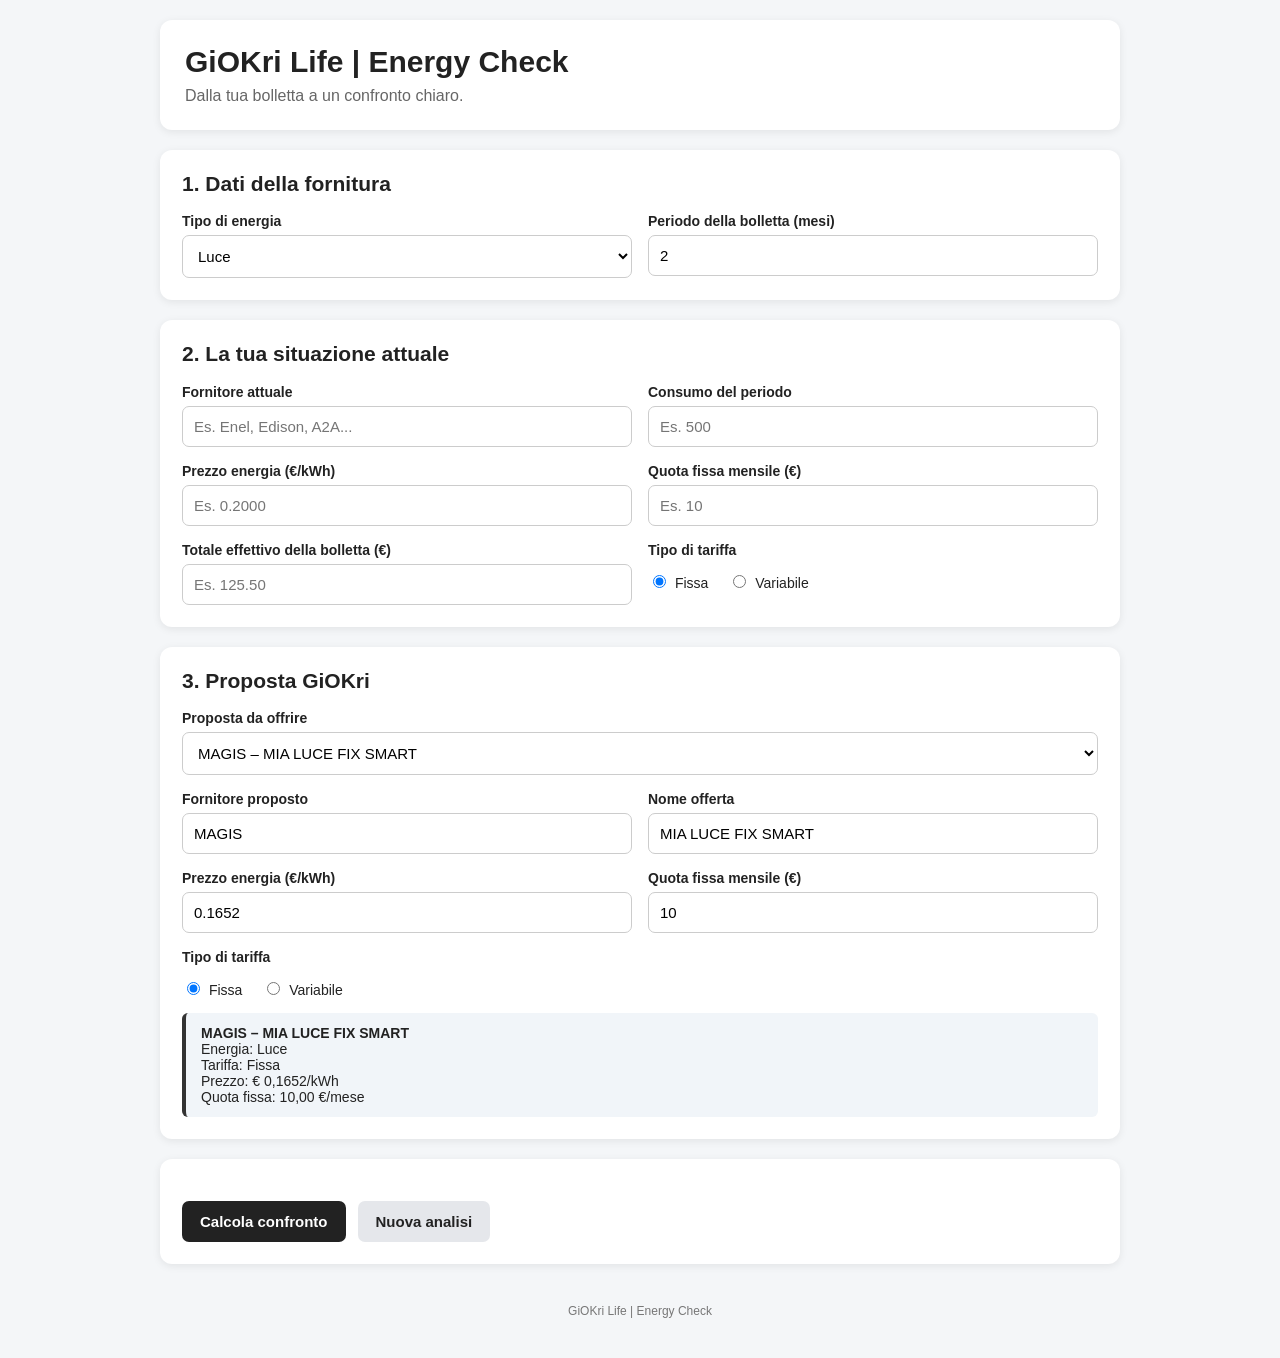
==== commit f073faac: "Update index.html" ====
--- a/index.html
+++ b/index.html
@@ -1,4 +1,3 @@
-```html
 <!DOCTYPE html>
 <html lang="it">
 <head>
@@ -16,7 +15,7 @@
       margin: 0;
       font-family: Arial, Helvetica, sans-serif;
       background: #f4f6f8;
-      color: #1f2937;
+      color: #222;
     }
 
     .container {
@@ -26,36 +25,35 @@
     }
 
     header {
-      background: #123b5d;
-      color: white;
-      padding: 24px 20px;
-      border-radius: 14px;
+      background: #ffffff;
+      padding: 25px;
+      border-radius: 12px;
       margin-bottom: 20px;
+      box-shadow: 0 2px 8px rgba(0,0,0,0.08);
     }
 
     header h1 {
-      margin: 0 0 6px 0;
-      font-size: 28px;
+      margin: 0 0 8px 0;
+      font-size: 30px;
     }
 
     header p {
       margin: 0;
-      opacity: 0.9;
-      font-size: 15px;
+      color: #666;
+      font-size: 16px;
     }
 
     .card {
-      background: white;
-      border-radius: 14px;
+      background: #ffffff;
       padding: 22px;
-      margin-bottom: 18px;
-      box-shadow: 0 2px 10px rgba(0,0,0,0.06);
+      border-radius: 12px;
+      margin-bottom: 20px;
+      box-shadow: 0 2px 8px rgba(0,0,0,0.08);
     }
 
     .card h2 {
       margin-top: 0;
-      color: #123b5d;
-      font-size: 20px;
+      font-size: 21px;
     }
 
     .grid {
@@ -64,40 +62,42 @@
       gap: 16px;
     }
 
-    .grid-3 {
-      display: grid;
-      grid-template-columns: repeat(3, 1fr);
-      gap: 16px;
+    .field {
+      display: flex;
+      flex-direction: column;
+    }
+
+    .field.full {
+      grid-column: 1 / -1;
     }
 
     label {
-      display: block;
       font-weight: bold;
+      margin-bottom: 6px;
       font-size: 14px;
-      margin-bottom: 6px;
     }
 
     input,
     select {
       width: 100%;
-      padding: 12px;
-      border: 1px solid #cbd5e1;
-      border-radius: 8px;
-      font-size: 16px;
-      background: white;
+      padding: 11px;
+      border: 1px solid #ccc;
+      border-radius: 7px;
+      font-size: 15px;
+      background: #fff;
     }
 
     input:focus,
     select:focus {
       outline: none;
-      border-color: #123b5d;
+      border-color: #555;
     }
 
     .radio-group {
       display: flex;
-      gap: 18px;
+      gap: 20px;
       align-items: center;
-      padding-top: 10px;
+      padding-top: 8px;
     }
 
     .radio-group label {
@@ -110,58 +110,13 @@
       margin-right: 5px;
     }
 
-    .offer-box {
-      background: #eef6fb;
-      border: 1px solid #c8ddeb;
-      border-radius: 10px;
-      padding: 15px;
-      margin-bottom: 18px;
-    }
-
-    .offer-box strong {
-      color: #123b5d;
-    }
-
     .offer-info {
-      display: grid;
-      grid-template-columns: repeat(3, 1fr);
-      gap: 10px;
-      margin-top: 10px;
-    }
-
-    .offer-info div {
-      background: white;
-      padding: 10px;
-      border-radius: 8px;
+      background: #f1f5f9;
+      border-left: 4px solid #333;
+      padding: 12px 15px;
+      border-radius: 6px;
+      margin-top: 15px;
       font-size: 14px;
-    }
-
-    button {
-      border: none;
-      border-radius: 9px;
-      padding: 13px 20px;
-      font-size: 16px;
-      font-weight: bold;
-      cursor: pointer;
-    }
-
-    .btn-primary {
-      background: #123b5d;
-      color: white;
-    }
-
-    .btn-primary:hover {
-      background: #0e2f4a;
-    }
-
-    .btn-secondary {
-      background: #e2e8f0;
-      color: #1f2937;
-    }
-
-    .btn-print {
-      background: #0f766e;
-      color: white;
     }
 
     .buttons {
@@ -171,6 +126,34 @@
       margin-top: 20px;
     }
 
+    button {
+      border: none;
+      border-radius: 7px;
+      padding: 12px 18px;
+      font-size: 15px;
+      font-weight: bold;
+      cursor: pointer;
+    }
+
+    .btn-primary {
+      background: #222;
+      color: white;
+    }
+
+    .btn-secondary {
+      background: #e5e7eb;
+      color: #222;
+    }
+
+    .btn-success {
+      background: #2f7d32;
+      color: white;
+    }
+
+    button:hover {
+      opacity: 0.9;
+    }
+
     #risultato {
       display: none;
     }
@@ -182,80 +165,88 @@
     }
 
     .result-box {
-      border: 1px solid #dbe3ea;
-      border-radius: 12px;
+      border: 1px solid #ddd;
+      border-radius: 10px;
       padding: 18px;
+      background: #fafafa;
     }
 
     .result-box h3 {
       margin-top: 0;
-      color: #123b5d;
-    }
-
-    .result-line {
+      margin-bottom: 14px;
+    }
+
+    .result-row {
       display: flex;
       justify-content: space-between;
       gap: 15px;
-      padding: 8px 0;
-      border-bottom: 1px solid #edf0f2;
-    }
-
-    .result-line:last-child {
+      padding: 7px 0;
+      border-bottom: 1px solid #e5e5e5;
+      font-size: 14px;
+    }
+
+    .result-row:last-child {
       border-bottom: none;
     }
 
-    .big-number {
-      font-size: 30px;
+    .result-row strong {
+      text-align: right;
+    }
+
+    .saving-box {
+      margin-top: 20px;
+      padding: 20px;
+      border-radius: 10px;
+      background: #eef7ee;
+      border: 1px solid #c9dfc9;
+    }
+
+    .saving-main {
+      font-size: 27px;
       font-weight: bold;
-      color: #0f766e;
-      margin: 8px 0;
-    }
-
-    .saving-box {
-      background: #ecfdf5;
-      border: 1px solid #a7f3d0;
-      border-radius: 12px;
-      padding: 20px;
-      margin-top: 18px;
-      text-align: center;
-    }
-
-    .warning-box {
-      background: #fff7ed;
-      border: 1px solid #fed7aa;
-      border-radius: 10px;
+      margin-bottom: 8px;
+    }
+
+    .saving-detail {
+      font-size: 16px;
+    }
+
+    .warning {
+      margin-top: 20px;
       padding: 15px;
-      margin-top: 15px;
-    }
-
-    .success-box {
-      background: #ecfdf5;
-      border: 1px solid #a7f3d0;
-      border-radius: 10px;
+      border-radius: 8px;
+      background: #fff7df;
+      border: 1px solid #ead38a;
+    }
+
+    .success {
+      margin-top: 20px;
       padding: 15px;
-      margin-top: 15px;
-    }
-
-    .note {
+      border-radius: 8px;
+      background: #eef7ee;
+      border: 1px solid #c9dfc9;
+    }
+
+    .method {
+      margin-top: 20px;
+      padding: 15px;
+      background: #f7f7f7;
+      border-radius: 8px;
       font-size: 13px;
-      color: #64748b;
-      margin-top: 15px;
+      color: #555;
       line-height: 1.5;
     }
 
     footer {
       text-align: center;
-      color: #64748b;
-      font-size: 13px;
-      padding: 20px;
+      color: #777;
+      font-size: 12px;
+      padding: 20px 0;
     }
 
     @media (max-width: 700px) {
-
       .grid,
-      .grid-3,
-      .result-grid,
-      .offer-info {
+      .result-grid {
         grid-template-columns: 1fr;
       }
 
@@ -263,175 +254,111 @@
         padding: 12px;
       }
 
-      header {
-        padding: 20px 16px;
+      header h1 {
+        font-size: 25px;
       }
 
-      header h1 {
-        font-size: 24px;
+      .result-row {
+        flex-direction: column;
+        gap: 3px;
       }
 
-      .card {
-        padding: 17px;
+      .result-row strong {
+        text-align: left;
       }
-
-      .buttons {
-        flex-direction: column;
-      }
-
-      button {
-        width: 100%;
-      }
-
     }
 
     @media print {
-
       body {
         background: white;
       }
 
       .container {
-        max-width: 100%;
+        max-width: none;
         padding: 0;
       }
 
       header {
-        background: white;
-        color: black;
-        padding: 0 0 15px 0;
-        border-bottom: 2px solid #123b5d;
-        border-radius: 0;
-      }
-
-      header h1 {
-        color: #123b5d;
+        box-shadow: none;
+        border: none;
+        padding: 10px 0 20px 0;
       }
 
       .input-section,
       .buttons,
-      footer {
+      footer,
+      .no-print {
         display: none !important;
-      }
-
-      .card {
-        box-shadow: none;
-        border: none;
-        padding: 10px 0;
       }
 
       #risultato {
         display: block !important;
       }
 
-      .result-box {
-        break-inside: avoid;
+      .card {
+        box-shadow: none;
+        border: 1px solid #ddd;
       }
 
-      .saving-box {
-        break-inside: avoid;
+      .result-grid {
+        grid-template-columns: repeat(2, 1fr);
       }
-
-    }
-
+    }
   </style>
 </head>
 
-
 <body>
 
 <div class="container">
 
-
-  <!-- =====================================================
-       INTESTAZIONE
-       ===================================================== -->
-
   <header>
-
-    <h1>
-      GiOKri Life | Energy Check
-    </h1>
-
-    <p>
-      Dalla tua bolletta a un confronto chiaro.
-    </p>
-
+    <h1>GiOKri Life | Energy Check</h1>
+    <p>Dalla tua bolletta a un confronto chiaro.</p>
   </header>
 
 
-  <!-- =====================================================
-       1. DATI GENERALI
-       ===================================================== -->
-
-  <div class="card input-section">
-
-    <h2>
-      1. Dati della fornitura
-    </h2>
+  <!-- DATI GENERALI -->
+  <section class="card input-section">
+
+    <h2>1. Dati della fornitura</h2>
 
     <div class="grid">
 
-      <div>
-
-        <label for="tipoEnergia">
-          Tipo di fornitura
-        </label>
-
-        <select
-          id="tipoEnergia"
-          onchange="aggiornaTipoEnergia()"
-        >
-
-          <option value="luce">
-            Luce
-          </option>
-
-          <option value="gas">
-            Gas
-          </option>
-
+      <div class="field">
+        <label for="tipoEnergia">Tipo di energia</label>
+
+        <select id="tipoEnergia" onchange="aggiornaTipoEnergia()">
+          <option value="luce">Luce</option>
+          <option value="gas">Gas</option>
         </select>
-
-      </div>
-
-
-      <div>
-
-        <label for="mesi">
-          Periodo della bolletta (mesi)
-        </label>
+      </div>
+
+
+      <div class="field">
+        <label for="mesi">Periodo della bolletta (mesi)</label>
 
         <input
           type="number"
           id="mesi"
+          value="2"
           min="1"
           step="1"
-          value="2"
         >
-
       </div>
 
     </div>
 
-  </div>
-
-
-  <!-- =====================================================
-       2. FORNITURA ATTUALE
-       ===================================================== -->
-
-  <div class="card input-section">
-
-    <h2>
-      2. La tua fornitura attuale
-    </h2>
+  </section>
+
+
+  <!-- FORNITURA ATTUALE -->
+  <section class="card input-section">
+
+    <h2>2. La tua situazione attuale</h2>
 
     <div class="grid">
 
-
-      <div>
-
+      <div class="field">
         <label for="fornitoreAttuale">
           Fornitore attuale
         </label>
@@ -439,14 +366,12 @@
         <input
           type="text"
           id="fornitoreAttuale"
-          placeholder="Es. Enel, Eni, Edison..."
+          placeholder="Es. Enel, Edison, A2A..."
         >
-
-      </div>
-
-
-      <div>
-
+      </div>
+
+
+      <div class="field">
         <label for="consumo">
           Consumo del periodo
         </label>
@@ -454,32 +379,31 @@
         <input
           type="number"
           id="consumo"
+          placeholder="Es. 500"
           min="0"
           step="0.01"
-          placeholder="Es. 450"
         >
-
-      </div>
-
-
-      <div>
-
-        <label id="labelPrezzoAttuale" for="prezzoAttuale">
+      </div>
+
+
+      <div class="field">
+
+        <label id="labelPrezzoAttuale">
           Prezzo energia (€/kWh)
         </label>
 
         <input
           type="number"
           id="prezzoAttuale"
+          placeholder="Es. 0.2000"
           min="0"
           step="0.0001"
-          placeholder="€/kWh"
         >
 
       </div>
 
 
-      <div>
+      <div class="field">
 
         <label for="quotaFissaAttuale">
           Quota fissa mensile (€)
@@ -488,36 +412,34 @@
         <input
           type="number"
           id="quotaFissaAttuale"
+          placeholder="Es. 10"
           min="0"
           step="0.01"
-          placeholder="Es. 12"
         >
 
       </div>
 
 
-      <div>
+      <div class="field">
 
         <label for="totaleBolletta">
-          Totale effettivo bolletta (€)
+          Totale effettivo della bolletta (€)
         </label>
 
         <input
           type="number"
           id="totaleBolletta"
+          placeholder="Es. 125.50"
           min="0"
           step="0.01"
-          placeholder="Es. 135.50"
         >
 
       </div>
 
 
-      <div>
-
-        <label>
-          Tipo tariffa attuale
-        </label>
+      <div class="field">
+
+        <label>Tipo di tariffa</label>
 
         <div class="radio-group">
 
@@ -546,101 +468,45 @@
 
     </div>
 
-  </div>
-
-
-  <!-- =====================================================
-       3. PROPOSTA GIOKRI
-       ===================================================== -->
-
-  <div class="card input-section">
-
-    <h2>
-      3. Proposta da offrire
-    </h2>
-
-
-    <div class="offer-box">
-
-      <label for="offertaSelezionata">
-        Seleziona la proposta
-      </label>
-
-      <select
-        id="offertaSelezionata"
-        onchange="caricaOfferta()"
-      >
-
-        <option value="magis_mia_luce_fix_smart">
-          MAGIS – MIA LUCE FIX SMART
-        </option>
-
-        <option value="magis_mia_gas_fix_plus">
-          MAGIS – MIA GAS FIX PLUS
-        </option>
-
-        <option value="manuale">
-          Inserimento manuale
-        </option>
-
-      </select>
-
-
-      <div class="offer-info">
-
-        <div>
-
-          <strong>
-            Fornitore
-          </strong>
-
-          <br>
-
-          <span id="infoFornitore">
-            MAGIS
-          </span>
-
-        </div>
-
-
-        <div>
-
-          <strong>
-            Offerta
-          </strong>
-
-          <br>
-
-          <span id="infoOfferta">
-            MIA LUCE FIX SMART
-          </span>
-
-        </div>
-
-
-        <div>
-
-          <strong>
-            Tipo
-          </strong>
-
-          <br>
-
-          <span id="infoTipo">
-            Luce
-          </span>
-
-        </div>
-
-      </div>
-
-    </div>
-
+  </section>
+
+
+  <!-- PROPOSTA -->
+  <section class="card input-section">
+
+    <h2>3. Proposta GiOKri</h2>
 
     <div class="grid">
 
-
-      <div>
+      <div class="field full">
+
+        <label for="offertaSelezionata">
+          Proposta da offrire
+        </label>
+
+        <select
+          id="offertaSelezionata"
+          onchange="caricaOfferta()"
+        >
+
+          <option value="magis_mia_luce_fix_smart">
+            MAGIS – MIA LUCE FIX SMART
+          </option>
+
+          <option value="magis_mia_gas_fix_smart">
+            MAGIS – MIA GAS FIX SMART
+          </option>
+
+          <option value="manuale">
+            Inserimento manuale
+          </option>
+
+        </select>
+
+      </div>
+
+
+      <div class="field">
 
         <label for="fornitoreNuovo">
           Fornitore proposto
@@ -654,9 +520,23 @@
       </div>
 
 
-      <div>
-
-        <label id="labelPrezzoNuovo" for="prezzoNuovo">
+      <div class="field">
+
+        <label for="nomeOffertaNuova">
+          Nome offerta
+        </label>
+
+        <input
+          type="text"
+          id="nomeOffertaNuova"
+        >
+
+      </div>
+
+
+      <div class="field">
+
+        <label id="labelPrezzoNuovo">
           Prezzo energia (€/kWh)
         </label>
 
@@ -670,7 +550,7 @@
       </div>
 
 
-      <div>
+      <div class="field">
 
         <label for="quotaFissaNuova">
           Quota fissa mensile (€)
@@ -686,11 +566,9 @@
       </div>
 
 
-      <div>
-
-        <label>
-          Tipo tariffa proposta
-        </label>
+      <div class="field">
+
+        <label>Tipo di tariffa</label>
 
         <div class="radio-group">
 
@@ -720,6 +598,17 @@
     </div>
 
 
+    <div
+      id="infoOfferta"
+      class="offer-info"
+    ></div>
+
+  </section>
+
+
+  <!-- PULSANTI -->
+  <section class="card input-section">
+
     <div class="buttons">
 
       <button
@@ -729,7 +618,6 @@
         Calcola confronto
       </button>
 
-
       <button
         class="btn-secondary"
         onclick="nuovaAnalisi()"
@@ -739,203 +627,107 @@
 
     </div>
 
-  </div>
-
-
-  <!-- =====================================================
-       RISULTATO
-       ===================================================== -->
-
-  <div
+  </section>
+
+
+  <!-- RISULTATO -->
+  <section
     class="card"
     id="risultato"
   >
 
-    <h2>
-      Confronto Energia
-    </h2>
+    <h2>Risultato del confronto</h2>
 
 
     <div class="result-grid">
 
 
-      <!-- =================================================
-           FORNITURA ATTUALE
-           ================================================= -->
-
+      <!-- ATTUALE -->
       <div class="result-box">
 
-        <h3>
-          Fornitura attuale
-        </h3>
-
-
-        <div class="result-line">
-
-          <span>
-            Fornitore
-          </span>
-
-          <strong id="risFornitoreAttuale">
-            -
-          </strong>
-
+        <h3>Situazione attuale</h3>
+
+        <div class="result-row">
+          <span>Fornitore</span>
+          <strong id="risFornitoreAttuale">-</strong>
         </div>
 
-
-        <div class="result-line">
-
-          <span>
-            Tariffa
-          </span>
-
-          <strong id="risTariffaAttuale">
-            -
-          </strong>
-
+        <div class="result-row">
+          <span>Tariffa</span>
+          <strong id="risTariffaAttuale">-</strong>
         </div>
 
-
-        <div class="result-line">
+        <div class="result-row">
 
           <span id="risLabelPrezzoAttuale">
             Prezzo energia (€/kWh)
           </span>
 
-          <strong id="risPrezzoAttuale">
-            -
-          </strong>
+          <strong id="risPrezzoAttuale">-</strong>
 
         </div>
 
-
-        <div class="result-line">
-
-          <span>
-            Quota fissa mensile
-          </span>
-
-          <strong id="risQuotaFissaAttuale">
-            -
-          </strong>
-
+        <div class="result-row">
+          <span>Quota fissa mensile</span>
+          <strong id="risQuotaFissaAttuale">-</strong>
         </div>
 
-
-        <div class="result-line">
-
-          <span>
-            Costo periodo
-          </span>
-
-          <strong id="risCostoAttuale">
-            -
-          </strong>
-
+        <div class="result-row">
+          <span>Costo periodo</span>
+          <strong id="risCostoAttualePeriodo">-</strong>
         </div>
 
-
-        <div class="result-line">
-
-          <span>
-            Proiezione annuale
-          </span>
-
-          <strong id="risAnnualeAttuale">
-            -
-          </strong>
-
+        <div class="result-row">
+          <span>Proiezione annuale</span>
+          <strong id="risCostoAttualeAnnuale">-</strong>
         </div>
 
       </div>
 
 
-      <!-- =================================================
-           PROPOSTA GIOKRI
-           ================================================= -->
-
+      <!-- NUOVA -->
       <div class="result-box">
 
-        <h3>
-          Proposta GiOKri
-        </h3>
-
-
-        <div class="result-line">
-
-          <span>
-            Fornitore
-          </span>
-
-          <strong id="risFornitoreNuovo">
-            -
-          </strong>
-
+        <h3>Proposta GiOKri</h3>
+
+        <div class="result-row">
+          <span>Fornitore</span>
+          <strong id="risFornitoreNuovo">-</strong>
         </div>
 
-
-        <div class="result-line">
-
-          <span>
-            Tariffa
-          </span>
-
-          <strong id="risTariffaNuova">
-            -
-          </strong>
-
+        <div class="result-row">
+          <span>Offerta</span>
+          <strong id="risNomeOffertaNuova">-</strong>
         </div>
 
-
-        <div class="result-line">
+        <div class="result-row">
+          <span>Tariffa</span>
+          <strong id="risTariffaNuova">-</strong>
+        </div>
+
+        <div class="result-row">
 
           <span id="risLabelPrezzoNuovo">
             Prezzo energia (€/kWh)
           </span>
 
-          <strong id="risPrezzoNuovo">
-            -
-          </strong>
+          <strong id="risPrezzoNuovo">-</strong>
 
         </div>
 
-
-        <div class="result-line">
-
-          <span>
-            Quota fissa mensile
-          </span>
-
-          <strong id="risQuotaFissaNuova">
-            -
-          </strong>
-
+        <div class="result-row">
+          <span>Quota fissa mensile</span>
+          <strong id="risQuotaFissaNuova">-</strong>
         </div>
 
-
-        <div class="result-line">
-
-          <span>
-            Costo periodo
-          </span>
-
-          <strong id="risCostoNuovo">
-            -
-          </strong>
-
+        <div class="result-row">
+          <span>Costo periodo</span>
+          <strong id="risCostoNuovoPeriodo">-</strong>
         </div>
 
-
-        <div class="result-line">
-
-          <span>
-            Proiezione annuale
-          </span>
-
-          <strong id="risAnnualeNuovo">
-            -
-          </strong>
-
+        <div class="result-row">
+          <span>Proiezione annuale</span>
+          <strong id="risCostoNuovoAnnuale">-</strong>
         </div>
 
       </div>
@@ -943,89 +735,73 @@
     </div>
 
 
-    <!-- =================================================
-         RISPARMIO
-         ================================================= -->
-
+    <!-- RISPARMIO -->
     <div class="saving-box">
 
-      <div>
-        Risparmio annuo stimato
-      </div>
-
-
-      <div
-        class="big-number"
-        id="risparmioAnnuale"
-      >
-        € 0,00
-      </div>
-
-
-      <div>
-
-        Risparmio mensile stimato:
-
-        <strong id="risparmioMensile">
-          € 0,00
-        </strong>
-
-      </div>
-
-
-      <div>
-
-        Incidenza del risparmio:
-
-        <strong id="risparmioPercentuale">
-          0%
-        </strong>
+      <div class="saving-main">
+        Risparmio annuo stimato:
+        <span id="risparmioAnnuale">€ 0,00</span>
+      </div>
+
+      <div class="saving-detail">
+
+        Risparmio medio mensile:
+        <strong id="risparmioMensile">€ 0,00</strong>
+
+        <br>
+
+        Risparmio percentuale:
+        <strong id="risparmioPercentuale">0,00%</strong>
 
       </div>
 
     </div>
 
 
-    <!-- =================================================
-         CONTROLLO BOLLETTA
-         ================================================= -->
-
+    <!-- CONTROLLO BOLLETTA -->
     <div id="controlloBolletta"></div>
 
 
-    <div class="note">
+    <!-- METODOLOGIA -->
+    <div class="method">
+
+      <strong>Come viene calcolata la stima?</strong>
+
+      <br><br>
+
+      Il costo del periodo viene calcolato utilizzando il consumo inserito,
+      il prezzo dell'energia e la quota fissa mensile.
+
+      <br><br>
+
+      La proiezione annuale viene ottenuta riportando il costo del periodo
+      a 12 mesi:
+
+      <br><br>
 
       <strong>
-        Nota metodologica:
+        Costo annuale stimato =
+        costo del periodo ÷ mesi del periodo × 12
       </strong>
 
-      <br>
-
-      Il confronto viene effettuato utilizzando i dati
-      inseriti nella presente analisi: consumo, prezzo
-      dell'energia e quota fissa mensile.
-
-      La proiezione annuale è ottenuta rapportando il costo
-      del periodo alla durata della bolletta e moltiplicandolo
-      per 12 mesi.
-
-      Il calcolo è quindi uno strumento di confronto
-      semplificato e non sostituisce il dettaglio completo
-      della bolletta, che può comprendere imposte, IVA,
-      trasporto, gestione contatore, oneri e altre componenti.
+      <br><br>
+
+      La simulazione è indicativa e dipende dai dati inseriti.
+      Non considera eventuali componenti della bolletta non comprese
+      nei dati utilizzati per il confronto.
 
     </div>
 
 
-    <div class="buttons">
+    <!-- PULSANTI RISULTATO -->
+    <div class="buttons no-print">
 
       <button
-        class="btn-print"
+        class="btn-success"
         onclick="window.print()"
       >
         Stampa / Salva PDF
       </button>
-
 
       <button
         class="btn-secondary"
@@ -1036,7 +812,7 @@
 
     </div>
 
-  </div>
+  </section>
 
 
   <footer>
@@ -1048,18 +824,12 @@
 
 <script>
 
-
-/* ==========================================================
-   DATABASE OFFERTE GIOKRI
-   ========================================================== */
+/* =====================================================
+   CATALOGO OFFERTE GIOKRI
+   ===================================================== */
 
 const OFFERTE_GIOKRI = {
 
-
-  /* --------------------------------------------------------
-     MAGIS - LUCE
-     -------------------------------------------------------- */
-
   magis_mia_luce_fix_smart: {
 
     fornitore: "MAGIS",
@@ -1070,7 +840,7 @@
 
     tariffa: "Fissa",
 
-    prezzo: 0.1704,
+    prezzo: 0.1652,
 
     quotaFissa: 10.00,
 
@@ -1079,23 +849,19 @@
   },
 
 
-  /* --------------------------------------------------------
-     MAGIS - GAS
-     -------------------------------------------------------- */
-
-  magis_mia_gas_fix_plus: {
+  magis_mia_gas_fix_smart: {
 
     fornitore: "MAGIS",
 
-    nome: "MIA GAS FIX PLUS",
+    nome: "MIA GAS FIX SMART",
 
     tipo: "gas",
 
     tariffa: "Fissa",
 
-    prezzo: 0.695,
-
-    quotaFissa: 12.50,
+    prezzo: 0.768,
+
+    quotaFissa: 10.00,
 
     unita: "Smc"
 
@@ -1104,9 +870,9 @@
 };
 
 
-/* ==========================================================
-   FUNZIONE EURO
-   ========================================================== */
+/* =====================================================
+   FUNZIONE FORMATTAZIONE EURO
+   ===================================================== */
 
 function euro(valore) {
 
@@ -1121,36 +887,31 @@
 }
 
 
-/* ==========================================================
-   FUNZIONE NUMERO
-   ========================================================== */
-
-function numero(
-  valore,
-  decimali = 2
-) {
+/* =====================================================
+   FUNZIONE FORMATTAZIONE PREZZO ENERGIA
+   ===================================================== */
+
+function prezzoEnergia(valore) {
 
   return new Intl.NumberFormat(
     "it-IT",
     {
-      minimumFractionDigits: decimali,
-      maximumFractionDigits: decimali
+      minimumFractionDigits: 4,
+      maximumFractionDigits: 4
     }
   ).format(valore);
 
 }
 
 
-/* ==========================================================
-   AGGIORNA ETICHETTE LUCE / GAS
-   ========================================================== */
+/* =====================================================
+   AGGIORNA LE ETICHETTE LUCE / GAS
+   ===================================================== */
 
 function aggiornaEtichetteUnita() {
 
   const tipo =
-    document.getElementById(
-      "tipoEnergia"
-    ).value;
+    document.getElementById("tipoEnergia").value;
 
 
   const unita =
@@ -1159,48 +920,49 @@
       : "kWh";
 
 
-  const labelPrezzo =
+  const descrizione =
     tipo === "gas"
-      ? "Prezzo gas (€/Smc)"
-      : "Prezzo energia (€/kWh)";
+      ? "Prezzo gas"
+      : "Prezzo energia";
 
 
   document.getElementById(
     "labelPrezzoAttuale"
   ).textContent =
-    labelPrezzo;
+    descrizione + " (€/" + unita + ")";
 
 
   document.getElementById(
     "labelPrezzoNuovo"
   ).textContent =
-    labelPrezzo;
+    descrizione + " (€/" + unita + ")";
 
 
   document.getElementById(
     "risLabelPrezzoAttuale"
   ).textContent =
-    labelPrezzo;
+    descrizione + " (€/" + unita + ")";
 
 
   document.getElementById(
     "risLabelPrezzoNuovo"
   ).textContent =
-    labelPrezzo;
+    descrizione + " (€/" + unita + ")";
 
 }
 
 
-/* ==========================================================
+/* =====================================================
    AGGIORNA TIPO ENERGIA
-   ========================================================== */
+   ===================================================== */
 
 function aggiornaTipoEnergia() {
 
   const tipo =
-    document.getElementById(
-      "tipoEnergia"
-    ).value;
+    document.getElementById("tipoEnergia").value;
+
+
+  aggiornaEtichetteUnita();
 
 
   const select =
@@ -1209,37 +971,64 @@
     );
 
 
-  const offerta =
-    OFFERTE_GIOKRI[
-      select.value
-    ];
-
-
-  /*
-   * Se l'offerta selezionata non è compatibile
-   * con il tipo di energia scelto, seleziona
-   * automaticamente una proposta compatibile.
-   */
+  const opzioni =
+    select.options;
+
+
+  for (
+    let i = 0;
+    i < opzioni.length;
+    i++
+  ) {
+
+    const valore =
+      opzioni[i].value;
+
+
+    if (
+      valore !== "manuale" &&
+      OFFERTE_GIOKRI[valore]
+    ) {
+
+      opzioni[i].style.display =
+        OFFERTE_GIOKRI[valore].tipo === tipo
+          ? ""
+          : "none";
+
+    }
+
+  }
+
+
+  const offertaAttuale =
+    OFFERTE_GIOKRI[select.value];
+
 
   if (
-    offerta &&
-    offerta.tipo !== tipo
+    select.value !== "manuale" &&
+    (
+      !offertaAttuale ||
+      offertaAttuale.tipo !== tipo
+    )
   ) {
 
-    let trovata = false;
-
-
     for (
-      const chiave in OFFERTE_GIOKRI
+      let i = 0;
+      i < opzioni.length;
+      i++
     ) {
 
+      const valore =
+        opzioni[i].value;
+
+
       if (
-        OFFERTE_GIOKRI[chiave].tipo === tipo
+        valore !== "manuale" &&
+        OFFERTE_GIOKRI[valore] &&
+        OFFERTE_GIOKRI[valore].tipo === tipo
       ) {
 
-        select.value = chiave;
-
-        trovata = true;
+        select.value = valore;
 
         break;
 
@@ -1247,64 +1036,37 @@
 
     }
 
-
-    if (!trovata) {
-
-      select.value =
-        "manuale";
-
-    }
-
   }
 
 
-  aggiornaEtichetteUnita();
-
   caricaOfferta();
 
 }
 
 
-/* ==========================================================
+/* =====================================================
    CARICA OFFERTA
-   ========================================================== */
+   ===================================================== */
 
 function caricaOfferta() {
 
-  const chiave =
+  const codice =
     document.getElementById(
       "offertaSelezionata"
     ).value;
 
 
-  aggiornaEtichetteUnita();
-
-
-  if (
-    chiave === "manuale"
-  ) {
-
-    document.getElementById(
-      "infoFornitore"
-    ).textContent =
-      "Manuale";
-
-
+  const info =
     document.getElementById(
       "infoOfferta"
-    ).textContent =
-      "Inserimento manuale";
-
-
-    document.getElementById(
-      "infoTipo"
-    ).textContent =
-      document.getElementById(
-        "tipoEnergia"
-      ).value === "gas"
-        ? "Gas"
-        : "Luce";
-
+    );
+
+
+  if (codice === "manuale") {
+
+    info.innerHTML =
+      "<strong>Inserimento manuale</strong><br>" +
+      "Inserisci direttamente i dati della proposta.";
 
     return;
 
@@ -1312,7 +1074,7 @@
 
 
   const offerta =
-    OFFERTE_GIOKRI[chiave];
+    OFFERTE_GIOKRI[codice];
 
 
   if (!offerta) {
@@ -1320,9 +1082,45 @@
   }
 
 
-  /*
-   * Tipo energia
-   */
+  document.getElementById(
+    "fornitoreNuovo"
+  ).value =
+    offerta.fornitore;
+
+
+  document.getElementById(
+    "nomeOffertaNuova"
+  ).value =
+    offerta.nome;
+
+
+  document.getElementById(
+    "prezzoNuovo"
+  ).value =
+    offerta.prezzo;
+
+
+  document.getElementById(
+    "quotaFissaNuova"
+  ).value =
+    offerta.quotaFissa;
+
+
+  const radios =
+    document.querySelectorAll(
+      'input[name="tariffaNuova"]'
+    );
+
+
+  radios.forEach(
+    function(radio) {
+
+      radio.checked =
+        radio.value === offerta.tariffa;
+
+    }
+  );
+
 
   document.getElementById(
     "tipoEnergia"
@@ -1333,102 +1131,62 @@
   aggiornaEtichetteUnita();
 
 
-  /*
-   * Informazioni sintetiche
-   */
-
-  document.getElementById(
-    "infoFornitore"
-  ).textContent =
-    offerta.fornitore;
-
-
-  document.getElementById(
-    "infoOfferta"
-  ).textContent =
-    offerta.nome;
-
-
-  document.getElementById(
-    "infoTipo"
-  ).textContent =
-    offerta.tipo === "gas"
-      ? "Gas"
-      : "Luce";
-
-
-  /*
-   * Campi compilati automaticamente
-   */
-
-  document.getElementById(
-    "fornitoreNuovo"
-  ).value =
-    offerta.fornitore;
-
-
-  document.getElementById(
-    "prezzoNuovo"
-  ).value =
-    offerta.prezzo;
-
-
-  document.getElementById(
-    "quotaFissaNuova"
-  ).value =
-    offerta.quotaFissa;
-
-
-  /*
-   * Tipo tariffa
-   */
-
-  const radioTariffa =
-    document.querySelector(
-      'input[name="tariffaNuova"][value="' +
-      offerta.tariffa +
-      '"]'
-    );
-
-
-  if (radioTariffa) {
-
-    radioTariffa.checked =
-      true;
-
-  }
+  info.innerHTML =
+
+    "<strong>" +
+    offerta.fornitore +
+    " – " +
+    offerta.nome +
+    "</strong><br>" +
+
+    "Energia: " +
+    (offerta.tipo === "luce"
+      ? "Luce"
+      : "Gas") +
+
+    "<br>" +
+
+    "Tariffa: " +
+    offerta.tariffa +
+
+    "<br>" +
+
+    "Prezzo: € " +
+    prezzoEnergia(offerta.prezzo) +
+    "/" +
+    offerta.unita +
+
+    "<br>" +
+
+    "Quota fissa: " +
+    euro(offerta.quotaFissa) +
+    "/mese";
 
 }
 
 
-/* ==========================================================
+/* =====================================================
    CALCOLO CONFRONTO
-   ========================================================== */
+   ===================================================== */
 
 function calcolaConfronto() {
 
 
   const mesi =
     parseFloat(
-      document.getElementById(
-        "mesi"
-      ).value
+      document.getElementById("mesi").value
     );
 
 
   const consumo =
     parseFloat(
-      document.getElementById(
-        "consumo"
-      ).value
+      document.getElementById("consumo").value
     );
 
 
   const prezzoAttuale =
     parseFloat(
-      document.getElementById(
-        "prezzoAttuale"
-      ).value
+      document.getElementById("prezzoAttuale").value
     );
 
 
@@ -1442,9 +1200,7 @@
 
   const prezzoNuovo =
     parseFloat(
-      document.getElementById(
-        "prezzoNuovo"
-      ).value
+      document.getElementById("prezzoNuovo").value
     );
 
 
@@ -1468,6 +1224,12 @@
     ).value.trim();
 
 
+  const nomeOffertaNuova =
+    document.getElementById(
+      "nomeOffertaNuova"
+    ).value.trim();
+
+
   const totaleBolletta =
     parseFloat(
       document.getElementById(
@@ -1476,51 +1238,6 @@
     );
 
 
-  const tipoEnergia =
-    document.getElementById(
-      "tipoEnergia"
-    ).value;
-
-
-  /*
-   * Controllo dati minimi
-   */
-
-  if (
-
-    !mesi ||
-    mesi <= 0 ||
-
-    isNaN(consumo) ||
-    consumo < 0 ||
-
-    isNaN(prezzoAttuale) ||
-    prezzoAttuale < 0 ||
-
-    isNaN(quotaFissaAttuale) ||
-    quotaFissaAttuale < 0 ||
-
-    isNaN(prezzoNuovo) ||
-    prezzoNuovo < 0 ||
-
-    isNaN(quotaFissaNuova) ||
-    quotaFissaNuova < 0
-
-  ) {
-
-    alert(
-      "Controlla i dati inseriti prima di procedere."
-    );
-
-    return;
-
-  }
-
-
-  /*
-   * Tariffe
-   */
-
   const tariffaAttuale =
     document.querySelector(
       'input[name="tariffaAttuale"]:checked'
@@ -1533,108 +1250,112 @@
     ).value;
 
 
-  /*
-   * COSTO ATTUALE
-   */
-
-  const costoEnergiaAttuale =
-    consumo *
-    prezzoAttuale;
-
-
-  const costoFissoAttuale =
-    quotaFissaAttuale *
-    mesi;
-
-
-  const costoPeriodoAttuale =
-    costoEnergiaAttuale +
-    costoFissoAttuale;
-
-
-  const costoAnnualeAttuale =
+  if (
+    !mesi ||
+    mesi <= 0 ||
+    !consumo ||
+    consumo < 0 ||
+    isNaN(prezzoAttuale) ||
+    isNaN(quotaFissaAttuale) ||
+    isNaN(prezzoNuovo) ||
+    isNaN(quotaFissaNuova)
+  ) {
+
+    alert(
+      "Controlla i dati inseriti prima di procedere."
+    );
+
+    return;
+
+  }
+
+
+  /* -----------------------------------------------
+     COSTO PERIODO
+     ----------------------------------------------- */
+
+  const costoAttualePeriodo =
+
     (
-      costoPeriodoAttuale /
+      consumo *
+      prezzoAttuale
+    ) +
+
+    (
+      quotaFissaAttuale *
       mesi
-    ) * 12;
-
-
-  /*
-   * COSTO NUOVO
-   */
-
-  const costoEnergiaNuovo =
-    consumo *
-    prezzoNuovo;
-
-
-  const costoFissoNuovo =
-    quotaFissaNuova *
-    mesi;
-
-
-  const costoPeriodoNuovo =
-    costoEnergiaNuovo +
-    costoFissoNuovo;
-
-
-  const costoAnnualeNuovo =
+    );
+
+
+  const costoNuovoPeriodo =
+
     (
-      costoPeriodoNuovo /
+      consumo *
+      prezzoNuovo
+    ) +
+
+    (
+      quotaFissaNuova *
       mesi
-    ) * 12;
-
-
-  /*
-   * RISPARMIO
-   */
+    );
+
+
+  /* -----------------------------------------------
+     PROIEZIONE ANNUALE
+     ----------------------------------------------- */
+
+  const costoAttualeAnnuale =
+
+    (
+      costoAttualePeriodo /
+      mesi
+    ) *
+    12;
+
+
+  const costoNuovoAnnuale =
+
+    (
+      costoNuovoPeriodo /
+      mesi
+    ) *
+    12;
+
+
+  /* -----------------------------------------------
+     RISPARMIO
+     ----------------------------------------------- */
 
   const risparmioAnnuale =
-    costoAnnualeAttuale -
-    costoAnnualeNuovo;
+
+    costoAttualeAnnuale -
+    costoNuovoAnnuale;
 
 
   const risparmioMensile =
-    risparmioAnnuale /
-    12;
-
-
-  let percentualeRisparmio =
-    0;
-
-
-  if (
-    costoAnnualeAttuale > 0
-  ) {
-
-    percentualeRisparmio =
-      (
-        risparmioAnnuale /
-        costoAnnualeAttuale
-      ) * 100;
-
-  }
-
-
-  /*
-   * UNITÀ
-   */
-
-  const unita =
-    tipoEnergia === "gas"
-      ? "Smc"
-      : "kWh";
-
-
-  /*
-   * RISULTATI FORNITURA ATTUALE
-   */
+    risparmioAnnuale / 12;
+
+
+  const risparmioPercentuale =
+
+    costoAttualeAnnuale !== 0
+
+      ? (
+          risparmioAnnuale /
+          costoAttualeAnnuale
+        ) * 100
+
+      : 0;
+
+
+  /* -----------------------------------------------
+     RISULTATO ATTUALE
+     ----------------------------------------------- */
 
   document.getElementById(
     "risFornitoreAttuale"
   ).textContent =
-    fornitoreAttuale ||
-    "Non indicato";
+    fornitoreAttuale || "-";
 
 
   document.getElementById(
@@ -1646,48 +1367,43 @@
   document.getElementById(
     "risPrezzoAttuale"
   ).textContent =
-    numero(
-      prezzoAttuale,
-      4
-    ) +
-    " €/" +
-    unita;
+    "€ " +
+    prezzoEnergia(prezzoAttuale);
 
 
   document.getElementById(
     "risQuotaFissaAttuale"
   ).textContent =
-    euro(
-      quotaFissaAttuale
-    ) +
-    "/mese";
-
-
-  document.getElementById(
-    "risCostoAttuale"
-  ).textContent =
-    euro(
-      costoPeriodoAttuale
-    );
-
-
-  document.getElementById(
-    "risAnnualeAttuale"
-  ).textContent =
-    euro(
-      costoAnnualeAttuale
-    );
-
-
-  /*
-   * RISULTATI PROPOSTA GIOKRI
-   */
+    euro(quotaFissaAttuale) +
+    " / mese";
+
+
+  document.getElementById(
+    "risCostoAttualePeriodo"
+  ).textContent =
+    euro(costoAttualePeriodo);
+
+
+  document.getElementById(
+    "risCostoAttualeAnnuale"
+  ).textContent =
+    euro(costoAttualeAnnuale);
+
+
+  /* -----------------------------------------------
+     RISULTATO PROPOSTA
+     ----------------------------------------------- */
 
   document.getElementById(
     "risFornitoreNuovo"
   ).textContent =
-    fornitoreNuovo ||
-    "Non indicato";
+    fornitoreNuovo || "-";
+
+
+  document.getElementById(
+    "risNomeOffertaNuova"
+  ).textContent =
+    nomeOffertaNuova || "-";
 
 
   document.getElementById(
@@ -1699,72 +1415,56 @@
   document.getElementById(
     "risPrezzoNuovo"
   ).textContent =
-    numero(
-      prezzoNuovo,
-      4
-    ) +
-    " €/" +
-    unita;
+    "€ " +
+    prezzoEnergia(prezzoNuovo);
 
 
   document.getElementById(
     "risQuotaFissaNuova"
   ).textContent =
-    euro(
-      quotaFissaNuova
-    ) +
-    "/mese";
-
-
-  document.getElementById(
-    "risCostoNuovo"
-  ).textContent =
-    euro(
-      costoPeriodoNuovo
-    );
-
-
-  document.getElementById(
-    "risAnnualeNuovo"
-  ).textContent =
-    euro(
-      costoAnnualeNuovo
-    );
-
-
-  /*
-   * RISPARMIO
-   */
+    euro(quotaFissaNuova) +
+    " / mese";
+
+
+  document.getElementById(
+    "risCostoNuovoPeriodo"
+  ).textContent =
+    euro(costoNuovoPeriodo);
+
+
+  document.getElementById(
+    "risCostoNuovoAnnuale"
+  ).textContent =
+    euro(costoNuovoAnnuale);
+
+
+  /* -----------------------------------------------
+     RISPARMIO
+     ----------------------------------------------- */
 
   document.getElementById(
     "risparmioAnnuale"
   ).textContent =
-    euro(
-      risparmioAnnuale
-    );
+    euro(risparmioAnnuale);
 
 
   document.getElementById(
     "risparmioMensile"
   ).textContent =
-    euro(
-      risparmioMensile
-    );
+    euro(risparmioMensile);
 
 
   document.getElementById(
     "risparmioPercentuale"
   ).textContent =
-    numero(
-      percentualeRisparmio,
-      1
-    ) +
+    risparmioPercentuale.toFixed(2)
+    .replace(".", ",") +
     "%";
 
 
-  /*
-   * CONTROLLO BOLLETTA
-   */
+  /* -----------------------------------------------
+     CONTROLLO BOLLETTA
+     ----------------------------------------------- */
 
   const controllo =
     document.getElementById(
@@ -1781,117 +1481,99 @@
   ) {
 
     const differenza =
-      totaleBolletta -
-      costoPeriodoAttuale;
-
-
-    const differenzaAssoluta =
+
       Math.abs(
-        differenza
+        totaleBolletta -
+        costoAttualePeriodo
       );
 
 
-    const percentualeDifferenza =
-      totaleBolletta > 0
-        ? (
-            differenzaAssoluta /
-            totaleBolletta
-          ) * 100
-        : 0;
+    const differenzaPercentuale =
+
+      (
+        differenza /
+        totaleBolletta
+      ) * 100;
 
 
     if (
-      percentualeDifferenza <= 10
+      differenzaPercentuale <= 10
     ) {
 
-      controllo.innerHTML = `
-
-        <div class="success-box">
-
-          <strong>
-            ✓ Controllo bolletta
-          </strong>
-
-          <br><br>
-
-          Totale bolletta inserito:
-          <strong>
-            ${euro(totaleBolletta)}
-          </strong>
-
-          <br>
-
-          Costo semplificato calcolato:
-          <strong>
-            ${euro(costoPeriodoAttuale)}
-          </strong>
-
-          <br>
-
-          Differenza:
-          <strong>
-            ${euro(differenzaAssoluta)}
-          </strong>
-
-          <br><br>
-
-          I dati risultano sostanzialmente
-          coerenti per un confronto semplificato.
-
-        </div>
-
-      `;
-
-    } else {
-
-      controllo.innerHTML = `
-
-        <div class="warning-box">
-
-          <strong>
-            ⚠ Controllo bolletta
-          </strong>
-
-          <br><br>
-
-          Totale bolletta inserito:
-          <strong>
-            ${euro(totaleBolletta)}
-          </strong>
-
-          <br>
-
-          Costo semplificato calcolato:
-          <strong>
-            ${euro(costoPeriodoAttuale)}
-          </strong>
-
-          <br>
-
-          Differenza:
-          <strong>
-            ${euro(differenzaAssoluta)}
-          </strong>
-
-          <br><br>
-
-          La differenza è superiore al 10%.
-          È probabile che nella bolletta siano presenti
-          ulteriori componenti di costo non considerate
-          nel calcolo semplificato.
-
-        </div>
-
-      `;
+      controllo.innerHTML =
+
+        '<div class="success">' +
+
+        "<strong>Controllo della bolletta</strong><br><br>" +
+
+        "Il totale inserito della bolletta è " +
+
+        euro(totaleBolletta) +
+
+        ".<br>" +
+
+        "Il costo semplificato calcolato è " +
+
+        euro(costoAttualePeriodo) +
+
+        ".<br><br>" +
+
+        "La differenza è del " +
+
+        differenzaPercentuale
+          .toFixed(1)
+          .replace(".", ",") +
+
+        "%." +
+
+        "</div>";
+
+    }
+
+    else {
+
+      controllo.innerHTML =
+
+        '<div class="warning">' +
+
+        "<strong>Attenzione: verifica dei dati</strong><br><br>" +
+
+        "Il totale inserito della bolletta è " +
+
+        euro(totaleBolletta) +
+
+        ".<br>" +
+
+        "Il costo semplificato calcolato è " +
+
+        euro(costoAttualePeriodo) +
+
+        ".<br><br>" +
+
+        "La differenza è del " +
+
+        differenzaPercentuale
+          .toFixed(1)
+          .replace(".", ",") +
+
+        "%.<br><br>" +
+
+        "Il confronto è quindi indicativo: " +
+
+        "la bolletta potrebbe contenere altre componenti " +
+
+        "non considerate nella simulazione." +
+
+        "</div>";
 
     }
 
   }
 
 
-  /*
-   * MOSTRA RISULTATO
-   */
+  /* -----------------------------------------------
+     MOSTRA RISULTATO
+     ----------------------------------------------- */
 
   document.getElementById(
     "risultato"
@@ -1899,75 +1581,44 @@
     "block";
 
 
-  /*
-   * SCROLL AL RISULTATO
-   */
-
   document.getElementById(
     "risultato"
   ).scrollIntoView({
-    behavior: "smooth",
-    block: "start"
+    behavior: "smooth"
   });
 
 }
 
 
-/* ==========================================================
+/* =====================================================
    NUOVA ANALISI
-   ========================================================== */
+   ===================================================== */
 
 function nuovaAnalisi() {
 
 
-  /*
-   * Reset fornitura attuale
-   */
-
-  document.getElementById(
-    "fornitoreAttuale"
-  ).value = "";
-
-
-  document.getElementById(
-    "consumo"
-  ).value = "";
-
-
-  document.getElementById(
-    "prezzoAttuale"
-  ).value = "";
-
-
-  document.getElementById(
-    "quotaFissaAttuale"
-  ).value = "";
-
-
-  document.getElementById(
-    "totaleBolletta"
-  ).value = "";
-
-
-  /*
-   * Reset energia
-   */
+  document
+    .querySelectorAll(
+      "input[type='text'], input[type='number']"
+    )
+    .forEach(
+      function(input) {
+
+        input.value = "";
+
+      }
+    );
+
+
+  document.getElementById(
+    "mesi"
+  ).value = 2;
+
 
   document.getElementById(
     "tipoEnergia"
-  ).value =
-    "luce";
-
-
-  document.getElementById(
-    "mesi"
-  ).value =
-    2;
-
-
-  /*
-   * Reset proposta
-   */
+  ).value = "luce";
+
 
   document.getElementById(
     "offertaSelezionata"
@@ -1975,29 +1626,15 @@
     "magis_mia_luce_fix_smart";
 
 
-  /*
-   * Tariffa attuale
-   */
-
   document.querySelector(
     'input[name="tariffaAttuale"][value="Fissa"]'
-  ).checked =
-    true;
-
-
-  /*
-   * Tariffa nuova
-   */
+  ).checked = true;
+
 
   document.querySelector(
     'input[name="tariffaNuova"][value="Fissa"]'
-  ).checked =
-    true;
-
-
-  /*
-   * Nasconde risultato
-   */
+  ).checked = true;
+
 
   document.getElementById(
     "risultato"
@@ -2005,28 +1642,12 @@
     "none";
 
 
-  /*
-   * Cancella controllo
-   */
-
-  document.getElementById(
-    "controlloBolletta"
-  ).innerHTML =
-    "";
-
-
-  /*
-   * Ripristina offerta MAGIS luce
-   */
+  aggiornaTipoEnergia();
+
+  caricaOfferta();
 
   aggiornaEtichetteUnita();
 
-  caricaOfferta();
-
-
-  /*
-   * Torna all'inizio
-   */
 
   window.scrollTo({
     top: 0,
@@ -2036,24 +1657,24 @@
 }
 
 
-/* ==========================================================
+/* =====================================================
    AVVIO
-   ========================================================== */
+   ===================================================== */
 
 document.addEventListener(
   "DOMContentLoaded",
   function() {
 
+    aggiornaTipoEnergia();
+
+    caricaOfferta();
+
     aggiornaEtichetteUnita();
-
-    caricaOfferta();
 
   }
 );
 
-
 </script>
 
 </body>
 </html>
-```
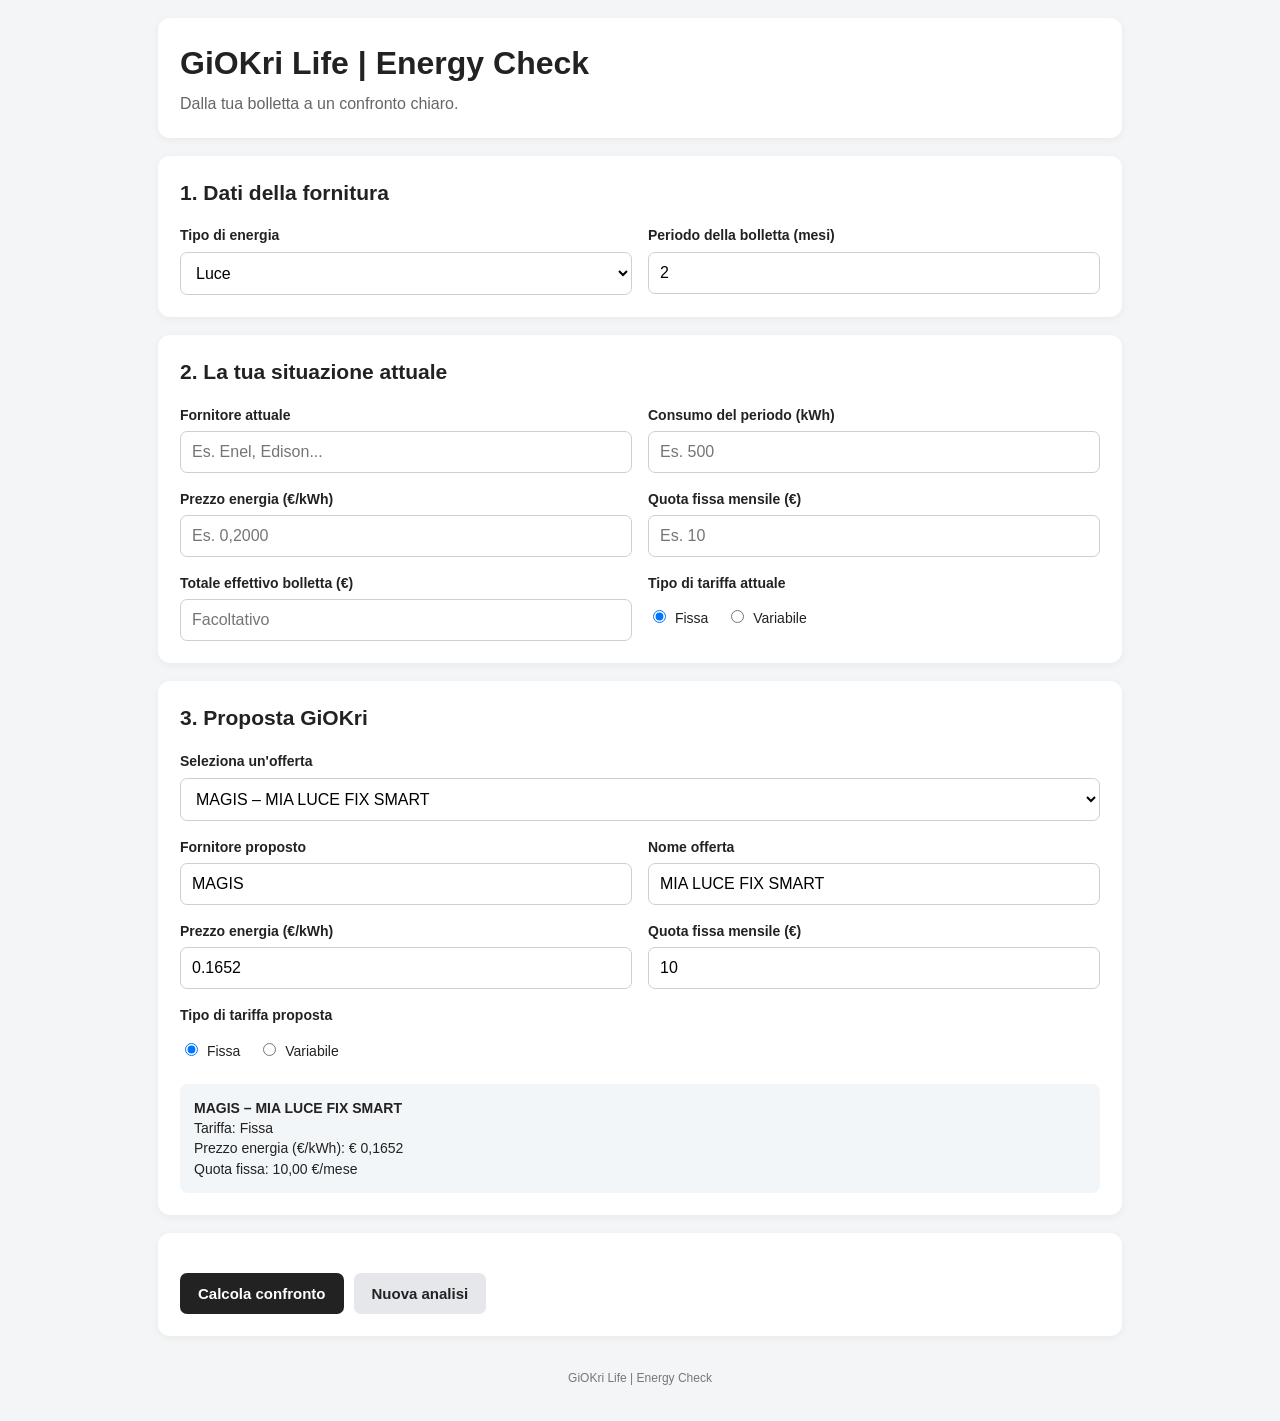
==== commit 27904756: "Update index.html" ====
--- a/index.html
+++ b/index.html
@@ -1,1680 +1,607 @@
 <!DOCTYPE html>
 <html lang="it">
 <head>
-  <meta charset="UTF-8">
-  <meta name="viewport" content="width=device-width, initial-scale=1.0">
-
-  <title>GiOKri Life | Energy Check</title>
-
-  <style>
-    * {
-      box-sizing: border-box;
+<meta charset="UTF-8">
+<meta name="viewport" content="width=device-width, initial-scale=1">
+<title>GiOKri Life | Energy Check</title>
+
+<style>
+* { box-sizing: border-box; }
+
+body {
+  margin: 0;
+  font-family: Arial, Helvetica, sans-serif;
+  background: #f3f5f7;
+  color: #222;
+  line-height: 1.45;
+}
+
+.container {
+  max-width: 1000px;
+  margin: auto;
+  padding: 18px;
+}
+
+header, .card {
+  background: white;
+  padding: 22px;
+  border-radius: 12px;
+  margin-bottom: 18px;
+  box-shadow: 0 2px 8px #0000000d;
+}
+
+header h1 { margin: 0 0 6px; }
+header p { margin: 0; color: #666; }
+
+h2 { font-size: 21px; margin-top: 0; }
+h3 { margin-top: 0; }
+
+.grid {
+  display: grid;
+  grid-template-columns: repeat(2, minmax(0, 1fr));
+  gap: 16px;
+}
+
+.field {
+  display: flex;
+  flex-direction: column;
+  min-width: 0;
+}
+
+.full { grid-column: 1 / -1; }
+
+label {
+  font-weight: bold;
+  font-size: 14px;
+  margin-bottom: 6px;
+}
+
+input, select {
+  width: 100%;
+  padding: 11px;
+  border: 1px solid #cbd0d5;
+  border-radius: 7px;
+  background: white;
+  font-size: 16px;
+}
+
+.radio-group {
+  display: flex;
+  gap: 18px;
+  padding: 8px 0;
+  flex-wrap: wrap;
+}
+
+.radio-group label {
+  font-weight: normal;
+  margin: 0;
+}
+
+.radio-group input {
+  width: auto;
+  margin-right: 5px;
+}
+
+.offer-info, .method {
+  padding: 14px;
+  background: #f3f6f8;
+  border-radius: 8px;
+  margin-top: 15px;
+  font-size: 14px;
+}
+
+.buttons {
+  display: flex;
+  flex-wrap: wrap;
+  gap: 10px;
+  margin-top: 18px;
+}
+
+button {
+  padding: 12px 18px;
+  border: 0;
+  border-radius: 7px;
+  font-size: 15px;
+  font-weight: bold;
+  cursor: pointer;
+}
+
+.btn-primary { background: #222; color: white; }
+.btn-secondary { background: #e5e7eb; color: #222; }
+.btn-success { background: #287b39; color: white; }
+
+#risultato { display: none; }
+
+.result-grid {
+  display: grid;
+  grid-template-columns: repeat(2, minmax(0, 1fr));
+  gap: 16px;
+}
+
+.result-box {
+  border: 1px solid #ddd;
+  border-radius: 9px;
+  padding: 16px;
+  background: #fafafa;
+  min-width: 0;
+}
+
+.result-row {
+  display: flex;
+  justify-content: space-between;
+  gap: 12px;
+  padding: 8px 0;
+  border-bottom: 1px solid #e6e6e6;
+  font-size: 14px;
+}
+
+.result-row:last-child { border-bottom: 0; }
+.result-row strong { text-align: right; overflow-wrap: anywhere; }
+
+.saving-box {
+  margin-top: 18px;
+  padding: 20px;
+  border: 1px solid #c9dfc9;
+  border-radius: 10px;
+  background: #eef7ee;
+}
+
+.saving-main {
+  font-size: 25px;
+  font-weight: bold;
+  margin-bottom: 8px;
+}
+
+.success, .warning {
+  margin-top: 18px;
+  padding: 15px;
+  border-radius: 8px;
+}
+
+.success { background: #eef7ee; border: 1px solid #c9dfc9; }
+.warning { background: #fff7df; border: 1px solid #ead38a; }
+
+.method {
+  line-height: 1.6;
+  color: #555;
+}
+
+footer {
+  text-align: center;
+  color: #777;
+  font-size: 12px;
+  padding: 16px;
+}
+
+@media (max-width: 650px) {
+  .grid, .result-grid { grid-template-columns: 1fr; }
+  .container { padding: 10px; }
+  header, .card { padding: 16px; }
+  .result-row { flex-direction: column; gap: 3px; }
+  .result-row strong { text-align: left; }
+  .saving-main { font-size: 22px; }
+}
+
+@media print {
+  body { background: white; font-size: 12px; }
+  .container { max-width: none; padding: 0; }
+  header, .card { box-shadow: none; padding: 12px; }
+  .input-section, .no-print, footer { display: none !important; }
+  #risultato { display: block !important; }
+  .result-grid { grid-template-columns: repeat(2, minmax(0, 1fr)); }
+  .result-box { break-inside: avoid; }
+  .saving-box, .method, .success, .warning { break-inside: avoid; }
+}
+</style>
+</head>
+
+<body>
+<div class="container">
+
+<header>
+  <h1>GiOKri Life | Energy Check</h1>
+  <p>Dalla tua bolletta a un confronto chiaro.</p>
+</header>
+
+<section class="card input-section">
+  <h2>1. Dati della fornitura</h2>
+  <div class="grid">
+    <div class="field">
+      <label for="tipoEnergia">Tipo di energia</label>
+      <select id="tipoEnergia" onchange="aggiornaTipoEnergia()">
+        <option value="luce">Luce</option>
+        <option value="gas">Gas</option>
+      </select>
+    </div>
+    <div class="field">
+      <label for="mesi">Periodo della bolletta (mesi)</label>
+      <input id="mesi" type="number" min="1" max="12" step="1" value="2">
+    </div>
+  </div>
+</section>
+
+<section class="card input-section">
+  <h2>2. La tua situazione attuale</h2>
+  <div class="grid">
+    <div class="field">
+      <label for="fornitoreAttuale">Fornitore attuale</label>
+      <input id="fornitoreAttuale" type="text" placeholder="Es. Enel, Edison...">
+    </div>
+    <div class="field">
+      <label id="labelConsumo" for="consumo">Consumo del periodo (kWh)</label>
+      <input id="consumo" type="number" min="0" step="0.01" placeholder="Es. 500">
+    </div>
+    <div class="field">
+      <label id="labelPrezzoAttuale" for="prezzoAttuale">Prezzo energia (€/kWh)</label>
+      <input id="prezzoAttuale" type="number" min="0" step="0.0001" placeholder="Es. 0,2000">
+    </div>
+    <div class="field">
+      <label for="quotaFissaAttuale">Quota fissa mensile (€)</label>
+      <input id="quotaFissaAttuale" type="number" min="0" step="0.01" placeholder="Es. 10">
+    </div>
+    <div class="field">
+      <label for="totaleBolletta">Totale effettivo bolletta (€)</label>
+      <input id="totaleBolletta" type="number" min="0" step="0.01" placeholder="Facoltativo">
+    </div>
+    <div class="field">
+      <label>Tipo di tariffa attuale</label>
+      <div class="radio-group">
+        <label><input type="radio" name="tariffaAttuale" value="Fissa" checked> Fissa</label>
+        <label><input type="radio" name="tariffaAttuale" value="Variabile"> Variabile</label>
+      </div>
+    </div>
+  </div>
+</section>
+
+<section class="card input-section">
+  <h2>3. Proposta GiOKri</h2>
+  <div class="grid">
+    <div class="field full">
+      <label for="offertaSelezionata">Seleziona un'offerta</label>
+      <select id="offertaSelezionata" onchange="caricaOfferta()"></select>
+    </div>
+    <div class="field">
+      <label for="fornitoreNuovo">Fornitore proposto</label>
+      <input id="fornitoreNuovo" type="text">
+    </div>
+    <div class="field">
+      <label for="nomeOffertaNuova">Nome offerta</label>
+      <input id="nomeOffertaNuova" type="text">
+    </div>
+    <div class="field">
+      <label id="labelPrezzoNuovo" for="prezzoNuovo">Prezzo energia (€/kWh)</label>
+      <input id="prezzoNuovo" type="number" min="0" step="0.0001">
+    </div>
+    <div class="field">
+      <label for="quotaFissaNuova">Quota fissa mensile (€)</label>
+      <input id="quotaFissaNuova" type="number" min="0" step="0.01">
+    </div>
+    <div class="field">
+      <label>Tipo di tariffa proposta</label>
+      <div class="radio-group">
+        <label><input type="radio" name="tariffaNuova" value="Fissa" checked> Fissa</label>
+        <label><input type="radio" name="tariffaNuova" value="Variabile"> Variabile</label>
+      </div>
+    </div>
+  </div>
+  <div id="infoOfferta" class="offer-info"></div>
+</section>
+
+<section class="card input-section">
+  <div class="buttons">
+    <button class="btn-primary" onclick="calcolaConfronto()">Calcola confronto</button>
+    <button class="btn-secondary" onclick="nuovaAnalisi()">Nuova analisi</button>
+  </div>
+</section>
+
+<section class="card" id="risultato">
+  <h2>Risultato del confronto</h2>
+
+  <div class="result-grid">
+    <div class="result-box">
+      <h3>Situazione attuale</h3>
+      <div class="result-row"><span>Fornitore</span><strong id="risFornitoreAttuale">-</strong></div>
+      <div class="result-row"><span>Tariffa</span><strong id="risTariffaAttuale">-</strong></div>
+      <div class="result-row"><span id="risLabelPrezzoAttuale">Prezzo energia</span><strong id="risPrezzoAttuale">-</strong></div>
+      <div class="result-row"><span>Quota fissa mensile</span><strong id="risQuotaFissaAttuale">-</strong></div>
+      <div class="result-row"><span>Costo periodo stimato</span><strong id="risCostoAttualePeriodo">-</strong></div>
+      <div class="result-row"><span>Proiezione annuale</span><strong id="risCostoAttualeAnnuale">-</strong></div>
+    </div>
+
+    <div class="result-box">
+      <h3>Proposta GiOKri</h3>
+      <div class="result-row"><span>Fornitore</span><strong id="risFornitoreNuovo">-</strong></div>
+      <div class="result-row"><span>Offerta</span><strong id="risNomeOffertaNuova">-</strong></div>
+      <div class="result-row"><span>Tariffa</span><strong id="risTariffaNuova">-</strong></div>
+      <div class="result-row"><span id="risLabelPrezzoNuovo">Prezzo energia</span><strong id="risPrezzoNuovo">-</strong></div>
+      <div class="result-row"><span>Quota fissa mensile</span><strong id="risQuotaFissaNuova">-</strong></div>
+      <div class="result-row"><span>Costo periodo stimato</span><strong id="risCostoNuovoPeriodo">-</strong></div>
+      <div class="result-row"><span>Proiezione annuale</span><strong id="risCostoNuovoAnnuale">-</strong></div>
+    </div>
+  </div>
+
+  <div class="saving-box">
+    <div class="saving-main">Differenza annua stimata: <span id="risparmioAnnuale">€ 0,00</span></div>
+    <div>
+      Differenza media mensile: <strong id="risparmioMensile">€ 0,00</strong><br>
+      Differenza percentuale: <strong id="risparmioPercentuale">0,00%</strong>
+    </div>
+  </div>
+
+  <div id="controlloBolletta"></div>
+
+  <div class="method">
+    <strong>Come leggere il risultato</strong><br>
+    Il costo semplificato del periodo è calcolato moltiplicando il consumo inserito per il prezzo unitario e aggiungendo la quota fissa mensile moltiplicata per i mesi indicati.<br><br>
+    La proiezione annuale è ottenuta dividendo il costo del periodo per il numero di mesi e moltiplicando per 12. Presuppone che il periodo inserito sia rappresentativo dell'anno: i consumi di luce e gas possono variare sensibilmente nel corso delle stagioni.<br><br>
+    Il confronto considera soltanto il prezzo unitario inserito e la quota fissa indicata. Non comprende automaticamente imposte, trasporto, oneri di sistema, altri corrispettivi o eventuali fasce di consumo. La differenza mostrata è quindi una stima indicativa, non una promessa di risparmio.
+  </div>
+
+  <div class="buttons no-print">
+    <button class="btn-success" onclick="window.print()">Stampa / Salva PDF</button>
+    <button class="btn-secondary" onclick="nuovaAnalisi()">Nuova analisi</button>
+  </div>
+</section>
+
+<footer>GiOKri Life | Energy Check</footer>
+</div>
+
+<script>
+/* CATALOGO OFFERTE GIOKRI */
+const OFFERTE_GIOKRI = {
+  magis_mia_luce_fix_smart: {
+    fornitore: "MAGIS",
+    nome: "MIA LUCE FIX SMART",
+    tipo: "luce",
+    tariffa: "Fissa",
+    prezzo: 0.1652,
+    quotaFissa: 10
+  },
+  audax_sicura_verde_casa_fasce: {
+    fornitore: "AUDAX",
+    nome: "SICURA VERDE CASA FASCE",
+    tipo: "luce",
+    tariffa: "Fissa",
+    prezzo: 0.1573,
+    quotaFissa: 15
+  },
+  nuoveenergie_semplice_luce_fix: {
+    fornitore: "NUOVE ENERGIE",
+    nome: "SEMPLICE LUCE FIX",
+    tipo: "luce",
+    tariffa: "Fissa",
+    prezzo: 0.147,
+    quotaFissa: 12
+  },
+  magis_mia_gas_fix_smart: {
+    fornitore: "MAGIS",
+    nome: "MIA GAS FIX SMART",
+    tipo: "gas",
+    tariffa: "Fissa",
+    prezzo: 0.768,
+    quotaFissa: 10
+  },
+  audax_sicura_eco_gas: {
+    fornitore: "AUDAX",
+    nome: "SICURA ECO GAS",
+    tipo: "gas",
+    tariffa: "Fissa",
+    prezzo: 0.614,
+    quotaFissa: 15
+  },
+  nuoveenergie_semplice_gas_fix: {
+    fornitore: "NUOVE ENERGIE",
+    nome: "SEMPLICE GAS FIX",
+    tipo: "gas",
+    tariffa: "Fissa",
+    prezzo: 0.6,
+    quotaFissa: 12
+  }
+};
+
+function euro(n) {
+  return new Intl.NumberFormat("it-IT", {
+    style: "currency",
+    currency: "EUR"
+  }).format(n);
+}
+
+function numero(n, decimali = 4) {
+  return new Intl.NumberFormat("it-IT", {
+    minimumFractionDigits: decimali,
+    maximumFractionDigits: decimali
+  }).format(n);
+}
+
+function valore(id) {
+  const s = document.getElementById(id).value.trim().replace(",", ".");
+  return s === "" ? NaN : Number(s);
+}
+
+function prezzoLabel(tipo) {
+  return tipo === "gas" ? "Prezzo gas (€/Smc)" : "Prezzo energia (€/kWh)";
+}
+
+function aggiornaEtichetteUnita() {
+  const tipo = document.getElementById("tipoEnergia").value;
+  const unita = tipo === "gas" ? "Smc" : "kWh";
+  const descrizione = prezzoLabel(tipo);
+
+  document.getElementById("labelConsumo").textContent =
+    "Consumo del periodo (" + unita + ")";
+  document.getElementById("labelPrezzoAttuale").textContent = descrizione;
+  document.getElementById("labelPrezzoNuovo").textContent = descrizione;
+  document.getElementById("risLabelPrezzoAttuale").textContent = descrizione;
+  document.getElementById("risLabelPrezzoNuovo").textContent = descrizione;
+}
+
+function aggiornaTipoEnergia() {
+  const tipo = document.getElementById("tipoEnergia").value;
+  const select = document.getElementById("offertaSelezionata");
+
+  select.innerHTML = "";
+
+  Object.keys(OFFERTE_GIOKRI).forEach(codice => {
+    const offerta = OFFERTE_GIOKRI[codice];
+
+    if (offerta.tipo === tipo) {
+      const option = document.createElement("option");
+      option.value = codice;
+      option.textContent = offerta.fornitore + " – " + offerta.nome;
+      select.appendChild(option);
     }
-
-    body {
-      margin: 0;
-      font-family: Arial, Helvetica, sans-serif;
-      background: #f4f6f8;
-      color: #222;
-    }
-
-    .container {
-      max-width: 1000px;
-      margin: 0 auto;
-      padding: 20px;
-    }
-
-    header {
-      background: #ffffff;
-      padding: 25px;
-      border-radius: 12px;
-      margin-bottom: 20px;
-      box-shadow: 0 2px 8px rgba(0,0,0,0.08);
-    }
-
-    header h1 {
-      margin: 0 0 8px 0;
-      font-size: 30px;
-    }
-
-    header p {
-      margin: 0;
-      color: #666;
-      font-size: 16px;
-    }
-
-    .card {
-      background: #ffffff;
-      padding: 22px;
-      border-radius: 12px;
-      margin-bottom: 20px;
-      box-shadow: 0 2px 8px rgba(0,0,0,0.08);
-    }
-
-    .card h2 {
-      margin-top: 0;
-      font-size: 21px;
-    }
-
-    .grid {
-      display: grid;
-      grid-template-columns: repeat(2, 1fr);
-      gap: 16px;
-    }
-
-    .field {
-      display: flex;
-      flex-direction: column;
-    }
-
-    .field.full {
-      grid-column: 1 / -1;
-    }
-
-    label {
-      font-weight: bold;
-      margin-bottom: 6px;
-      font-size: 14px;
-    }
-
-    input,
-    select {
-      width: 100%;
-      padding: 11px;
-      border: 1px solid #ccc;
-      border-radius: 7px;
-      font-size: 15px;
-      background: #fff;
-    }
-
-    input:focus,
-    select:focus {
-      outline: none;
-      border-color: #555;
-    }
-
-    .radio-group {
-      display: flex;
-      gap: 20px;
-      align-items: center;
-      padding-top: 8px;
-    }
-
-    .radio-group label {
-      font-weight: normal;
-      margin: 0;
-    }
-
-    .radio-group input {
-      width: auto;
-      margin-right: 5px;
-    }
-
-    .offer-info {
-      background: #f1f5f9;
-      border-left: 4px solid #333;
-      padding: 12px 15px;
-      border-radius: 6px;
-      margin-top: 15px;
-      font-size: 14px;
-    }
-
-    .buttons {
-      display: flex;
-      gap: 12px;
-      flex-wrap: wrap;
-      margin-top: 20px;
-    }
-
-    button {
-      border: none;
-      border-radius: 7px;
-      padding: 12px 18px;
-      font-size: 15px;
-      font-weight: bold;
-      cursor: pointer;
-    }
-
-    .btn-primary {
-      background: #222;
-      color: white;
-    }
-
-    .btn-secondary {
-      background: #e5e7eb;
-      color: #222;
-    }
-
-    .btn-success {
-      background: #2f7d32;
-      color: white;
-    }
-
-    button:hover {
-      opacity: 0.9;
-    }
-
-    #risultato {
-      display: none;
-    }
-
-    .result-grid {
-      display: grid;
-      grid-template-columns: repeat(2, 1fr);
-      gap: 18px;
-    }
-
-    .result-box {
-      border: 1px solid #ddd;
-      border-radius: 10px;
-      padding: 18px;
-      background: #fafafa;
-    }
-
-    .result-box h3 {
-      margin-top: 0;
-      margin-bottom: 14px;
-    }
-
-    .result-row {
-      display: flex;
-      justify-content: space-between;
-      gap: 15px;
-      padding: 7px 0;
-      border-bottom: 1px solid #e5e5e5;
-      font-size: 14px;
-    }
-
-    .result-row:last-child {
-      border-bottom: none;
-    }
-
-    .result-row strong {
-      text-align: right;
-    }
-
-    .saving-box {
-      margin-top: 20px;
-      padding: 20px;
-      border-radius: 10px;
-      background: #eef7ee;
-      border: 1px solid #c9dfc9;
-    }
-
-    .saving-main {
-      font-size: 27px;
-      font-weight: bold;
-      margin-bottom: 8px;
-    }
-
-    .saving-detail {
-      font-size: 16px;
-    }
-
-    .warning {
-      margin-top: 20px;
-      padding: 15px;
-      border-radius: 8px;
-      background: #fff7df;
-      border: 1px solid #ead38a;
-    }
-
-    .success {
-      margin-top: 20px;
-      padding: 15px;
-      border-radius: 8px;
-      background: #eef7ee;
-      border: 1px solid #c9dfc9;
-    }
-
-    .method {
-      margin-top: 20px;
-      padding: 15px;
-      background: #f7f7f7;
-      border-radius: 8px;
-      font-size: 13px;
-      color: #555;
-      line-height: 1.5;
-    }
-
-    footer {
-      text-align: center;
-      color: #777;
-      font-size: 12px;
-      padding: 20px 0;
-    }
-
-    @media (max-width: 700px) {
-      .grid,
-      .result-grid {
-        grid-template-columns: 1fr;
-      }
-
-      .container {
-        padding: 12px;
-      }
-
-      header h1 {
-        font-size: 25px;
-      }
-
-      .result-row {
-        flex-direction: column;
-        gap: 3px;
-      }
-
-      .result-row strong {
-        text-align: left;
-      }
-    }
-
-    @media print {
-      body {
-        background: white;
-      }
-
-      .container {
-        max-width: none;
-        padding: 0;
-      }
-
-      header {
-        box-shadow: none;
-        border: none;
-        padding: 10px 0 20px 0;
-      }
-
-      .input-section,
-      .buttons,
-      footer,
-      .no-print {
-        display: none !important;
-      }
-
-      #risultato {
-        display: block !important;
-      }
-
-      .card {
-        box-shadow: none;
-        border: 1px solid #ddd;
-      }
-
-      .result-grid {
-        grid-template-columns: repeat(2, 1fr);
-      }
-    }
-  </style>
-</head>
-
-<body>
-
-<div class="container">
-
-  <header>
-    <h1>GiOKri Life | Energy Check</h1>
-    <p>Dalla tua bolletta a un confronto chiaro.</p>
-  </header>
-
-
-  <!-- DATI GENERALI -->
-  <section class="card input-section">
-
-    <h2>1. Dati della fornitura</h2>
-
-    <div class="grid">
-
-      <div class="field">
-        <label for="tipoEnergia">Tipo di energia</label>
-
-        <select id="tipoEnergia" onchange="aggiornaTipoEnergia()">
-          <option value="luce">Luce</option>
-          <option value="gas">Gas</option>
-        </select>
-      </div>
-
-
-      <div class="field">
-        <label for="mesi">Periodo della bolletta (mesi)</label>
-
-        <input
-          type="number"
-          id="mesi"
-          value="2"
-          min="1"
-          step="1"
-        >
-      </div>
-
-    </div>
-
-  </section>
-
-
-  <!-- FORNITURA ATTUALE -->
-  <section class="card input-section">
-
-    <h2>2. La tua situazione attuale</h2>
-
-    <div class="grid">
-
-      <div class="field">
-        <label for="fornitoreAttuale">
-          Fornitore attuale
-        </label>
-
-        <input
-          type="text"
-          id="fornitoreAttuale"
-          placeholder="Es. Enel, Edison, A2A..."
-        >
-      </div>
-
-
-      <div class="field">
-        <label for="consumo">
-          Consumo del periodo
-        </label>
-
-        <input
-          type="number"
-          id="consumo"
-          placeholder="Es. 500"
-          min="0"
-          step="0.01"
-        >
-      </div>
-
-
-      <div class="field">
-
-        <label id="labelPrezzoAttuale">
-          Prezzo energia (€/kWh)
-        </label>
-
-        <input
-          type="number"
-          id="prezzoAttuale"
-          placeholder="Es. 0.2000"
-          min="0"
-          step="0.0001"
-        >
-
-      </div>
-
-
-      <div class="field">
-
-        <label for="quotaFissaAttuale">
-          Quota fissa mensile (€)
-        </label>
-
-        <input
-          type="number"
-          id="quotaFissaAttuale"
-          placeholder="Es. 10"
-          min="0"
-          step="0.01"
-        >
-
-      </div>
-
-
-      <div class="field">
-
-        <label for="totaleBolletta">
-          Totale effettivo della bolletta (€)
-        </label>
-
-        <input
-          type="number"
-          id="totaleBolletta"
-          placeholder="Es. 125.50"
-          min="0"
-          step="0.01"
-        >
-
-      </div>
-
-
-      <div class="field">
-
-        <label>Tipo di tariffa</label>
-
-        <div class="radio-group">
-
-          <label>
-            <input
-              type="radio"
-              name="tariffaAttuale"
-              value="Fissa"
-              checked
-            >
-            Fissa
-          </label>
-
-          <label>
-            <input
-              type="radio"
-              name="tariffaAttuale"
-              value="Variabile"
-            >
-            Variabile
-          </label>
-
-        </div>
-
-      </div>
-
-    </div>
-
-  </section>
-
-
-  <!-- PROPOSTA -->
-  <section class="card input-section">
-
-    <h2>3. Proposta GiOKri</h2>
-
-    <div class="grid">
-
-      <div class="field full">
-
-        <label for="offertaSelezionata">
-          Proposta da offrire
-        </label>
-
-        <select
-          id="offertaSelezionata"
-          onchange="caricaOfferta()"
-        >
-
-          <option value="magis_mia_luce_fix_smart">
-            MAGIS – MIA LUCE FIX SMART
-          </option>
-
-          <option value="magis_mia_gas_fix_smart">
-            MAGIS – MIA GAS FIX SMART
-          </option>
-
-          <option value="manuale">
-            Inserimento manuale
-          </option>
-
-        </select>
-
-      </div>
-
-
-      <div class="field">
-
-        <label for="fornitoreNuovo">
-          Fornitore proposto
-        </label>
-
-        <input
-          type="text"
-          id="fornitoreNuovo"
-        >
-
-      </div>
-
-
-      <div class="field">
-
-        <label for="nomeOffertaNuova">
-          Nome offerta
-        </label>
-
-        <input
-          type="text"
-          id="nomeOffertaNuova"
-        >
-
-      </div>
-
-
-      <div class="field">
-
-        <label id="labelPrezzoNuovo">
-          Prezzo energia (€/kWh)
-        </label>
-
-        <input
-          type="number"
-          id="prezzoNuovo"
-          min="0"
-          step="0.0001"
-        >
-
-      </div>
-
-
-      <div class="field">
-
-        <label for="quotaFissaNuova">
-          Quota fissa mensile (€)
-        </label>
-
-        <input
-          type="number"
-          id="quotaFissaNuova"
-          min="0"
-          step="0.01"
-        >
-
-      </div>
-
-
-      <div class="field">
-
-        <label>Tipo di tariffa</label>
-
-        <div class="radio-group">
-
-          <label>
-            <input
-              type="radio"
-              name="tariffaNuova"
-              value="Fissa"
-              checked
-            >
-            Fissa
-          </label>
-
-          <label>
-            <input
-              type="radio"
-              name="tariffaNuova"
-              value="Variabile"
-            >
-            Variabile
-          </label>
-
-        </div>
-
-      </div>
-
-    </div>
-
-
-    <div
-      id="infoOfferta"
-      class="offer-info"
-    ></div>
-
-  </section>
-
-
-  <!-- PULSANTI -->
-  <section class="card input-section">
-
-    <div class="buttons">
-
-      <button
-        class="btn-primary"
-        onclick="calcolaConfronto()"
-      >
-        Calcola confronto
-      </button>
-
-      <button
-        class="btn-secondary"
-        onclick="nuovaAnalisi()"
-      >
-        Nuova analisi
-      </button>
-
-    </div>
-
-  </section>
-
-
-  <!-- RISULTATO -->
-  <section
-    class="card"
-    id="risultato"
-  >
-
-    <h2>Risultato del confronto</h2>
-
-
-    <div class="result-grid">
-
-
-      <!-- ATTUALE -->
-      <div class="result-box">
-
-        <h3>Situazione attuale</h3>
-
-        <div class="result-row">
-          <span>Fornitore</span>
-          <strong id="risFornitoreAttuale">-</strong>
-        </div>
-
-        <div class="result-row">
-          <span>Tariffa</span>
-          <strong id="risTariffaAttuale">-</strong>
-        </div>
-
-        <div class="result-row">
-
-          <span id="risLabelPrezzoAttuale">
-            Prezzo energia (€/kWh)
-          </span>
-
-          <strong id="risPrezzoAttuale">-</strong>
-
-        </div>
-
-        <div class="result-row">
-          <span>Quota fissa mensile</span>
-          <strong id="risQuotaFissaAttuale">-</strong>
-        </div>
-
-        <div class="result-row">
-          <span>Costo periodo</span>
-          <strong id="risCostoAttualePeriodo">-</strong>
-        </div>
-
-        <div class="result-row">
-          <span>Proiezione annuale</span>
-          <strong id="risCostoAttualeAnnuale">-</strong>
-        </div>
-
-      </div>
-
-
-      <!-- NUOVA -->
-      <div class="result-box">
-
-        <h3>Proposta GiOKri</h3>
-
-        <div class="result-row">
-          <span>Fornitore</span>
-          <strong id="risFornitoreNuovo">-</strong>
-        </div>
-
-        <div class="result-row">
-          <span>Offerta</span>
-          <strong id="risNomeOffertaNuova">-</strong>
-        </div>
-
-        <div class="result-row">
-          <span>Tariffa</span>
-          <strong id="risTariffaNuova">-</strong>
-        </div>
-
-        <div class="result-row">
-
-          <span id="risLabelPrezzoNuovo">
-            Prezzo energia (€/kWh)
-          </span>
-
-          <strong id="risPrezzoNuovo">-</strong>
-
-        </div>
-
-        <div class="result-row">
-          <span>Quota fissa mensile</span>
-          <strong id="risQuotaFissaNuova">-</strong>
-        </div>
-
-        <div class="result-row">
-          <span>Costo periodo</span>
-          <strong id="risCostoNuovoPeriodo">-</strong>
-        </div>
-
-        <div class="result-row">
-          <span>Proiezione annuale</span>
-          <strong id="risCostoNuovoAnnuale">-</strong>
-        </div>
-
-      </div>
-
-    </div>
-
-
-    <!-- RISPARMIO -->
-    <div class="saving-box">
-
-      <div class="saving-main">
-        Risparmio annuo stimato:
-        <span id="risparmioAnnuale">€ 0,00</span>
-      </div>
-
-      <div class="saving-detail">
-
-        Risparmio medio mensile:
-        <strong id="risparmioMensile">€ 0,00</strong>
-
-        <br>
-
-        Risparmio percentuale:
-        <strong id="risparmioPercentuale">0,00%</strong>
-
-      </div>
-
-    </div>
-
-
-    <!-- CONTROLLO BOLLETTA -->
-    <div id="controlloBolletta"></div>
-
-
-    <!-- METODOLOGIA -->
-    <div class="method">
-
-      <strong>Come viene calcolata la stima?</strong>
-
-      <br><br>
-
-      Il costo del periodo viene calcolato utilizzando il consumo inserito,
-      il prezzo dell'energia e la quota fissa mensile.
-
-      <br><br>
-
-      La proiezione annuale viene ottenuta riportando il costo del periodo
-      a 12 mesi:
-
-      <br><br>
-
-      <strong>
-        Costo annuale stimato =
-        costo del periodo ÷ mesi del periodo × 12
-      </strong>
-
-      <br><br>
-
-      La simulazione è indicativa e dipende dai dati inseriti.
-      Non considera eventuali componenti della bolletta non comprese
-      nei dati utilizzati per il confronto.
-
-    </div>
-
-
-    <!-- PULSANTI RISULTATO -->
-    <div class="buttons no-print">
-
-      <button
-        class="btn-success"
-        onclick="window.print()"
-      >
-        Stampa / Salva PDF
-      </button>
-
-      <button
-        class="btn-secondary"
-        onclick="nuovaAnalisi()"
-      >
-        Nuova analisi
-      </button>
-
-    </div>
-
-  </section>
-
-
-  <footer>
-    GiOKri Life | Energy Check
-  </footer>
-
-</div>
-
-
-<script>
-
-/* =====================================================
-   CATALOGO OFFERTE GIOKRI
-   ===================================================== */
-
-const OFFERTE_GIOKRI = {
-
-  magis_mia_luce_fix_smart: {
-
-    fornitore: "MAGIS",
-
-    nome: "MIA LUCE FIX SMART",
-
-    tipo: "luce",
-
-    tariffa: "Fissa",
-
-    prezzo: 0.1652,
-
-    quotaFissa: 10.00,
-
-    unita: "kWh"
-
-  },
-
-
-  magis_mia_gas_fix_smart: {
-
-    fornitore: "MAGIS",
-
-    nome: "MIA GAS FIX SMART",
-
-    tipo: "gas",
-
-    tariffa: "Fissa",
-
-    prezzo: 0.768,
-
-    quotaFissa: 10.00,
-
-    unita: "Smc"
-
-  }
-
-};
-
-
-/* =====================================================
-   FUNZIONE FORMATTAZIONE EURO
-   ===================================================== */
-
-function euro(valore) {
-
-  return new Intl.NumberFormat(
-    "it-IT",
-    {
-      style: "currency",
-      currency: "EUR"
-    }
-  ).format(valore);
-
-}
-
-
-/* =====================================================
-   FUNZIONE FORMATTAZIONE PREZZO ENERGIA
-   ===================================================== */
-
-function prezzoEnergia(valore) {
-
-  return new Intl.NumberFormat(
-    "it-IT",
-    {
-      minimumFractionDigits: 4,
-      maximumFractionDigits: 4
-    }
-  ).format(valore);
-
-}
-
-
-/* =====================================================
-   AGGIORNA LE ETICHETTE LUCE / GAS
-   ===================================================== */
-
-function aggiornaEtichetteUnita() {
-
-  const tipo =
-    document.getElementById("tipoEnergia").value;
-
-
-  const unita =
-    tipo === "gas"
-      ? "Smc"
-      : "kWh";
-
-
-  const descrizione =
-    tipo === "gas"
-      ? "Prezzo gas"
-      : "Prezzo energia";
-
-
-  document.getElementById(
-    "labelPrezzoAttuale"
-  ).textContent =
-    descrizione + " (€/" + unita + ")";
-
-
-  document.getElementById(
-    "labelPrezzoNuovo"
-  ).textContent =
-    descrizione + " (€/" + unita + ")";
-
-
-  document.getElementById(
-    "risLabelPrezzoAttuale"
-  ).textContent =
-    descrizione + " (€/" + unita + ")";
-
-
-  document.getElementById(
-    "risLabelPrezzoNuovo"
-  ).textContent =
-    descrizione + " (€/" + unita + ")";
-
-}
-
-
-/* =====================================================
-   AGGIORNA TIPO ENERGIA
-   ===================================================== */
-
-function aggiornaTipoEnergia() {
-
-  const tipo =
-    document.getElementById("tipoEnergia").value;
-
+  });
+
+  const manuale = document.createElement("option");
+  manuale.value = "manuale";
+  manuale.textContent = "Inserimento manuale";
+  select.appendChild(manuale);
 
   aggiornaEtichetteUnita();
-
-
-  const select =
-    document.getElementById(
-      "offertaSelezionata"
-    );
-
-
-  const opzioni =
-    select.options;
-
-
-  for (
-    let i = 0;
-    i < opzioni.length;
-    i++
-  ) {
-
-    const valore =
-      opzioni[i].value;
-
-
-    if (
-      valore !== "manuale" &&
-      OFFERTE_GIOKRI[valore]
-    ) {
-
-      opzioni[i].style.display =
-        OFFERTE_GIOKRI[valore].tipo === tipo
-          ? ""
-          : "none";
-
-    }
-
-  }
-
-
-  const offertaAttuale =
-    OFFERTE_GIOKRI[select.value];
-
-
-  if (
-    select.value !== "manuale" &&
-    (
-      !offertaAttuale ||
-      offertaAttuale.tipo !== tipo
-    )
-  ) {
-
-    for (
-      let i = 0;
-      i < opzioni.length;
-      i++
-    ) {
-
-      const valore =
-        opzioni[i].value;
-
-
-      if (
-        valore !== "manuale" &&
-        OFFERTE_GIOKRI[valore] &&
-        OFFERTE_GIOKRI[valore].tipo === tipo
-      ) {
-
-        select.value = valore;
-
-        break;
-
-      }
-
-    }
-
-  }
-
-
   caricaOfferta();
-
-}
-
-
-/* =====================================================
-   CARICA OFFERTA
-   ===================================================== */
+}
 
 function caricaOfferta() {
-
-  const codice =
-    document.getElementById(
-      "offertaSelezionata"
-    ).value;
-
-
-  const info =
-    document.getElementById(
-      "infoOfferta"
-    );
-
+  const codice = document.getElementById("offertaSelezionata").value;
+  const info = document.getElementById("infoOfferta");
 
   if (codice === "manuale") {
-
-    info.innerHTML =
-      "<strong>Inserimento manuale</strong><br>" +
-      "Inserisci direttamente i dati della proposta.";
-
-    return;
-
-  }
-
-
-  const offerta =
-    OFFERTE_GIOKRI[codice];
-
-
-  if (!offerta) {
+    document.getElementById("fornitoreNuovo").value = "";
+    document.getElementById("nomeOffertaNuova").value = "";
+    document.getElementById("prezzoNuovo").value = "";
+    document.getElementById("quotaFissaNuova").value = "";
+    document.querySelector('input[name="tariffaNuova"][value="Fissa"]').checked = true;
+    info.textContent = "Inserimento manuale: compila i campi della proposta.";
     return;
   }
 
-
-  document.getElementById(
-    "fornitoreNuovo"
-  ).value =
-    offerta.fornitore;
-
-
-  document.getElementById(
-    "nomeOffertaNuova"
-  ).value =
-    offerta.nome;
-
-
-  document.getElementById(
-    "prezzoNuovo"
-  ).value =
-    offerta.prezzo;
-
-
-  document.getElementById(
-    "quotaFissaNuova"
-  ).value =
-    offerta.quotaFissa;
-
-
-  const radios =
-    document.querySelectorAll(
-      'input[name="tariffaNuova"]'
-    );
-
-
-  radios.forEach(
-    function(radio) {
-
-      radio.checked =
-        radio.value === offerta.tariffa;
-
-    }
-  );
-
-
-  document.getElementById(
-    "tipoEnergia"
-  ).value =
-    offerta.tipo;
-
-
-  aggiornaEtichetteUnita();
-
+  const o = OFFERTE_GIOKRI[codice];
+  if (!o) return;
+
+  document.getElementById("fornitoreNuovo").value = o.fornitore;
+  document.getElementById("nomeOffertaNuova").value = o.nome;
+  document.getElementById("prezzoNuovo").value = o.prezzo;
+  document.getElementById("quotaFissaNuova").value = o.quotaFissa;
+
+  document.querySelectorAll('input[name="tariffaNuova"]').forEach(radio => {
+    radio.checked = radio.value === o.tariffa;
+  });
 
   info.innerHTML =
-
-    "<strong>" +
-    offerta.fornitore +
-    " – " +
-    offerta.nome +
-    "</strong><br>" +
-
-    "Energia: " +
-    (offerta.tipo === "luce"
-      ? "Luce"
-      : "Gas") +
-
-    "<br>" +
-
-    "Tariffa: " +
-    offerta.tariffa +
-
-    "<br>" +
-
-    "Prezzo: € " +
-    prezzoEnergia(offerta.prezzo) +
-    "/" +
-    offerta.unita +
-
-    "<br>" +
-
-    "Quota fissa: " +
-    euro(offerta.quotaFissa) +
-    "/mese";
-
-}
-
-
-/* =====================================================
-   CALCOLO CONFRONTO
-   ===================================================== */
+    "<strong>" + o.fornitore + " – " + o.nome + "</strong><br>" +
+    "Tariffa: " + o.tariffa + "<br>" +
+    prezzoLabel(o.tipo) + ": € " + numero(o.prezzo) + "<br>" +
+    "Quota fissa: " + euro(o.quotaFissa) + "/mese";
+}
 
 function calcolaConfronto() {
-
-
-  const mesi =
-    parseFloat(
-      document.getElementById("mesi").value
-    );
-
-
-  const consumo =
-    parseFloat(
-      document.getElementById("consumo").value
-    );
-
-
-  const prezzoAttuale =
-    parseFloat(
-      document.getElementById("prezzoAttuale").value
-    );
-
-
-  const quotaFissaAttuale =
-    parseFloat(
-      document.getElementById(
-        "quotaFissaAttuale"
-      ).value
-    );
-
-
-  const prezzoNuovo =
-    parseFloat(
-      document.getElementById("prezzoNuovo").value
-    );
-
-
-  const quotaFissaNuova =
-    parseFloat(
-      document.getElementById(
-        "quotaFissaNuova"
-      ).value
-    );
-
-
-  const fornitoreAttuale =
-    document.getElementById(
-      "fornitoreAttuale"
-    ).value.trim();
-
-
-  const fornitoreNuovo =
-    document.getElementById(
-      "fornitoreNuovo"
-    ).value.trim();
-
-
-  const nomeOffertaNuova =
-    document.getElementById(
-      "nomeOffertaNuova"
-    ).value.trim();
-
-
-  const totaleBolletta =
-    parseFloat(
-      document.getElementById(
-        "totaleBolletta"
-      ).value
-    );
-
-
-  const tariffaAttuale =
-    document.querySelector(
-      'input[name="tariffaAttuale"]:checked'
-    ).value;
-
-
-  const tariffaNuova =
-    document.querySelector(
-      'input[name="tariffaNuova"]:checked'
-    ).value;
-
+  const mesi = valore("mesi");
+  const consumo = valore("consumo");
+  const prezzoAttuale = valore("prezzoAttuale");
+  const quotaAttuale = valore("quotaFissaAttuale");
+  const prezzoNuovo = valore("prezzoNuovo");
+  const quotaNuova = valore("quotaFissaNuova");
+  const totaleBolletta = valore("totaleBolletta");
 
   if (
-    !mesi ||
-    mesi <= 0 ||
-    !consumo ||
-    consumo < 0 ||
-    isNaN(prezzoAttuale) ||
-    isNaN(quotaFissaAttuale) ||
-    isNaN(prezzoNuovo) ||
-    isNaN(quotaFissaNuova)
+    !Number.isFinite(mesi) || mesi <= 0 || mesi > 12 ||
+    !Number.isFinite(consumo) || consumo < 0 ||
+    !Number.isFinite(prezzoAttuale) || prezzoAttuale < 0 ||
+    !Number.isFinite(quotaAttuale) || quotaAttuale < 0 ||
+    !Number.isFinite(prezzoNuovo) || prezzoNuovo < 0 ||
+    !Number.isFinite(quotaNuova) || quotaNuova < 0
   ) {
-
-    alert(
-      "Controlla i dati inseriti prima di procedere."
-    );
-
+    alert("Controlla i dati: mesi, consumi, prezzi e quote fisse devono essere validi.");
     return;
-
   }
 
-
-  /* -----------------------------------------------
-     COSTO PERIODO
-     ----------------------------------------------- */
-
-  const costoAttualePeriodo =
-
-    (
-      consumo *
-      prezzoAttuale
-    ) +
-
-    (
-      quotaFissaAttuale *
-      mesi
-    );
-
-
-  const costoNuovoPeriodo =
-
-    (
-      consumo *
-      prezzoNuovo
-    ) +
-
-    (
-      quotaFissaNuova *
-      mesi
-    );
-
-
-  /* -----------------------------------------------
-     PROIEZIONE ANNUALE
-     ----------------------------------------------- */
-
-  const costoAttualeAnnuale =
-
-    (
-      costoAttualePeriodo /
-      mesi
-    ) *
-    12;
-
-
-  const costoNuovoAnnuale =
-
-    (
-      costoNuovoPeriodo /
-      mesi
-    ) *
-    12;
-
-
-  /* -----------------------------------------------
-     RISPARMIO
-     ----------------------------------------------- */
-
-  const risparmioAnnuale =
-
-    costoAttualeAnnuale -
-    costoNuovoAnnuale;
-
-
-  const risparmioMensile =
-    risparmioAnnuale / 12;
-
-
-  const risparmioPercentuale =
-
-    costoAttualeAnnuale !== 0
-
-      ? (
-          risparmioAnnuale /
-          costoAttualeAnnuale
-        ) * 100
-
-      : 0;
-
-
-  /* -----------------------------------------------
-     RISULTATO ATTUALE
-     ----------------------------------------------- */
-
-  document.getElementById(
-    "risFornitoreAttuale"
-  ).textContent =
-    fornitoreAttuale || "-";
-
-
-  document.getElementById(
-    "risTariffaAttuale"
-  ).textContent =
-    tariffaAttuale;
-
-
-  document.getElementById(
-    "risPrezzoAttuale"
-  ).textContent =
-    "€ " +
-    prezzoEnergia(prezzoAttuale);
-
-
-  document.getElementById(
-    "risQuotaFissaAttuale"
-  ).textContent =
-    euro(quotaFissaAttuale) +
-    " / mese";
-
-
-  document.getElementById(
-    "risCostoAttualePeriodo"
-  ).textContent =
-    euro(costoAttualePeriodo);
-
-
-  document.getElementById(
-    "risCostoAttualeAnnuale"
-  ).textContent =
-    euro(costoAttualeAnnuale);
-
-
-  /* -----------------------------------------------
-     RISULTATO PROPOSTA
-     ----------------------------------------------- */
-
-  document.getElementById(
-    "risFornitoreNuovo"
-  ).textContent =
-    fornitoreNuovo || "-";
-
-
-  document.getElementById(
-    "risNomeOffertaNuova"
-  ).textContent =
-    nomeOffertaNuova || "-";
-
-
-  document.getElementById(
-    "risTariffaNuova"
-  ).textContent =
-    tariffaNuova;
-
-
-  document.getElementById(
-    "risPrezzoNuovo"
-  ).textContent =
-    "€ " +
-    prezzoEnergia(prezzoNuovo);
-
-
-  document.getElementById(
-    "risQuotaFissaNuova"
-  ).textContent =
-    euro(quotaFissaNuova) +
-    " / mese";
-
-
-  document.getElementById(
-    "risCostoNuovoPeriodo"
-  ).textContent =
-    euro(costoNuovoPeriodo);
-
-
-  document.getElementById(
-    "risCostoNuovoAnnuale"
-  ).textContent =
-    euro(costoNuovoAnnuale);
-
-
-  /* -----------------------------------------------
-     RISPARMIO
-     ----------------------------------------------- */
-
-  document.getElementById(
-    "risparmioAnnuale"
-  ).textContent =
-    euro(risparmioAnnuale);
-
-
-  document.getElementById(
-    "risparmioMensile"
-  ).textContent =
-    euro(risparmioMensile);
-
-
-  document.getElementById(
-    "risparmioPercentuale"
-  ).textContent =
-    risparmioPercentuale.toFixed(2)
-    .replace(".", ",") +
-    "%";
-
-
-  /* -----------------------------------------------
-     CONTROLLO BOLLETTA
-     ----------------------------------------------- */
-
-  const controllo =
-    document.getElementById(
-      "controlloBolletta"
-    );
-
-
+  const costoAttualePeriodo = consumo * prezzoAttuale + quotaAttuale * mesi;
+  const costoNuovoPeriodo = consumo * prezzoNuovo + quotaNuova * mesi;
+  const annualeAttuale = costoAttualePeriodo / mesi * 12;
+  const annualeNuovo = costoNuovoPeriodo / mesi * 12;
+  const differenzaAnnua = annualeAttuale - annualeNuovo;
+  const differenzaMensile = differenzaAnnua / 12;
+  const percentuale = annualeAttuale > 0
+    ? differenzaAnnua / annualeAttuale * 100
+    : 0;
+
+  const tariffaAttuale = document.querySelector('input[name="tariffaAttuale"]:checked').value;
+  const tariffaNuova = document.querySelector('input[name="tariffaNuova"]:checked').value;
+
+  document.getElementById("risFornitoreAttuale").textContent =
+    document.getElementById("fornitoreAttuale").value.trim() || "Non indicato";
+  document.getElementById("risTariffaAttuale").textContent = tariffaAttuale;
+  document.getElementById("risPrezzoAttuale").textContent = "€ " + numero(prezzoAttuale);
+  document.getElementById("risQuotaFissaAttuale").textContent = euro(quotaAttuale) + " / mese";
+  document.getElementById("risCostoAttualePeriodo").textContent = euro(costoAttualePeriodo);
+  document.getElementById("risCostoAttualeAnnuale").textContent = euro(annualeAttuale);
+
+  document.getElementById("risFornitoreNuovo").textContent =
+    document.getElementById("fornitoreNuovo").value.trim() || "Non indicato";
+  document.getElementById("risNomeOffertaNuova").textContent =
+    document.getElementById("nomeOffertaNuova").value.trim() || "Non indicata";
+  document.getElementById("risTariffaNuova").textContent = tariffaNuova;
+  document.getElementById("risPrezzoNuovo").textContent = "€ " + numero(prezzoNuovo);
+  document.getElementById("risQuotaFissaNuova").textContent = euro(quotaNuova) + " / mese";
+  document.getElementById("risCostoNuovoPeriodo").textContent = euro(costoNuovoPeriodo);
+  document.getElementById("risCostoNuovoAnnuale").textContent = euro(annualeNuovo);
+
+  document.getElementById("risparmioAnnuale").textContent = euro(differenzaAnnua);
+  document.getElementById("risparmioMensile").textContent = euro(differenzaMensile);
+  document.getElementById("risparmioPercentuale").textContent =
+    numero(percentuale, 2) + "%";
+
+  const controllo = document.getElementById("controlloBolletta");
   controllo.innerHTML = "";
 
-
-  if (
-    !isNaN(totaleBolletta) &&
-    totaleBolletta > 0
-  ) {
-
-    const differenza =
-
-      Math.abs(
-        totaleBolletta -
-        costoAttualePeriodo
-      );
-
-
-    const differenzaPercentuale =
-
-      (
-        differenza /
-        totaleBolletta
-      ) * 100;
-
-
-    if (
-      differenzaPercentuale <= 10
-    ) {
-
-      controllo.innerHTML =
-
-        '<div class="success">' +
-
-        "<strong>Controllo della bolletta</strong><br><br>" +
-
-        "Il totale inserito della bolletta è " +
-
-        euro(totaleBolletta) +
-
-        ".<br>" +
-
-        "Il costo semplificato calcolato è " +
-
-        euro(costoAttualePeriodo) +
-
-        ".<br><br>" +
-
-        "La differenza è del " +
-
-        differenzaPercentuale
-          .toFixed(1)
-          .replace(".", ",") +
-
-        "%." +
-
-        "</div>";
-
-    }
-
-    else {
-
-      controllo.innerHTML =
-
-        '<div class="warning">' +
-
-        "<strong>Attenzione: verifica dei dati</strong><br><br>" +
-
-        "Il totale inserito della bolletta è " +
-
-        euro(totaleBolletta) +
-
-        ".<br>" +
-
-        "Il costo semplificato calcolato è " +
-
-        euro(costoAttualePeriodo) +
-
-        ".<br><br>" +
-
-        "La differenza è del " +
-
-        differenzaPercentuale
-          .toFixed(1)
-          .replace(".", ",") +
-
-        "%.<br><br>" +
-
-        "Il confronto è quindi indicativo: " +
-
-        "la bolletta potrebbe contenere altre componenti " +
-
-        "non considerate nella simulazione." +
-
-        "</div>";
-
-    }
-
+  if (Number.isFinite(totaleBolletta) && totaleBolletta > 0) {
+    const differenza = Math.abs(totaleBolletta - costoAttualePeriodo);
+    const scarto = differenza / totaleBolletta * 100;
+
+    const box = document.createElement("div");
+    box.className = scarto <= 10 ? "success" : "warning";
+
+    const titolo = document.createElement("strong");
+    titolo.textContent = "Verifica indicativa della bolletta";
+    box.appendChild(titolo);
+    box.appendChild(document.createElement("br"));
+    box.appendChild(document.createElement("br"));
+    box.appendChild(document.createTextNode(
+      "Totale bolletta inserito: " + euro(totaleBolletta) +
+      ". Costo semplificato calcolato: " + euro(costoAttualePeriodo) +
+      ". Differenza: " + numero(scarto, 1) + "%."
+    ));
+    box.appendChild(document.createElement("br"));
+    box.appendChild(document.createElement("br"));
+    box.appendChild(document.createTextNode(
+      "Il totale effettivo può includere imposte, trasporto e altri importi esclusi dal calcolo."
+    ));
+    controllo.appendChild(box);
   }
 
-
-  /* -----------------------------------------------
-     MOSTRA RISULTATO
-     ----------------------------------------------- */
-
-  document.getElementById(
-    "risultato"
-  ).style.display =
-    "block";
-
-
-  document.getElementById(
-    "risultato"
-  ).scrollIntoView({
-    behavior: "smooth"
-  });
-
-}
-
-
-/* =====================================================
-   NUOVA ANALISI
-   ===================================================== */
+  document.getElementById("risultato").style.display = "block";
+  document.getElementById("risultato").scrollIntoView({ behavior: "smooth" });
+}
 
 function nuovaAnalisi() {
-
-
-  document
-    .querySelectorAll(
-      "input[type='text'], input[type='number']"
-    )
-    .forEach(
-      function(input) {
-
-        input.value = "";
-
-      }
-    );
-
-
-  document.getElementById(
-    "mesi"
-  ).value = 2;
-
-
-  document.getElementById(
-    "tipoEnergia"
-  ).value = "luce";
-
-
-  document.getElementById(
-    "offertaSelezionata"
-  ).value =
-    "magis_mia_luce_fix_smart";
-
-
-  document.querySelector(
-    'input[name="tariffaAttuale"][value="Fissa"]'
-  ).checked = true;
-
-
-  document.querySelector(
-    'input[name="tariffaNuova"][value="Fissa"]'
-  ).checked = true;
-
-
-  document.getElementById(
-    "risultato"
-  ).style.display =
-    "none";
-
+  [
+    "fornitoreAttuale", "consumo", "prezzoAttuale",
+    "quotaFissaAttuale", "totaleBolletta"
+  ].forEach(id => document.getElementById(id).value = "");
+
+  document.getElementById("mesi").value = "2";
+  document.getElementById("tipoEnergia").value = "luce";
+
+  document.querySelector('input[name="tariffaAttuale"][value="Fissa"]').checked = true;
+  document.getElementById("risultato").style.display = "none";
+  document.getElementById("controlloBolletta").innerHTML = "";
 
   aggiornaTipoEnergia();
 
-  caricaOfferta();
-
-  aggiornaEtichetteUnita();
-
-
-  window.scrollTo({
-    top: 0,
-    behavior: "smooth"
-  });
-
-}
-
-
-/* =====================================================
-   AVVIO
-   ===================================================== */
-
-document.addEventListener(
-  "DOMContentLoaded",
-  function() {
-
-    aggiornaTipoEnergia();
-
-    caricaOfferta();
-
-    aggiornaEtichetteUnita();
-
-  }
-);
-
+  window.scrollTo({ top: 0, behavior: "smooth" });
+}
+
+aggiornaTipoEnergia();
 </script>
-
 </body>
 </html>
